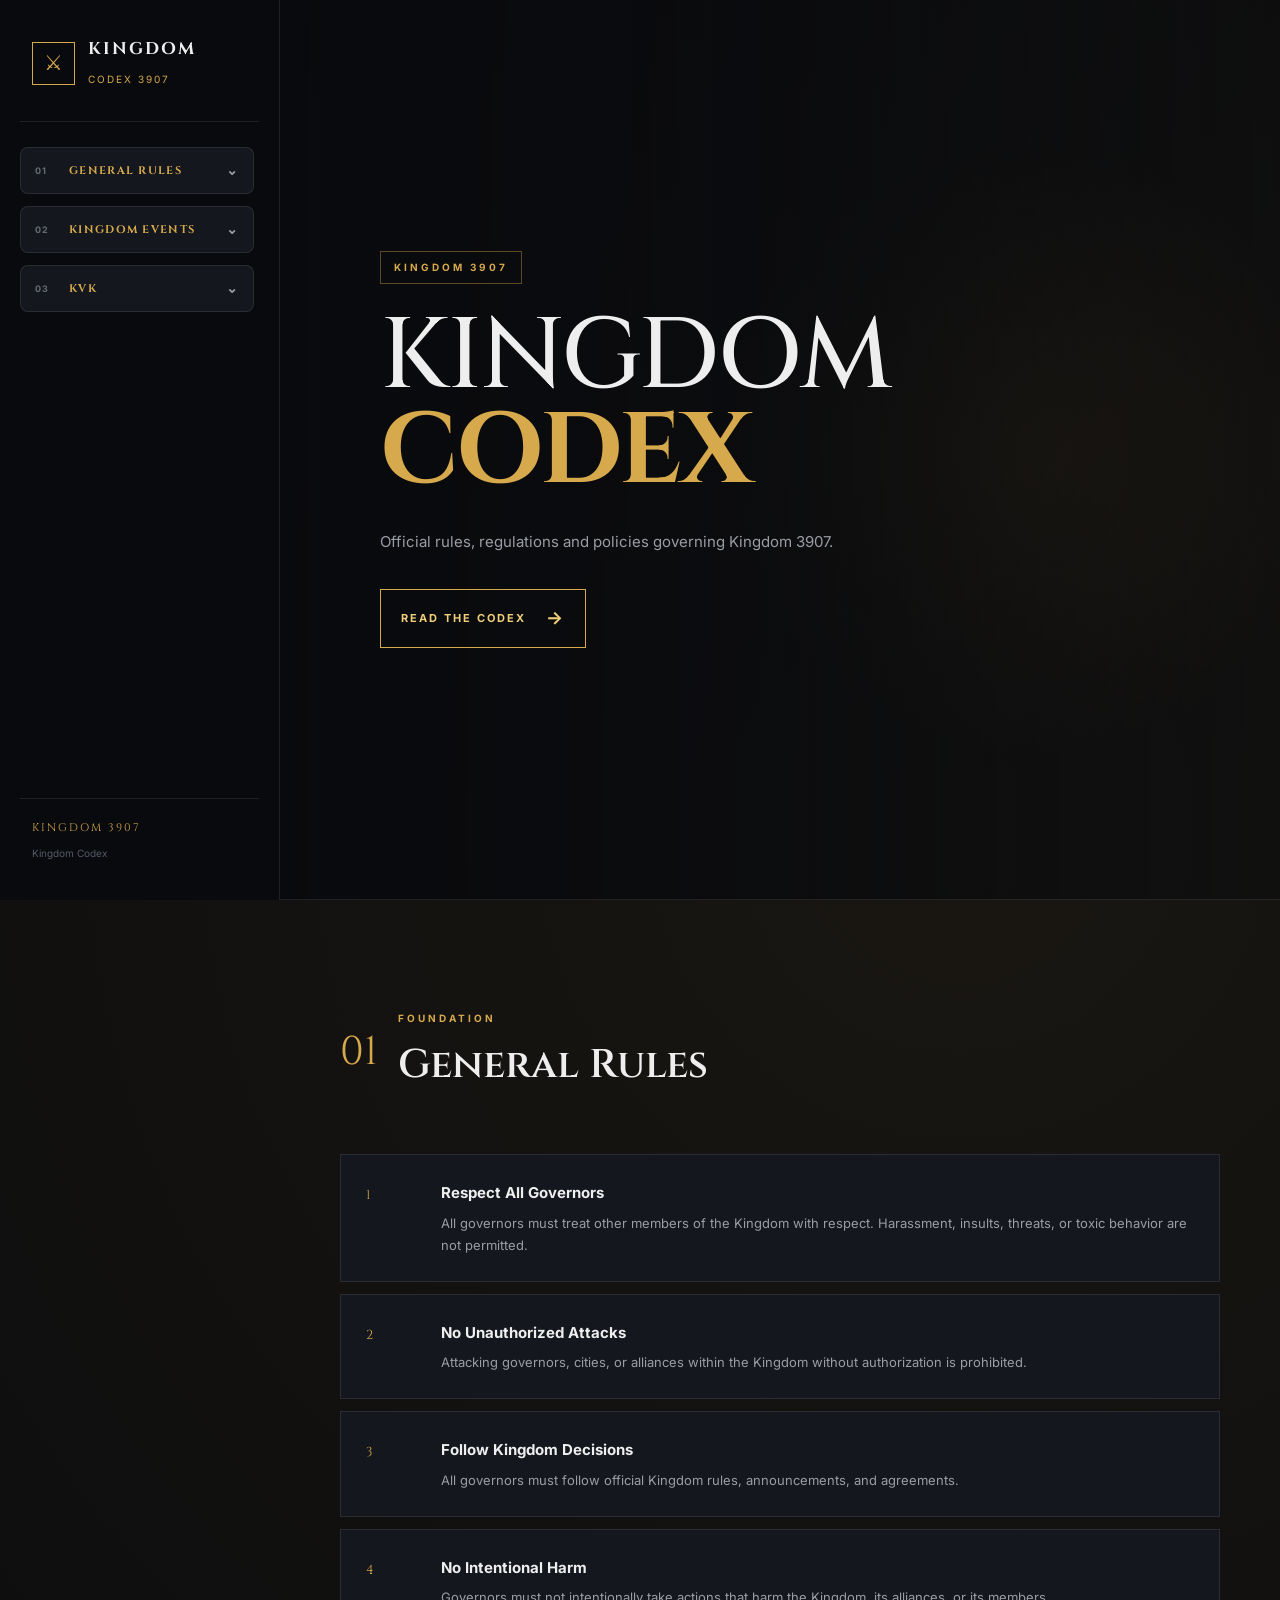
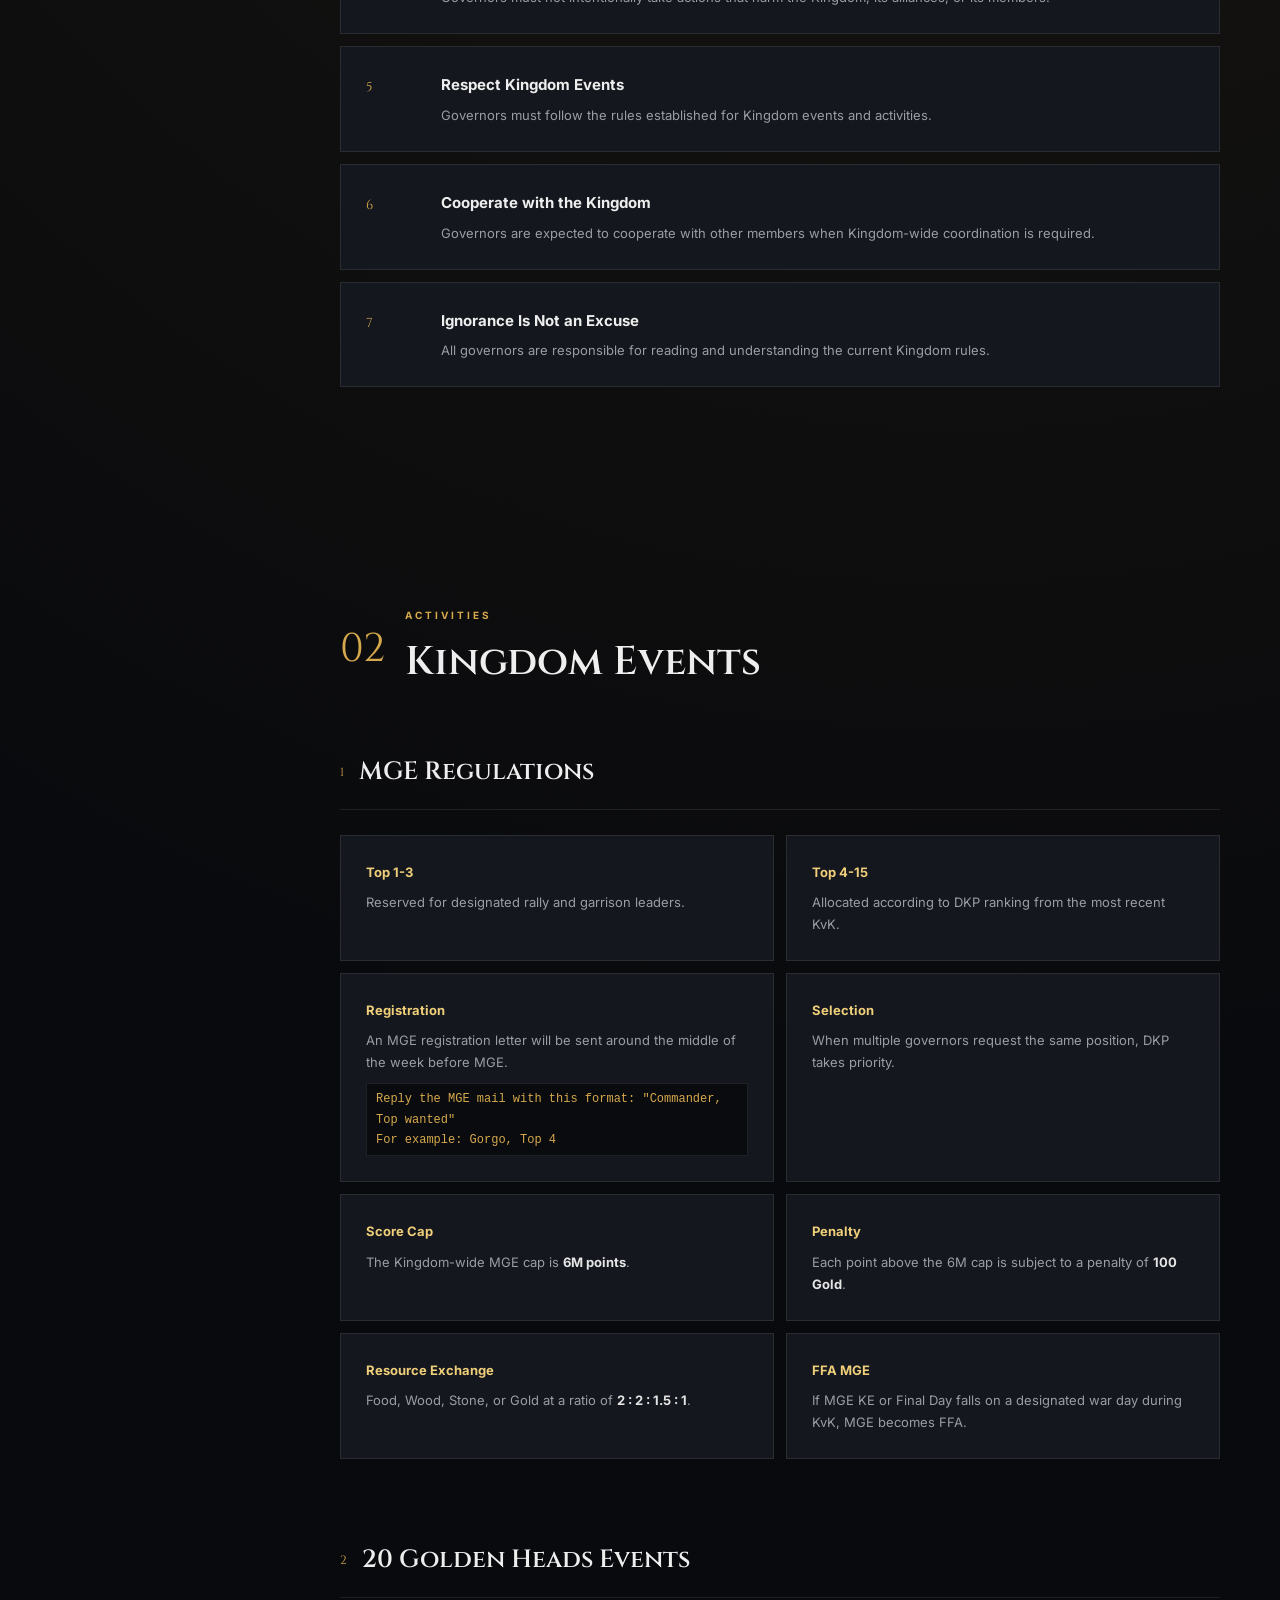
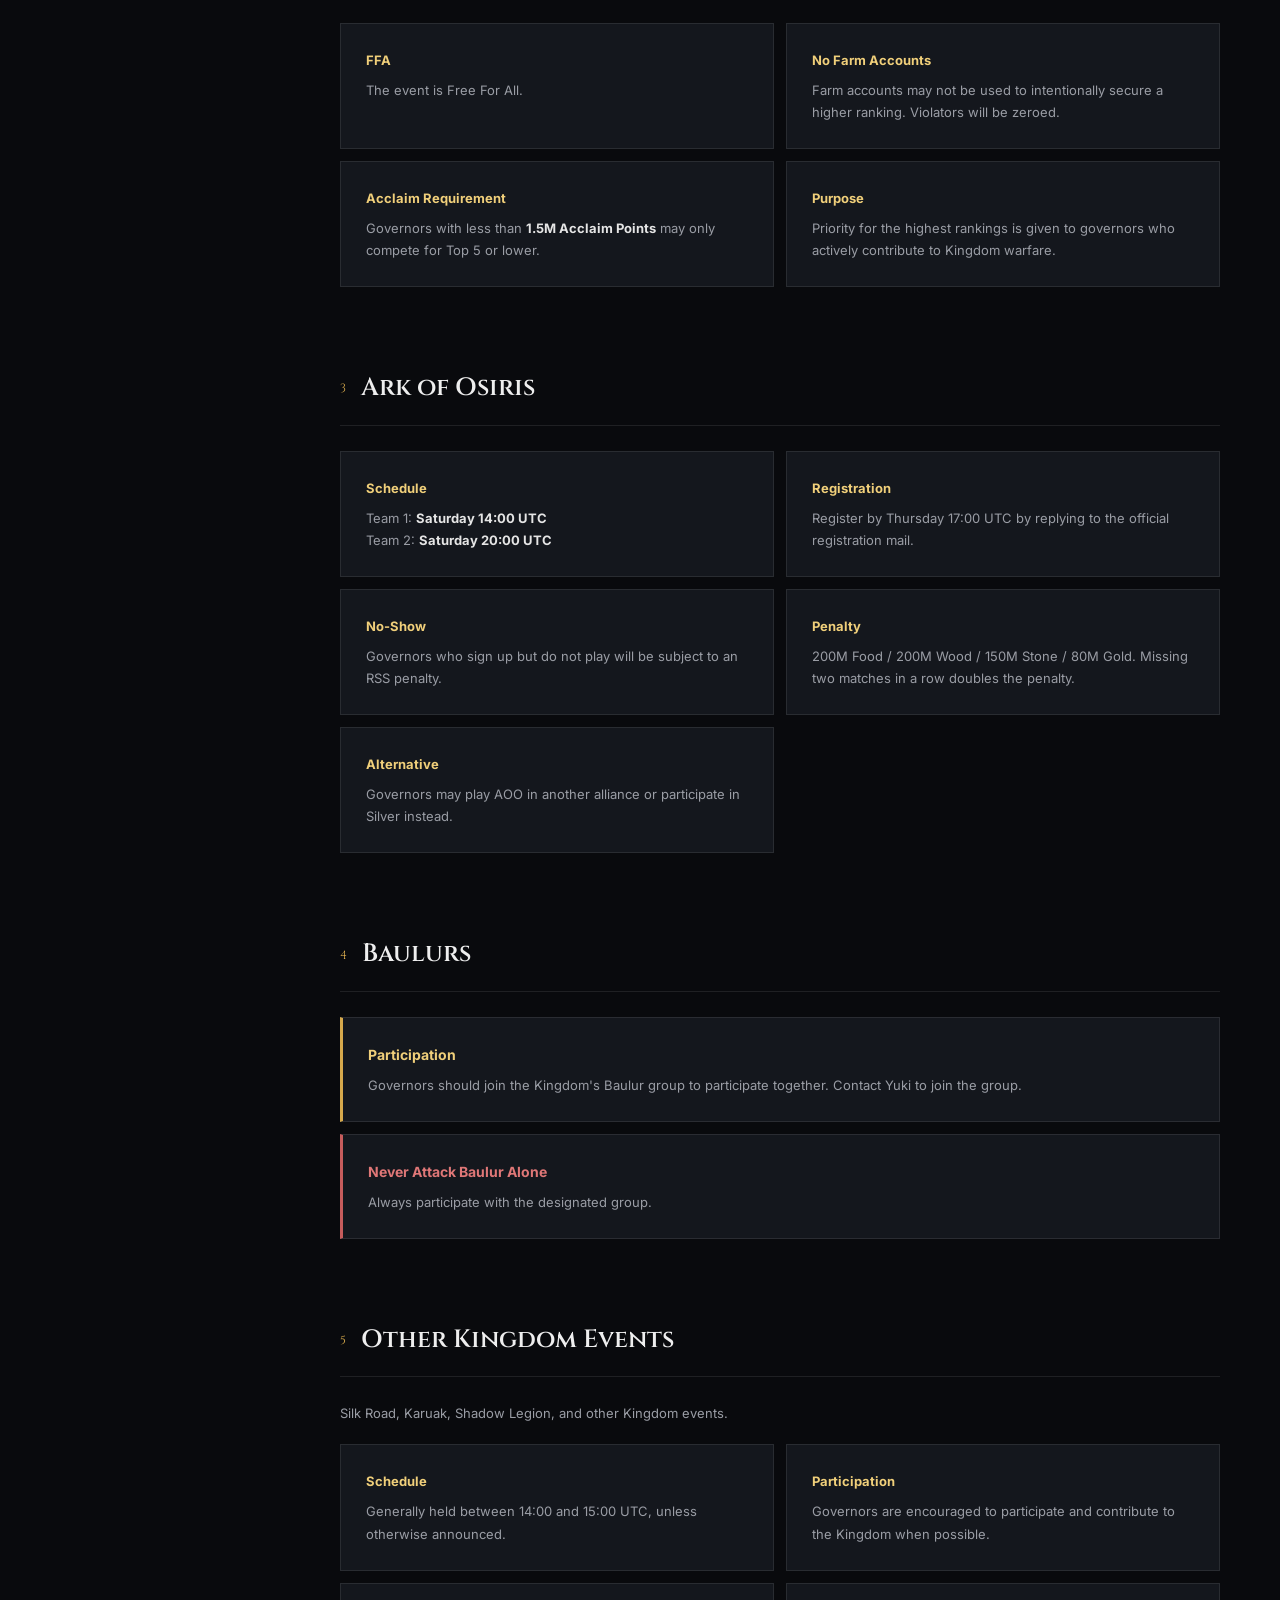
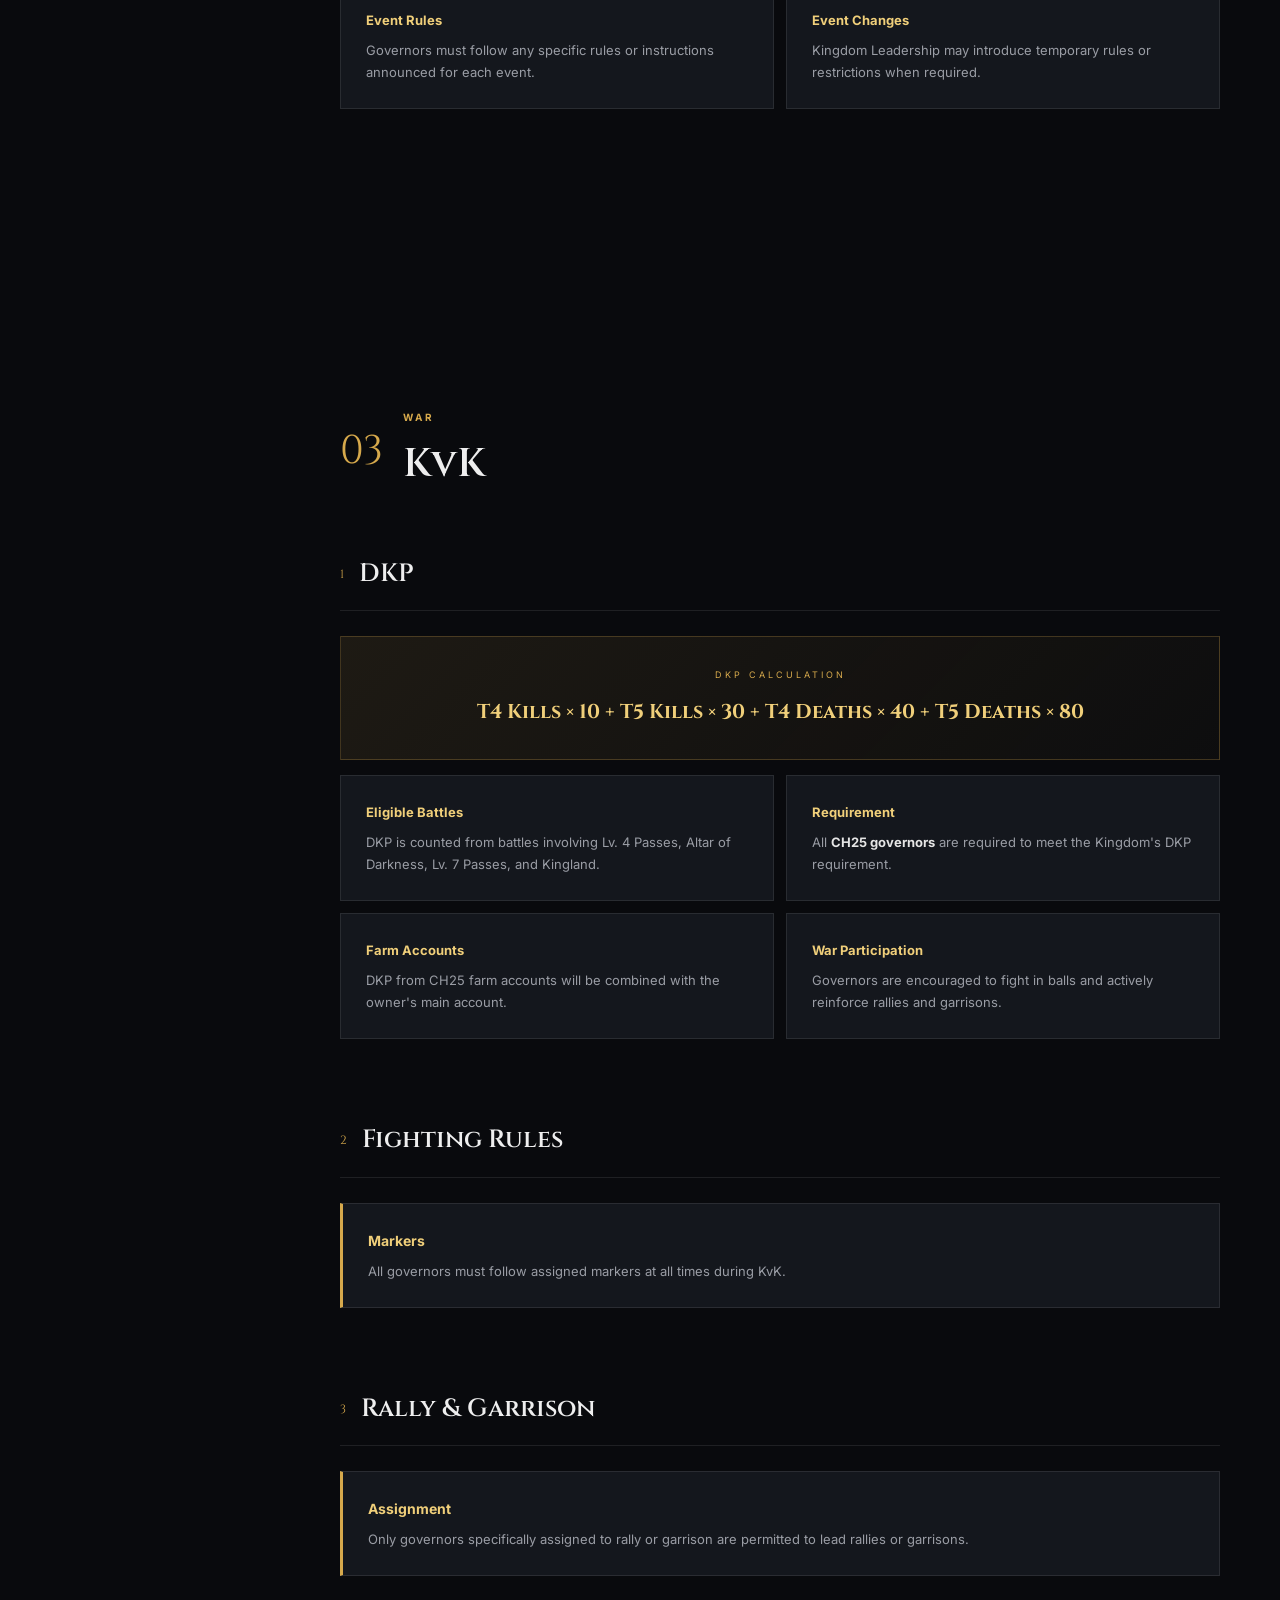
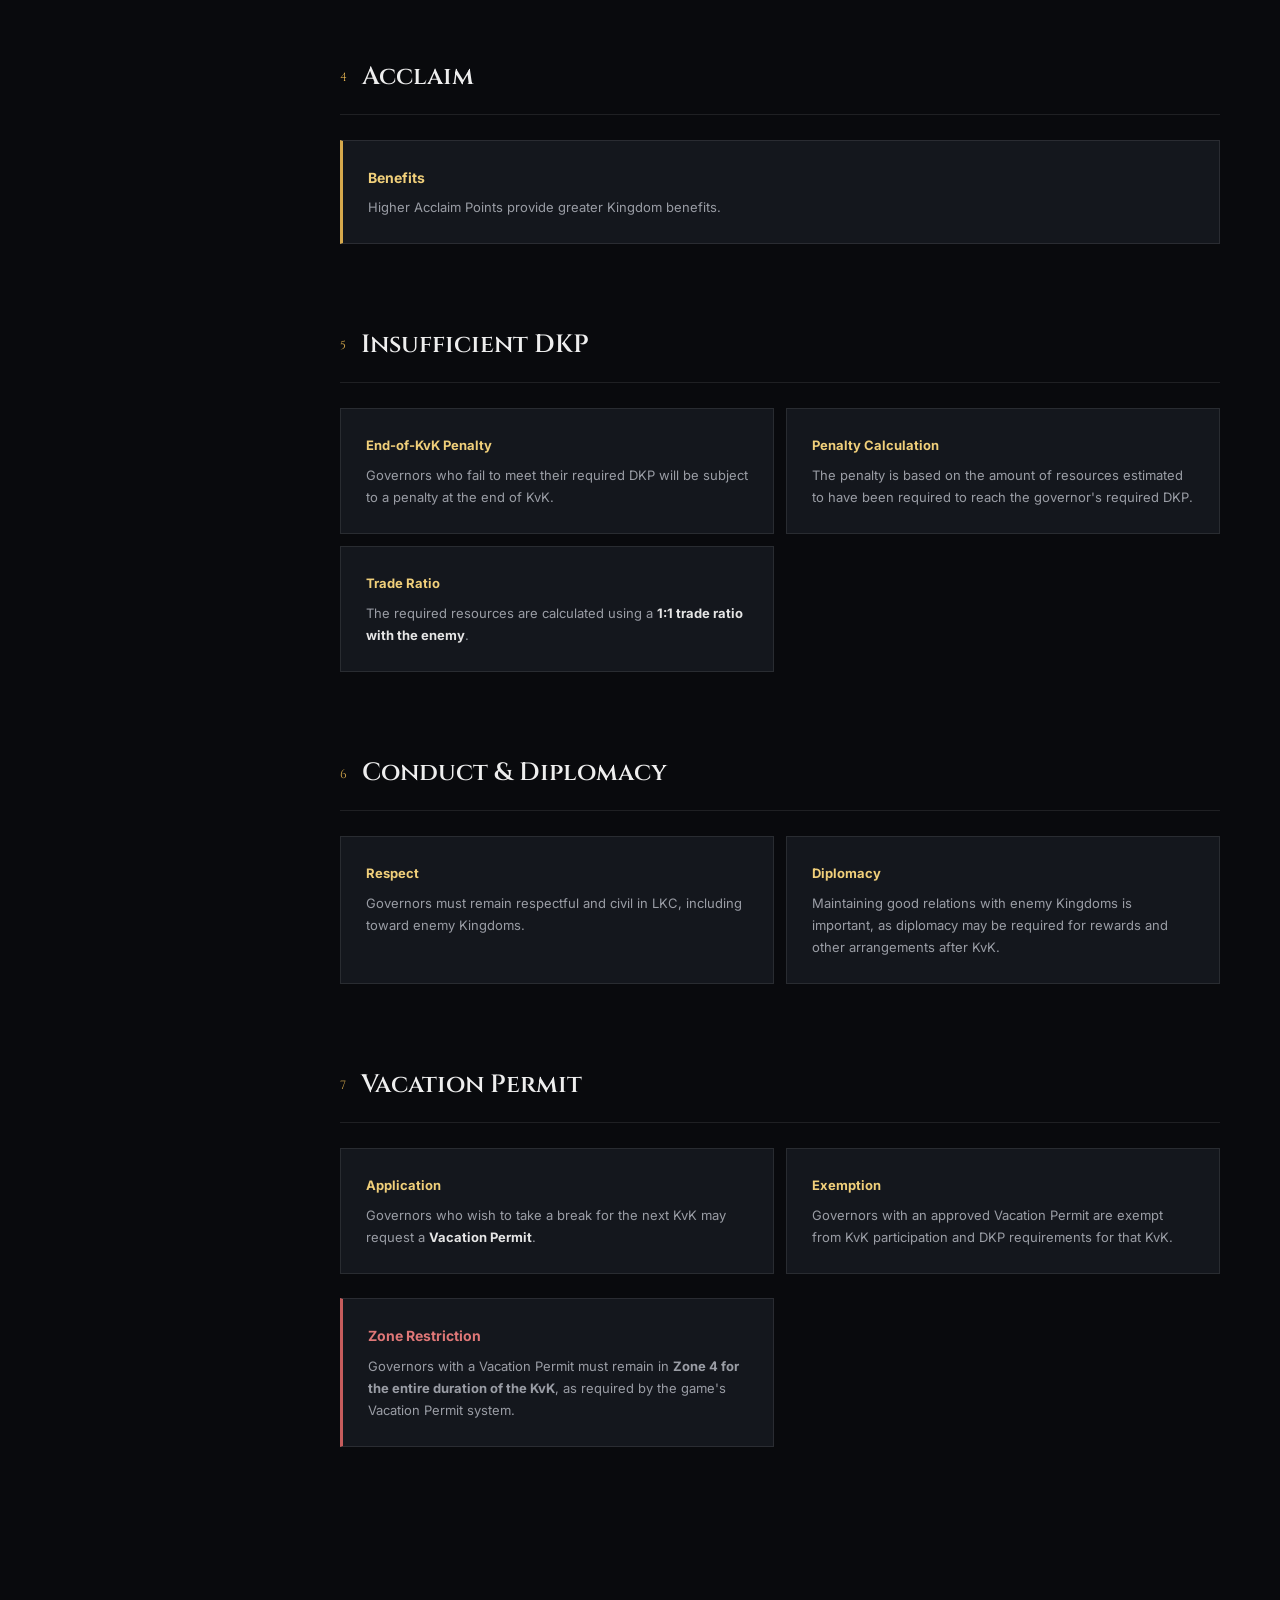
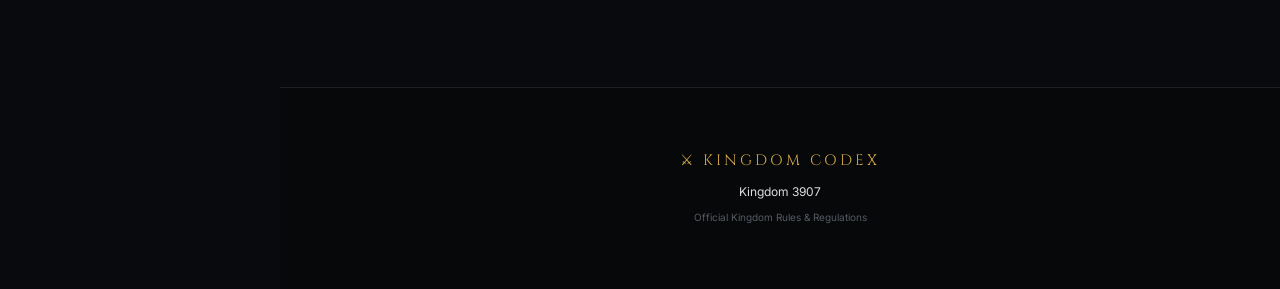
==== 3907/index.html @ 6d575124 "Add sidebar dropdown navigation" ====
<!DOCTYPE html>
<html lang="en">
<head>
    <meta charset="UTF-8">
    <meta name="viewport" content="width=device-width, initial-scale=1.0">

    <title>Kingdom Codex - 3907</title>

    <link rel="stylesheet" href="style.css">
</head>

<body>

    <!-- Mobile menu button -->
    <button class="menu-btn" id="menuBtn">☰</button>

    <!-- Sidebar -->
    <aside class="sidebar" id="sidebar">

        <div class="logo">
            <div class="logo-symbol">⚔</div>
            <div>
                <h1>KINGDOM</h1>
                <span>CODEX 3907</span>
            </div>
        </div>


<nav>

    <!-- GENERAL RULES -->
    <div class="nav-group">
        <button class="nav-title" onclick="toggleNavGroup(this)">
            <span>01</span>
            GENERAL RULES
            <b>⌄</b>
        </button>

        <div class="nav-items">
            <a href="#general" class="nav-link active">
                <span>1</span>
                General Rules
            </a>
        </div>
    </div>


    <!-- KINGDOM EVENTS -->
    <div class="nav-group">
        <button class="nav-title" onclick="toggleNavGroup(this)">
            <span>02</span>
            KINGDOM EVENTS
            <b>⌄</b>
        </button>

        <div class="nav-items">
            <a href="#mge" class="nav-link">
                <span>1</span>
                MGE Regulations
            </a>

            <a href="#golden-heads" class="nav-link">
                <span>2</span>
                20 Golden Heads
            </a>

            <a href="#aao" class="nav-link">
                <span>3</span>
                Ark of Osiris
            </a>

            <a href="#baulurs" class="nav-link">
                <span>4</span>
                Baulurs
            </a>

            <a href="#other-events" class="nav-link">
                <span>5</span>
                Other Kingdom Events
            </a>
        </div>
    </div>


    <!-- KVK -->
    <div class="nav-group">
        <button class="nav-title" onclick="toggleNavGroup(this)">
            <span>03</span>
            KVK
            <b>⌄</b>
        </button>

        <div class="nav-items">
            <a href="#dkp" class="nav-link">
                <span>1</span>
                DKP
            </a>

            <a href="#fighting" class="nav-link">
                <span>2</span>
                Fighting Rules
            </a>

            <a href="#rally" class="nav-link">
                <span>3</span>
                Rally & Garrison
            </a>

            <a href="#acclaim" class="nav-link">
                <span>4</span>
                Acclaim
            </a>

            <a href="#insufficient-dkp" class="nav-link">
                <span>5</span>
                Insufficient DKP
            </a>

            <a href="#conduct" class="nav-link">
                <span>6</span>
                Conduct & Diplomacy
            </a>

            <a href="#vacation" class="nav-link">
                <span>7</span>
                Vacation Permit
            </a>
        </div>
    </div>

</nav>

        <div class="sidebar-footer">
            <span>KINGDOM 3907</span>
            <small>Kingdom Codex</small>
        </div>

    </aside>


    <!-- Main content -->
    <main class="main">

        <!-- Hero -->
        <section class="hero">

            <div class="hero-content">

                <div class="badge">
                    KINGDOM 3907
                </div>

                <h2>
                    KINGDOM<br>
                    <strong>CODEX</strong>
                </h2>

                <p>
                    Official rules, regulations and policies
                    governing Kingdom 3907.
                </p>

                <a href="#general" class="start-btn">
                    READ THE CODEX
                    <span>→</span>
                </a>

            </div>

        </section>


        <!-- General Rules -->
        <section class="content-section" id="general">

            <div class="section-title">
                <span>01</span>
                <div>
                    <p>FOUNDATION</p>
                    <h2>General Rules</h2>
                </div>
            </div>

            <div class="rules">

                <article class="rule">
                    <div class="rule-number">1</div>
                    <div>
                        <h3>Respect All Governors</h3>
                        <p>
                            All governors must treat other members of the Kingdom
                            with respect. Harassment, insults, threats, or toxic
                            behavior are not permitted.
                        </p>
                    </div>
                </article>

                <article class="rule">
                    <div class="rule-number">2</div>
                    <div>
                        <h3>No Unauthorized Attacks</h3>
                        <p>
                            Attacking governors, cities, or alliances within the
                            Kingdom without authorization is prohibited.
                        </p>
                    </div>
                </article>

                <article class="rule">
                    <div class="rule-number">3</div>
                    <div>
                        <h3>Follow Kingdom Decisions</h3>
                        <p>
                            All governors must follow official Kingdom rules,
                            announcements, and agreements.
                        </p>
                    </div>
                </article>

                <article class="rule">
                    <div class="rule-number">4</div>
                    <div>
                        <h3>No Intentional Harm</h3>
                        <p>
                            Governors must not intentionally take actions that
                            harm the Kingdom, its alliances, or its members.
                        </p>
                    </div>
                </article>

                <article class="rule">
                    <div class="rule-number">5</div>
                    <div>
                        <h3>Respect Kingdom Events</h3>
                        <p>
                            Governors must follow the rules established for
                            Kingdom events and activities.
                        </p>
                    </div>
                </article>

                <article class="rule">
                    <div class="rule-number">6</div>
                    <div>
                        <h3>Cooperate with the Kingdom</h3>
                        <p>
                            Governors are expected to cooperate with other members
                            when Kingdom-wide coordination is required.
                        </p>
                    </div>
                </article>

                <article class="rule">
                    <div class="rule-number">7</div>
                    <div>
                        <h3>Ignorance Is Not an Excuse</h3>
                        <p>
                            All governors are responsible for reading and
                            understanding the current Kingdom rules.
                        </p>
                    </div>
                </article>

            </div>

        </section>


        <!-- Kingdom Events -->
        <section class="content-section" id="events">

            <div class="section-title">
                <span>02</span>
                <div>
                    <p>ACTIVITIES</p>
                    <h2>Kingdom Events</h2>
                </div>
            </div>


            <!-- MGE -->
            <div class="event-block" id="mge">

                <div class="event-header">
                    <span>1</span>
                    <h3>MGE Regulations</h3>
                </div>

                <div class="rule-grid">

                    <div class="info-card">
                        <strong>Top 1-3</strong>
                        <p>
                            Reserved for designated rally and garrison leaders.
                        </p>
                    </div>

                    <div class="info-card">
                        <strong>Top 4-15</strong>
                        <p>
                            Allocated according to DKP ranking from the most
                            recent KvK.
                        </p>
                    </div>

                    <div class="info-card">
                        <strong>Registration</strong>
                        <p>
                            An MGE registration letter will be sent around the
                            middle of the week before MGE.
                        </p>
                        <code>Reply the MGE mail with this format: "Commander, Top wanted"<br>For example: Gorgo, Top 4</code>
                    </div>

                    <div class="info-card">
                        <strong>Selection</strong>
                        <p>
                            When multiple governors request the same position,
                            DKP takes priority.
                        </p>
                    </div>

                    <div class="info-card">
                        <strong>Score Cap</strong>
                        <p>
                            The Kingdom-wide MGE cap is
                            <b>6M points</b>.
                        </p>
                    </div>

                    <div class="info-card">
                        <strong>Penalty</strong>
                        <p>
                            Each point above the 6M cap is subject to a penalty
                            of <b>100 Gold</b>.
                        </p>
                    </div>

                    <div class="info-card">
                        <strong>Resource Exchange</strong>
                        <p>
                            Food, Wood, Stone, or Gold at a ratio of
                            <b>2 : 2 : 1.5 : 1</b>.
                        </p>
                    </div>

                    <div class="info-card">
                        <strong>FFA MGE</strong>
                        <p>
                            If MGE KE or Final Day falls on a designated war day
                            during KvK, MGE becomes FFA.
                        </p>
                    </div>

                </div>

            </div>


            <!-- Golden Heads -->
            <div class="event-block" id="golden-heads">

                <div class="event-header">
                    <span>2</span>
                    <h3>20 Golden Heads Events</h3>
                </div>

                <div class="rule-grid">

                    <div class="info-card">
                        <strong>FFA</strong>
                        <p>
                            The event is Free For All.
                        </p>
                    </div>

                    <div class="info-card">
                        <strong>No Farm Accounts</strong>
                        <p>
                            Farm accounts may not be used to intentionally
                            secure a higher ranking. Violators will be zeroed.
                        </p>
                    </div>

                    <div class="info-card">
                        <strong>Acclaim Requirement</strong>
                        <p>
                            Governors with less than <b>1.5M Acclaim Points</b>
                            may only compete for Top 5 or lower.
                        </p>
                    </div>

                    <div class="info-card">
                        <strong>Purpose</strong>
                        <p>
                            Priority for the highest rankings is given to
                            governors who actively contribute to Kingdom warfare.
                        </p>
                    </div>

                </div>

            </div>


            <!-- AOO -->
            <div class="event-block" id="aoo">

                <div class="event-header">
                    <span>3</span>
                    <h3>Ark of Osiris</h3>
                </div>

                <div class="rule-grid">

                    <div class="info-card">
                        <strong>Schedule</strong>
                        <p>
                            Team 1: <b>Saturday 14:00 UTC</b><br>
                            Team 2: <b>Saturday 20:00 UTC</b>
                        </p>
                    </div>

                    <div class="info-card">
                        <strong>Registration</strong>
                        <p>
                            Register by Thursday 17:00 UTC by replying to the
                            official registration mail.
                        </p>
                    </div>

                    <div class="info-card">
                        <strong>No-Show</strong>
                        <p>
                            Governors who sign up but do not play will be
                            subject to an RSS penalty.
                        </p>
                    </div>

                    <div class="info-card">
                        <strong>Penalty</strong>
                        <p>
                            200M Food / 200M Wood / 150M Stone / 80M Gold.
                            Missing two matches in a row doubles the penalty.
                        </p>
                    </div>

                    <div class="info-card">
                        <strong>Alternative</strong>
                        <p>
                            Governors may play AOO in another alliance or
                            participate in Silver instead.
                        </p>
                    </div>

                </div>

            </div>


            <!-- Baulurs -->
            <div class="event-block" id="baulurs">

                <div class="event-header">
                    <span>4</span>
                    <h3>Baulurs</h3>
                </div>

                <div class="highlight-rule">
                    <strong>Participation</strong>
                    <p>
                        Governors should join the Kingdom's Baulur group to
                        participate together. Contact Yuki to join the group.
                    </p>
                </div>

                <div class="warning-rule">
                    <strong>Never Attack Baulur Alone</strong>
                    <p>
                        Always participate with the designated group.
                    </p>
                </div>

            </div>


            <!-- Other Events -->
            <div class="event-block" id="other-events">

                <div class="event-header">
                    <span>5</span>
                    <h3>Other Kingdom Events</h3>
                </div>

                <p class="event-description">
                    Silk Road, Karuak, Shadow Legion, and other Kingdom events.
                </p>

                <div class="rule-grid">

                    <div class="info-card">
                        <strong>Schedule</strong>
                        <p>
                            Generally held between 14:00 and 15:00 UTC,
                            unless otherwise announced.
                        </p>
                    </div>

                    <div class="info-card">
                        <strong>Participation</strong>
                        <p>
                            Governors are encouraged to participate and
                            contribute to the Kingdom when possible.
                        </p>
                    </div>

                    <div class="info-card">
                        <strong>Event Rules</strong>
                        <p>
                            Governors must follow any specific rules or
                            instructions announced for each event.
                        </p>
                    </div>

                    <div class="info-card">
                        <strong>Event Changes</strong>
                        <p>
                            Kingdom Leadership may introduce temporary rules
                            or restrictions when required.
                        </p>
                    </div>

                </div>

            </div>

        </section>


        <!-- KVK -->
        <section class="content-section" id="kvk">

            <div class="section-title">
                <span>03</span>
                <div>
                    <p>WAR</p>
                    <h2>KvK</h2>
                </div>
            </div>


            <!-- DKP -->
            <div class="event-block" id="dkp">

                <div class="event-header">
                    <span>1</span>
                    <h3>DKP</h3>
                </div>

                <div class="formula">
                    <span>DKP CALCULATION</span>

                    <strong>
                        T4 Kills × 10 +
                        T5 Kills × 30 +
                        T4 Deaths × 40 +
                        T5 Deaths × 80
                    </strong>
                </div>

                <div class="rule-grid">

                    <div class="info-card">
                        <strong>Eligible Battles</strong>
                        <p>
                            DKP is counted from battles involving Lv. 4 Passes,
                            Altar of Darkness, Lv. 7 Passes, and Kingland.
                        </p>
                    </div>

                    <div class="info-card">
                        <strong>Requirement</strong>
                        <p>
                            All <b>CH25 governors</b> are required to meet
                            the Kingdom's DKP requirement.
                        </p>
                    </div>

                    <div class="info-card">
                        <strong>Farm Accounts</strong>
                        <p>
                            DKP from CH25 farm accounts will be combined with
                            the owner's main account.
                        </p>
                    </div>

                    <div class="info-card">
                        <strong>War Participation</strong>
                        <p>
                            Governors are encouraged to fight in balls and
                            actively reinforce rallies and garrisons.
                        </p>
                    </div>

                </div>

            </div>


            <!-- Fighting -->
            <div class="event-block" id="fighting">

                <div class="event-header">
                    <span>2</span>
                    <h3>Fighting Rules</h3>
                </div>

                <div class="highlight-rule">
                    <strong>Markers</strong>
                    <p>
                        All governors must follow assigned markers at all
                        times during KvK.
                    </p>
                </div>

            </div>


            <!-- Rally -->
            <div class="event-block" id="rally">

                <div class="event-header">
                    <span>3</span>
                    <h3>Rally & Garrison</h3>
                </div>

                <div class="highlight-rule">
                    <strong>Assignment</strong>
                    <p>
                        Only governors specifically assigned to rally or
                        garrison are permitted to lead rallies or garrisons.
                    </p>
                </div>

            </div>


            <!-- Acclaim -->
            <div class="event-block" id="acclaim">

                <div class="event-header">
                    <span>4</span>
                    <h3>Acclaim</h3>
                </div>

                <div class="highlight-rule">
                    <strong>Benefits</strong>
                    <p>
                        Higher Acclaim Points provide greater Kingdom benefits.
                    </p>
                </div>

            </div>


            <!-- Insufficient DKP -->
            <div class="event-block" id="insufficient-dkp">

                <div class="event-header">
                    <span>5</span>
                    <h3>Insufficient DKP</h3>
                </div>

                <div class="rule-grid">

                    <div class="info-card">
                        <strong>End-of-KvK Penalty</strong>
                        <p>
                            Governors who fail to meet their required DKP will
                            be subject to a penalty at the end of KvK.
                        </p>
                    </div>

                    <div class="info-card">
                        <strong>Penalty Calculation</strong>
                        <p>
                            The penalty is based on the amount of resources
                            estimated to have been required to reach the
                            governor's required DKP.
                        </p>
                    </div>

                    <div class="info-card">
                        <strong>Trade Ratio</strong>
                        <p>
                            The required resources are calculated using a
                            <b>1:1 trade ratio with the enemy</b>.
                        </p>
                    </div>

                </div>

            </div>


            <!-- Conduct -->
            <div class="event-block" id="conduct">

                <div class="event-header">
                    <span>6</span>
                    <h3>Conduct & Diplomacy</h3>
                </div>

                <div class="rule-grid">

                    <div class="info-card">
                        <strong>Respect</strong>
                        <p>
                            Governors must remain respectful and civil in LKC,
                            including toward enemy Kingdoms.
                        </p>
                    </div>

                    <div class="info-card">
                        <strong>Diplomacy</strong>
                        <p>
                            Maintaining good relations with enemy Kingdoms
                            is important, as diplomacy may be required for
                            rewards and other arrangements after KvK.
                        </p>
                    </div>

                </div>

            </div>


            <!-- Vacation -->
            <div class="event-block" id="vacation">

                <div class="event-header">
                    <span>7</span>
                    <h3>Vacation Permit</h3>
                </div>

                <div class="rule-grid">

                    <div class="info-card">
                        <strong>Application</strong>
                        <p>
                            Governors who wish to take a break for the next
                            KvK may request a <b>Vacation Permit</b>.
                        </p>
                    </div>

                    <div class="info-card">
                        <strong>Exemption</strong>
                        <p>
                            Governors with an approved Vacation Permit are
                            exempt from KvK participation and DKP requirements
                            for that KvK.
                        </p>
                    </div>

                    <div class="warning-rule">
                        <strong>Zone Restriction</strong>
                        <p>
                            Governors with a Vacation Permit must remain in
                            <b>Zone 4 for the entire duration of the KvK</b>,
                            as required by the game's Vacation Permit system.
                        </p>
                    </div>

                </div>

            </div>

        </section>


        <!-- Footer -->
        <footer>

            <div class="footer-logo">
                ⚔ KINGDOM CODEX
            </div>

            <p>
                Kingdom 3907
            </p>

            <small>
                Official Kingdom Rules & Regulations
            </small>

        </footer>

    </main>

    <script src="script.js"></script>

</body>
</html>
---- 3907/style.css ----
@import url('https://fonts.googleapis.com/css2?family=Cinzel:wght@500;600;700;800&family=Inter:wght@400;500;600;700&display=swap');

:root {
    --bg: #090a0d;
    --bg-light: #101217;
    --panel: #14171d;
    --panel-light: #1a1e26;
    --border: rgba(255, 255, 255, 0.09);
    --text: #eeeeee;
    --muted: #9a9da5;
    --gold: #d6a94c;
    --gold-light: #f0cf7a;
    --danger: #c65c5c;
    --sidebar-width: 280px;
}

* {
    box-sizing: border-box;
    margin: 0;
    padding: 0;
}

html {
    scroll-behavior: smooth;
    scroll-padding-top: 30px;
}

body {
    background:
        radial-gradient(circle at 75% 10%, rgba(214, 169, 76, 0.08), transparent 25%),
        var(--bg);

    color: var(--text);
    font-family: "Inter", sans-serif;
    line-height: 1.7;
}

a {
    color: inherit;
    text-decoration: none;
}


/* =========================
   SIDEBAR
========================= */

.sidebar {
    position: fixed;
    left: 0;
    top: 0;

    width: var(--sidebar-width);
    height: 100vh;

    background: rgba(10, 11, 15, 0.96);
    border-right: 1px solid var(--border);

    padding: 35px 20px;

    display: flex;
    flex-direction: column;

    z-index: 100;
}

.logo {
    display: flex;
    align-items: center;
    gap: 13px;

    padding: 0 12px 30px;

    border-bottom: 1px solid var(--border);
}

.logo-symbol {
    width: 43px;
    height: 43px;

    display: flex;
    align-items: center;
    justify-content: center;

    border: 1px solid var(--gold);
    color: var(--gold);

    font-size: 21px;
}

.logo h1 {
    font-family: "Cinzel", serif;
    font-size: 17px;
    letter-spacing: 2px;
}

.logo span {
    color: var(--gold);
    font-size: 10px;
    letter-spacing: 2px;
}

nav {
    margin-top: 25px;
    overflow-y: auto;
    padding-right: 5px;
}
.nav-group {
    margin-bottom: 25px;
}

.nav-title {
    display: flex;
    align-items: center;
    gap: 10px;

    padding: 8px 12px;
    margin-bottom: 5px;

    color: var(--gold);

    font-family: "Cinzel", serif;
    font-size: 15px;
    font-weight: 700;

    letter-spacing: 1.5px;
}

.nav-title span {
    width: 30px;
    font-family: "Cinzel", sans-serif;
    font-size: 20px;
}
.nav-link {
    display: flex;
    align-items: center;
    gap: 14px;

    padding: 10px 12px;

    margin-bottom: 3px;

    color: var(--muted);

    font-size: 12px;
    font-weight: 500;

    transition: 0.25s;
}

.nav-link span {
    width: 23px;
    color: #555a64;
    font-size: 10px;
}

.nav-link:hover {
    background: rgba(214, 169, 76, 0.07);
    color: var(--text);
}

.nav-link.active {
    background: rgba(214, 169, 76, 0.12);
    color: var(--gold-light);
}

.nav-link.active span {
    color: var(--gold);
}

.sidebar-footer {
    margin-top: auto;
    padding: 20px 12px 0;

    border-top: 1px solid var(--border);
}

.sidebar-footer span {
    display: block;

    font-family: "Cinzel", serif;
    font-size: 11px;

    letter-spacing: 2px;
    color: var(--gold);
}

.sidebar-footer small {
    color: #555a64;
    font-size: 10px;
}


/* =========================
   MAIN
========================= */

.main {
    margin-left: var(--sidebar-width);
}


/* =========================
   HERO
========================= */

.hero {
    min-height: 100vh;

    display: flex;
    align-items: center;

    padding: 80px 10%;

    background:
        linear-gradient(
            90deg,
            rgba(9, 10, 13, 0.98) 0%,
            rgba(9, 10, 13, 0.82) 50%,
            rgba(9, 10, 13, 0.45) 100%
        ),
        radial-gradient(
            circle at 75% 50%,
            rgba(214, 169, 76, 0.12),
            transparent 35%
        );

    border-bottom: 1px solid var(--border);
}

.hero-content {
    max-width: 720px;
}

.badge {
    display: inline-block;

    border: 1px solid rgba(214, 169, 76, 0.4);

    padding: 7px 13px;

    color: var(--gold);

    font-size: 10px;
    font-weight: 700;
    letter-spacing: 3px;

    margin-bottom: 25px;
}

.hero h2 {
    font-family: "Cinzel", serif;

    font-size: clamp(50px, 8vw, 100px);

    line-height: 0.95;

    letter-spacing: -2px;

    font-weight: 500;
}

.hero h2 strong {
    color: var(--gold);
    font-weight: 700;
}

.hero p {
    margin-top: 30px;

    max-width: 500px;

    color: var(--muted);

    font-size: 15px;
}

.start-btn {
    display: inline-flex;
    align-items: center;
    gap: 20px;

    margin-top: 35px;

    padding: 13px 20px;

    border: 1px solid var(--gold);

    color: var(--gold-light);

    font-size: 11px;
    font-weight: 700;
    letter-spacing: 2px;

    transition: 0.25s;
}

.start-btn:hover {
    background: var(--gold);
    color: #111;
}

.start-btn span {
    font-size: 18px;
}


/* =========================
   CONTENT
========================= */

.content-section {
    max-width: 1100px;

    margin: auto;

    padding: 110px 60px;
}

.section-title {
    display: flex;
    align-items: flex-start;
    gap: 20px;

    margin-bottom: 55px;
}

.section-title > span {
    color: var(--gold);

    font-family: "Cinzel", serif;

    font-size: 40px;

    padding-top: 8px;
}

.section-title p {
    color: var(--gold);

    font-size: 10px;
    font-weight: 700;

    letter-spacing: 3px;
}

.section-title h2 {
    margin-top: 4px;

    font-family: "Cinzel", serif;

    font-size: 40px;
    font-weight: 600;
}


/* =========================
   RULES
========================= */

.rules {
    display: flex;
    flex-direction: column;

    gap: 12px;
}

.rule {
    display: grid;
    grid-template-columns: 55px 1fr;

    gap: 20px;

    padding: 25px;

    background: var(--panel);

    border: 1px solid var(--border);

    transition: 0.25s;
}

.rule:hover {
    border-color: rgba(214, 169, 76, 0.35);

    transform: translateX(5px);
}

.rule-number {
    color: var(--gold);

    font-family: "Cinzel", serif;

    font-size: 13px;

    padding-top: 4px;
}

.rule h3 {
    font-size: 15px;

    margin-bottom: 6px;
}

.rule p {
    color: var(--muted);

    font-size: 13px;
}


/* =========================
   EVENTS
========================= */

.event-block {
    margin-bottom: 80px;
    scroll-margin-top: 30px;
}

.event-header {
    display: flex;
    align-items: center;
    gap: 15px;

    margin-bottom: 25px;

    padding-bottom: 15px;

    border-bottom: 1px solid var(--border);
}

.event-header span {
    color: var(--gold);

    font-family: "Cinzel", serif;

    font-size: 12px;
}

.event-header h3 {
    font-family: "Cinzel", serif;

    font-size: 25px;

    font-weight: 600;
}

.rule-grid {
    display: grid;

    grid-template-columns: repeat(2, 1fr);

    gap: 12px;
}

.info-card {
    background: var(--panel);

    border: 1px solid var(--border);

    padding: 25px;

    transition: 0.25s;
}

.info-card:hover {
    border-color: rgba(214, 169, 76, 0.3);
}

.info-card strong {
    display: block;

    color: var(--gold-light);

    font-size: 13px;

    margin-bottom: 8px;
}

.info-card p {
    color: var(--muted);

    font-size: 13px;
}

.info-card b {
    color: #e5e5e5;
}

code {
    display: inline-block;

    margin-top: 10px;

    padding: 5px 9px;

    background: #0a0b0e;

    border: 1px solid var(--border);

    color: var(--gold);

    font-size: 12px;
}


/* =========================
   SPECIAL RULES
========================= */

.highlight-rule,
.warning-rule {
    padding: 25px;

    background: var(--panel);

    border: 1px solid var(--border);
}

.highlight-rule {
    border-left: 3px solid var(--gold);
}

.warning-rule {
    border-left: 3px solid var(--danger);
    margin-top: 12px;
}

.highlight-rule strong,
.warning-rule strong {
    display: block;

    margin-bottom: 7px;

    font-size: 14px;
}

.highlight-rule strong {
    color: var(--gold-light);
}

.warning-rule strong {
    color: #df7777;
}

.highlight-rule p,
.warning-rule p {
    color: var(--muted);

    font-size: 13px;
}

.event-description {
    color: var(--muted);

    font-size: 13px;

    margin-bottom: 20px;
}


/* =========================
   FORMULA
========================= */

.formula {
    padding: 30px;

    margin-bottom: 15px;

    background:
        linear-gradient(
            135deg,
            rgba(214, 169, 76, 0.10),
            rgba(214, 169, 76, 0.02)
        );

    border: 1px solid rgba(214, 169, 76, 0.25);

    text-align: center;
}

.formula span {
    display: block;

    color: var(--gold);

    font-size: 9px;

    letter-spacing: 3px;

    margin-bottom: 12px;
}

.formula strong {
    color: var(--gold-light);

    font-family: "Cinzel", serif;

    font-size: clamp(14px, 2vw, 20px);

    line-height: 1.7;
}


/* =========================
   FOOTER
========================= */

footer {
    margin-top: 50px;

    padding: 60px;

    text-align: center;

    border-top: 1px solid var(--border);

    background: #07080a;
}

.footer-logo {
    font-family: "Cinzel", serif;

    color: var(--gold);

    font-size: 15px;

    letter-spacing: 3px;
}

footer p {
    margin-top: 8px;

    color: #ddd;

    font-size: 12px;
}

footer small {
    color: #555a64;

    font-size: 10px;
}


/* =========================
   MOBILE MENU
========================= */

.menu-btn {
    display: none;

    position: fixed;

    top: 15px;
    left: 15px;

    z-index: 200;

    width: 43px;
    height: 43px;

    background: #111318;

    border: 1px solid var(--gold);

    color: var(--gold);

    font-size: 20px;
}


/* =========================
   MOBILE
========================= */

@media (max-width: 900px) {

    .sidebar {
        transform: translateX(-100%);

        transition: 0.3s;

        width: 280px;
    }

    .sidebar.open {
        transform: translateX(0);
    }

    .menu-btn {
        display: block;
    }

    .main {
        margin-left: 0;
    }

    .hero {
        padding: 100px 30px 70px;

        min-height: 90vh;
    }

    .hero h2 {
        font-size: 55px;
    }

    .content-section {
        padding: 80px 25px;
    }

    .section-title h2 {
        font-size: 31px;
    }

    .rule-grid {
        grid-template-columns: 1fr;
    }

    .rule {
        grid-template-columns: 40px 1fr;

        padding: 20px;
    }

    footer {
        padding: 50px 25px;
    }
}
/* ================================
   SIDEBAR DROPDOWN
================================ */

.nav-group {
    margin-bottom: 12px;
}

.nav-title {
    width: 100%;
    display: flex;
    align-items: center;
    gap: 12px;

    padding: 13px 14px;

    background: var(--panel);
    border: 1px solid var(--border);
    border-radius: 8px;

    color: var(--gold);
    font-family: "Cinzel", serif;
    font-size: 11px;
    font-weight: 700;
    letter-spacing: 1.3px;

    cursor: pointer;
    text-align: left;

    transition: 0.2s ease;
}

.nav-title:hover {
    background: var(--panel-light);
    border-color: rgba(214, 169, 76, 0.35);
}

.nav-title > span {
    width: 22px;

    color: #666b75;
    font-family: "Inter", sans-serif;
    font-size: 9px;
}

.nav-title b {
    margin-left: auto;

    color: var(--muted);
    font-size: 14px;

    transition: transform 0.2s ease;
}

/* Nội dung bên trong hộp */
.nav-items {
    display: none;

    margin-top: 5px;
    padding: 5px 0 5px 8px;

    border-left: 1px solid rgba(214, 169, 76, 0.2);
}

/* Khi mở */
.nav-group.open .nav-items {
    display: block;
}

.nav-group.open .nav-title b {
    transform: rotate(180deg);
}

/* Các mục con */
.nav-items .nav-link {
    margin: 2px 0;
    border-radius: 6px;
}

/* Hộp đang mở */
.nav-group.open .nav-title {
    border-color: rgba(214, 169, 76, 0.35);
}
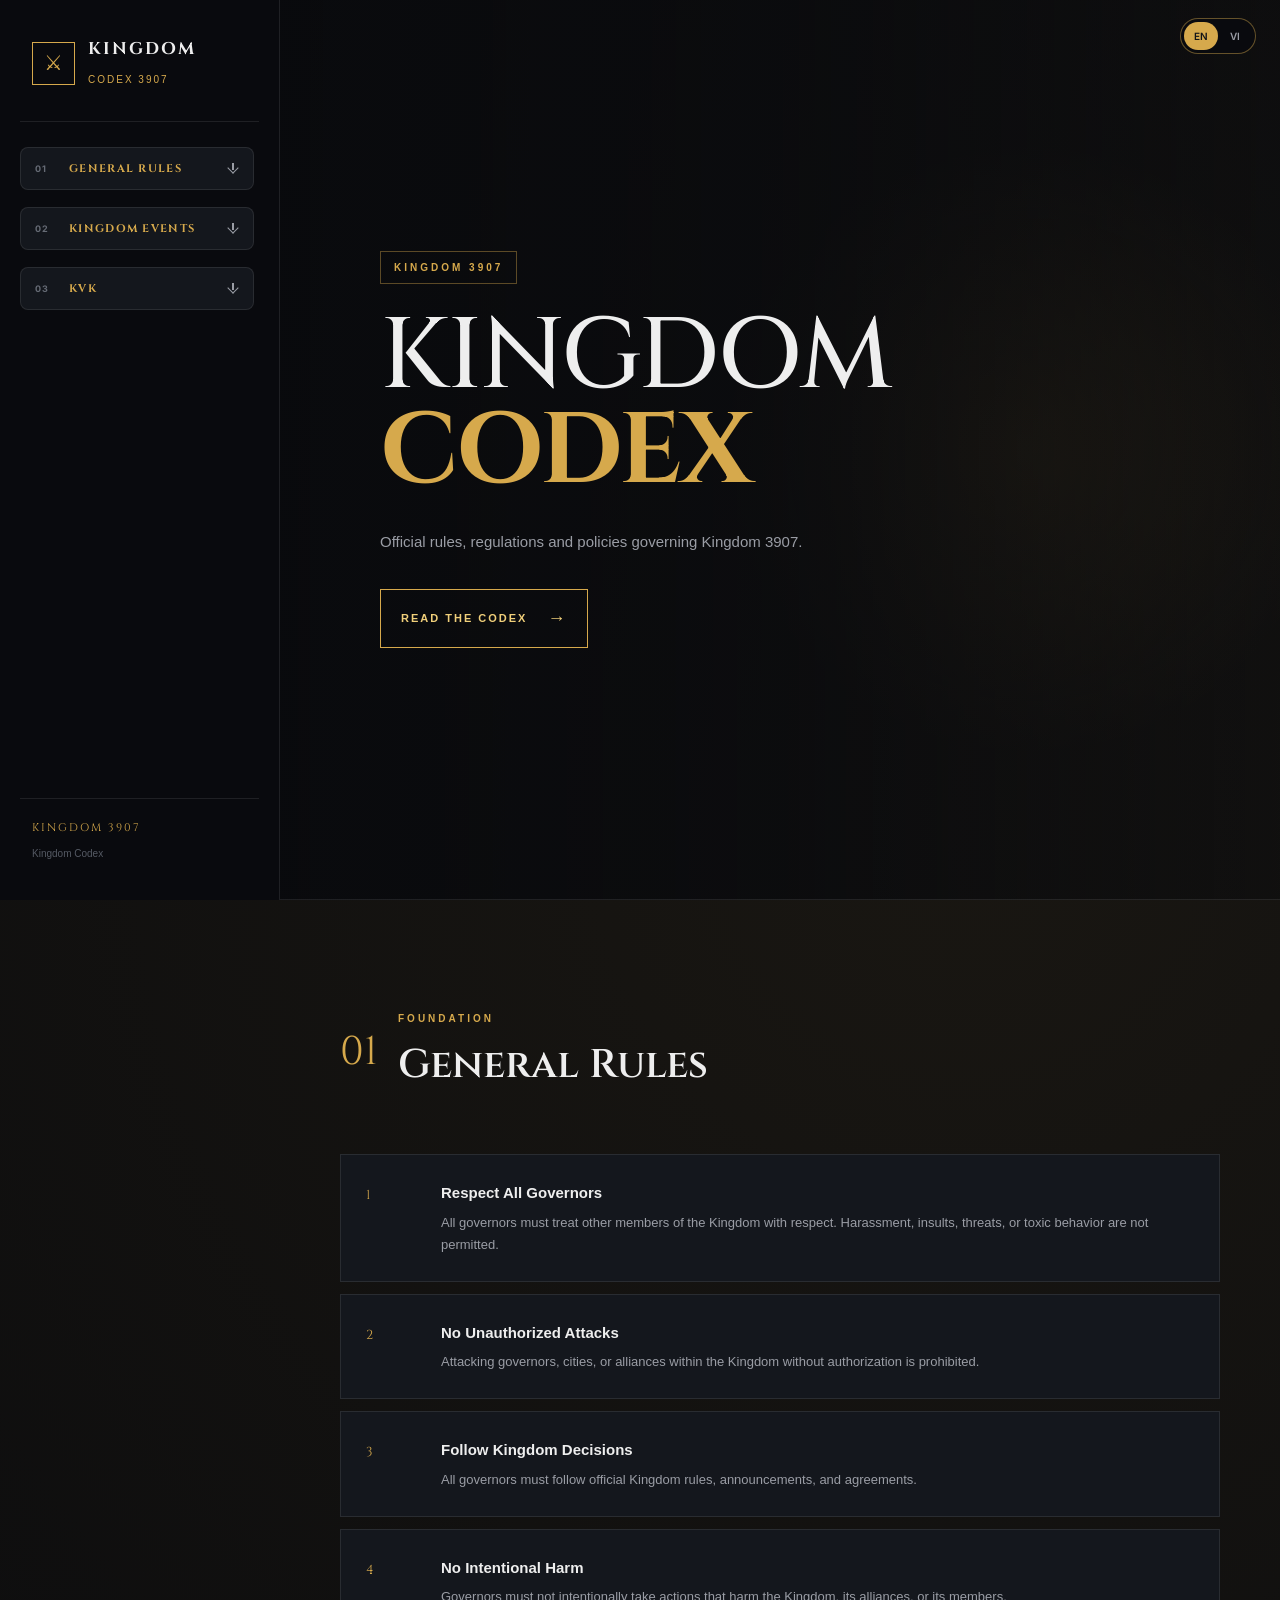
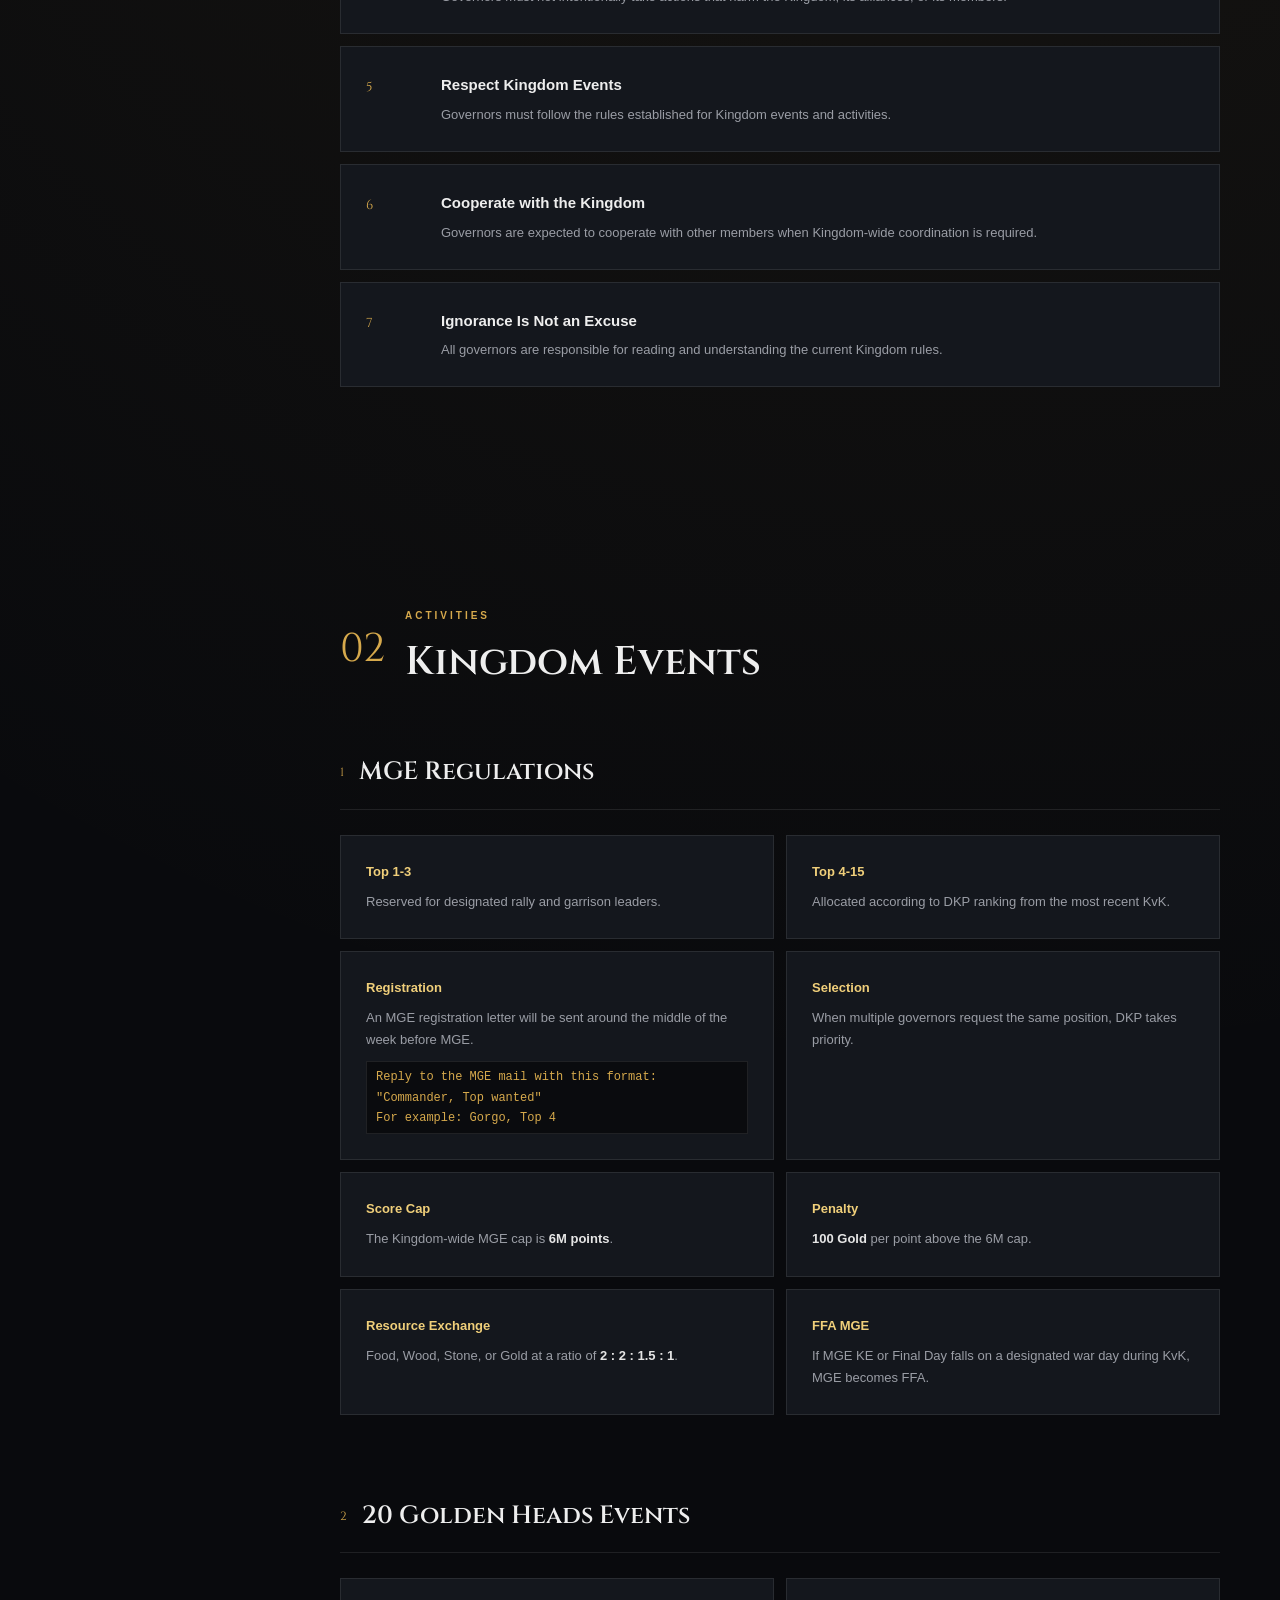
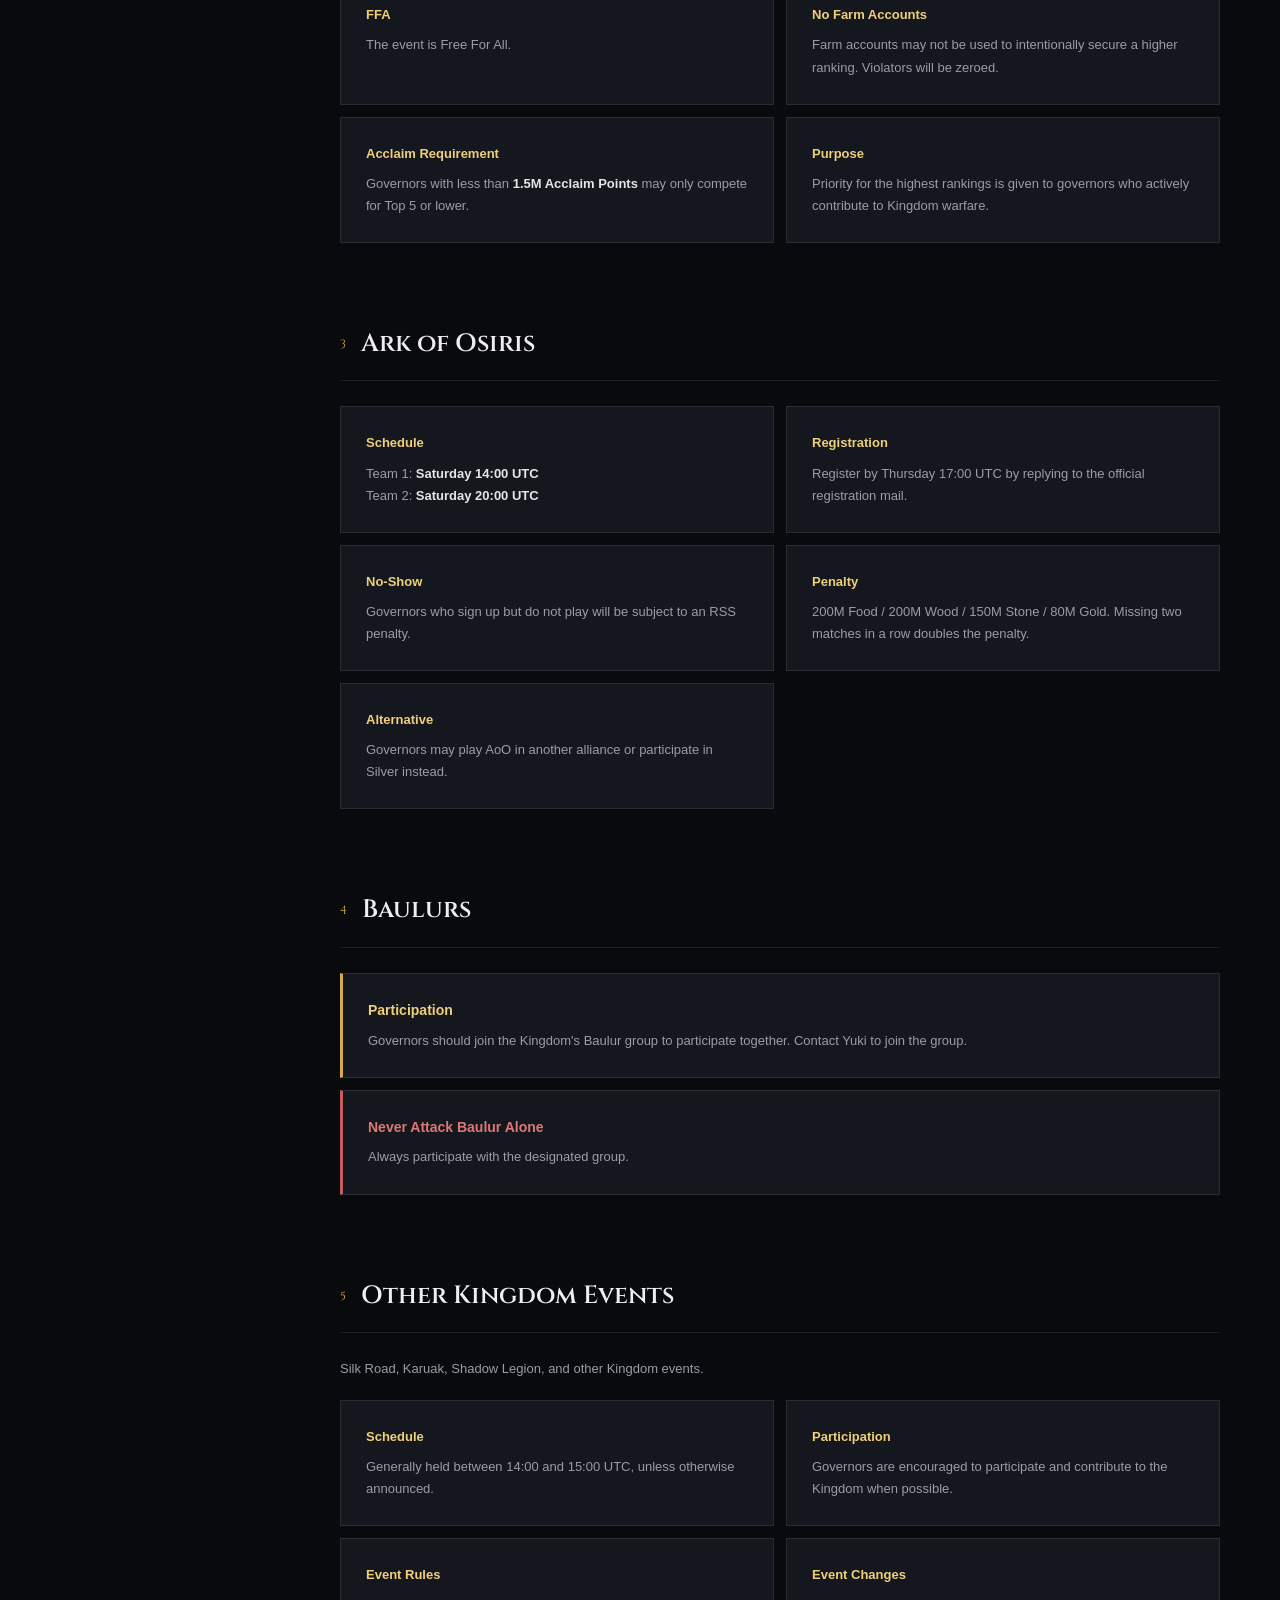
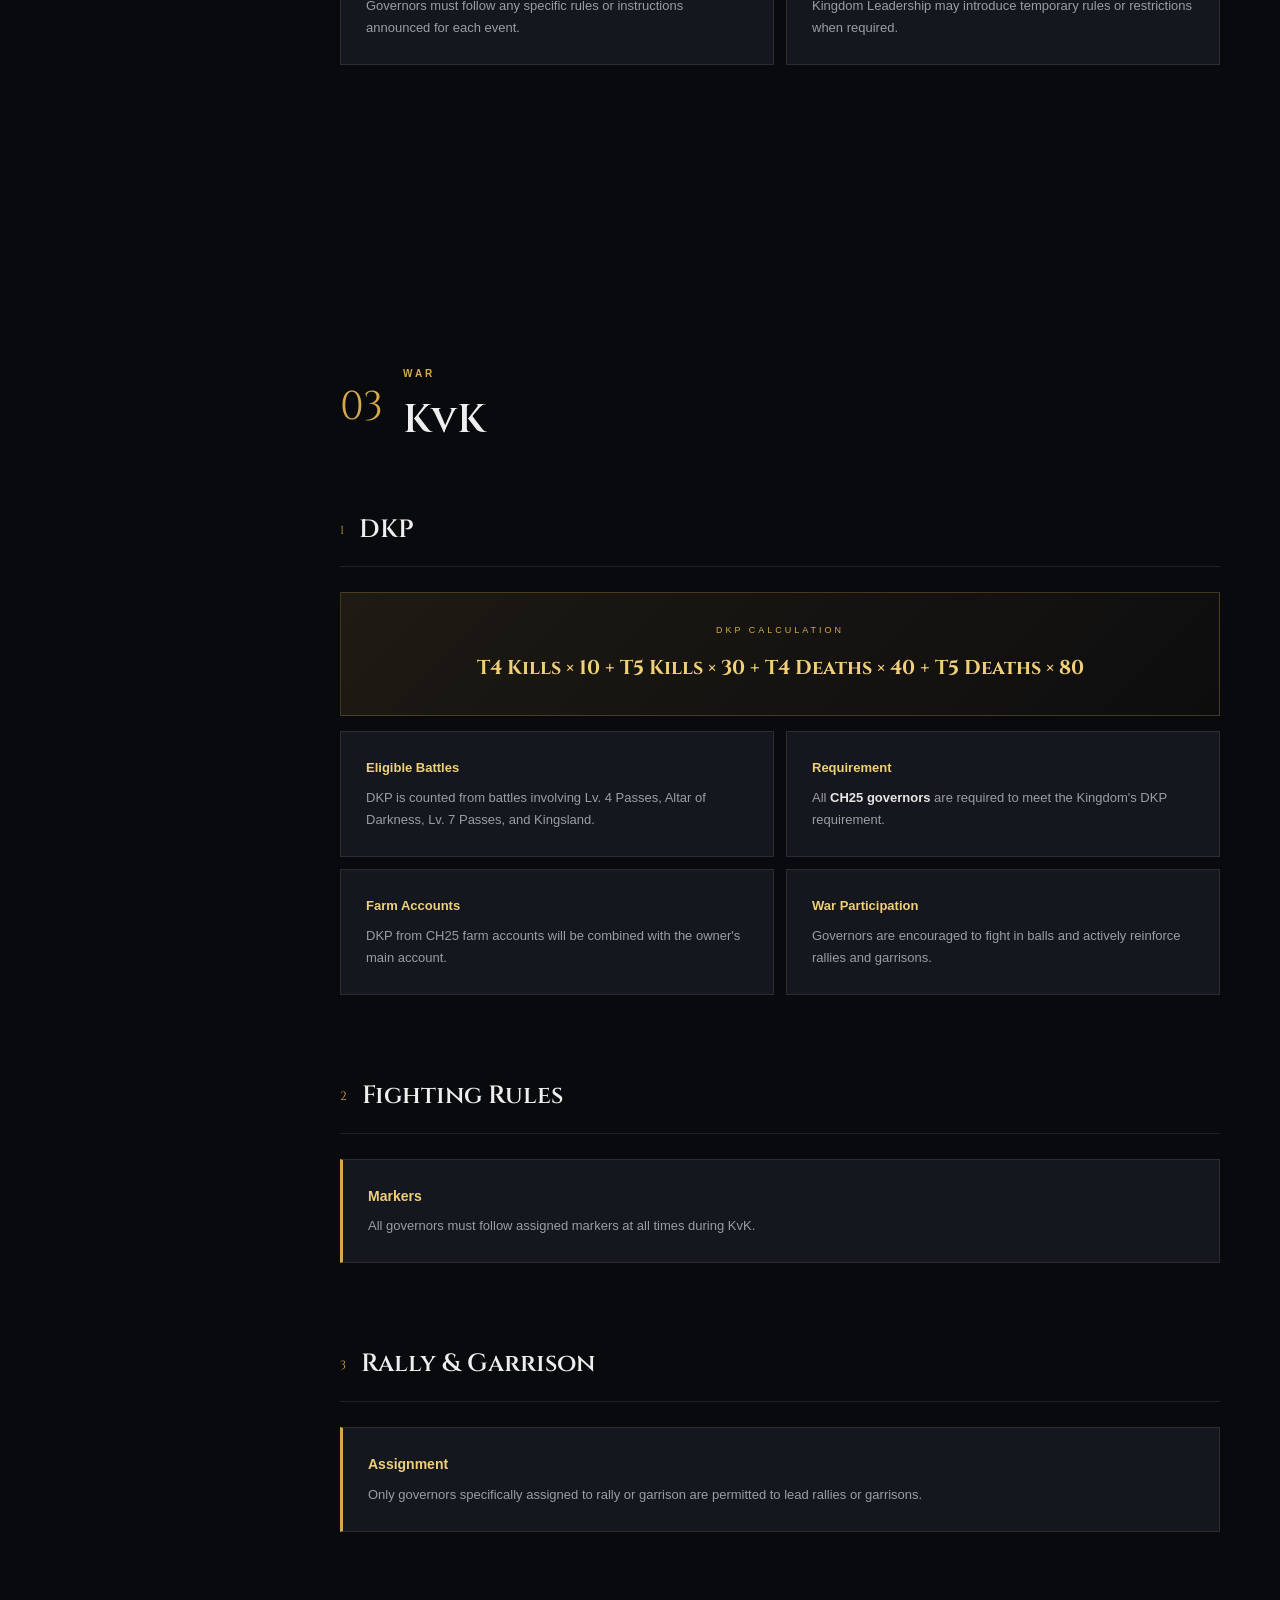
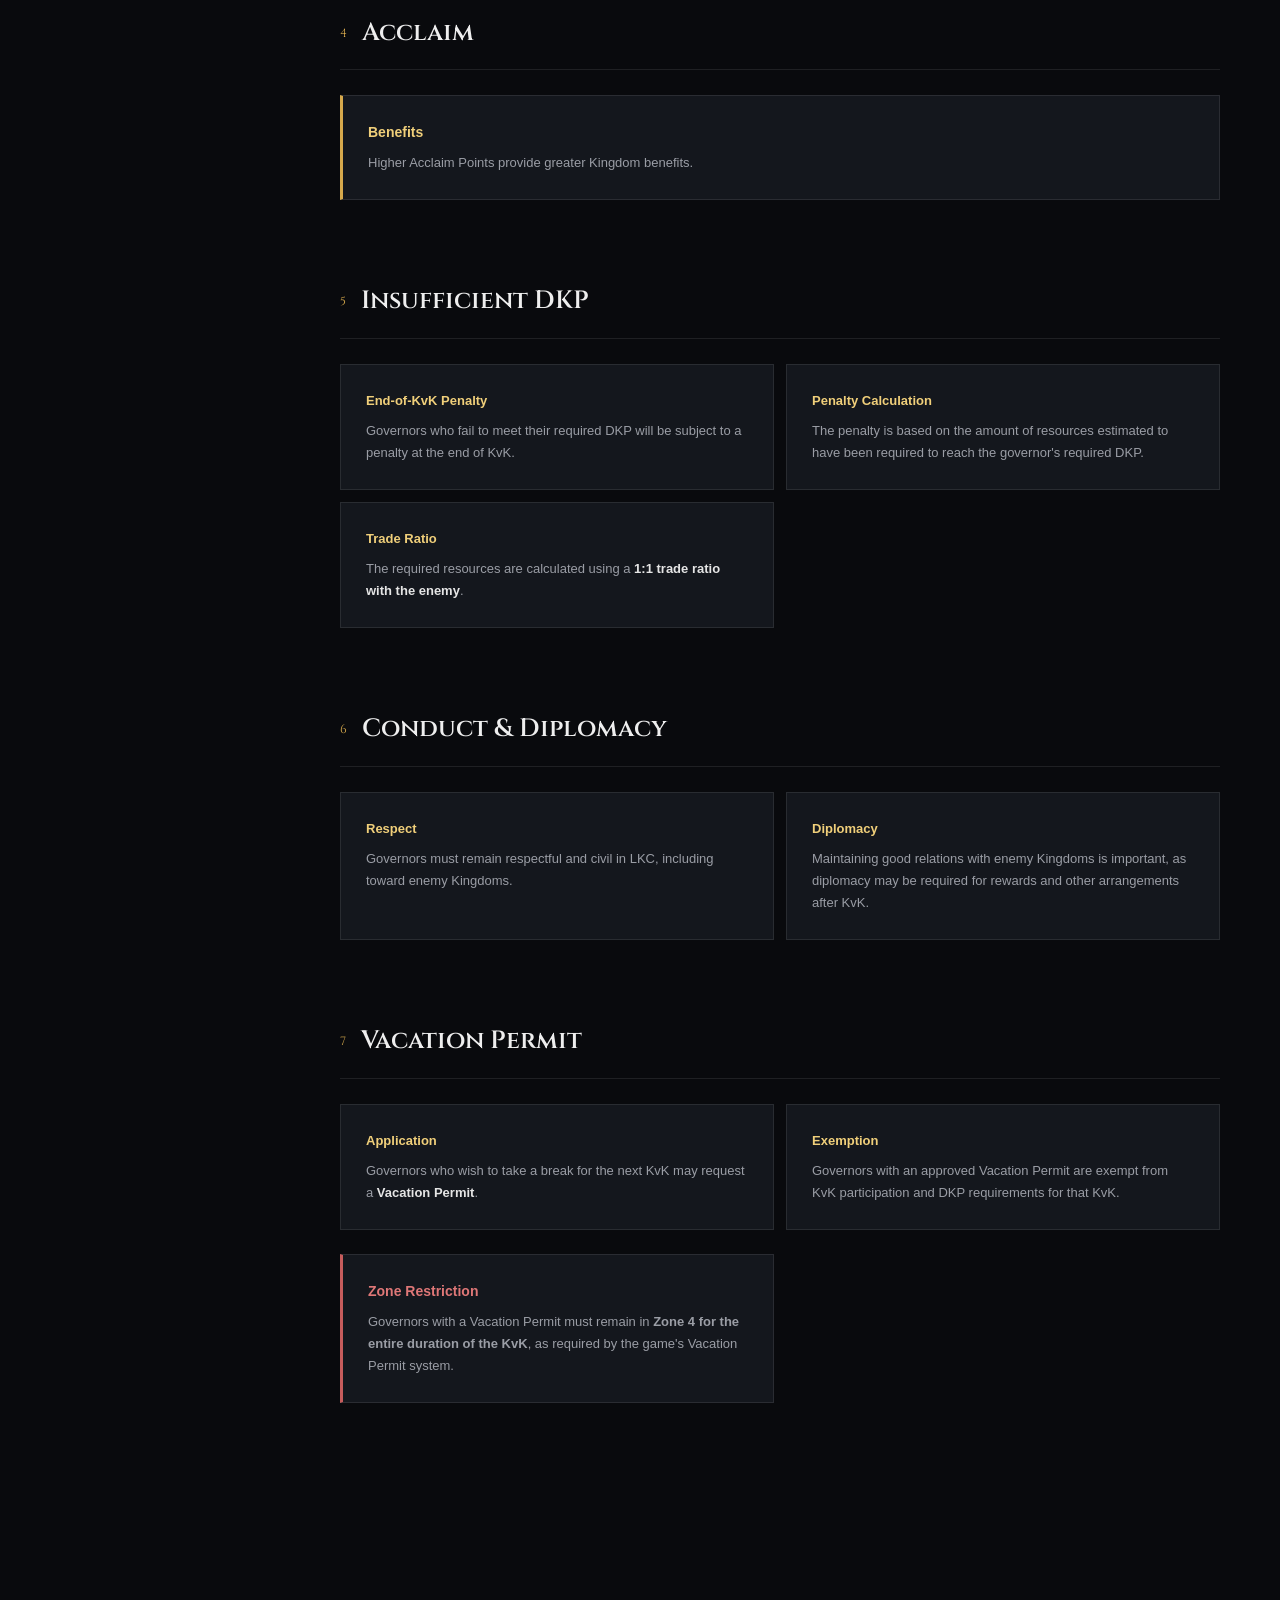
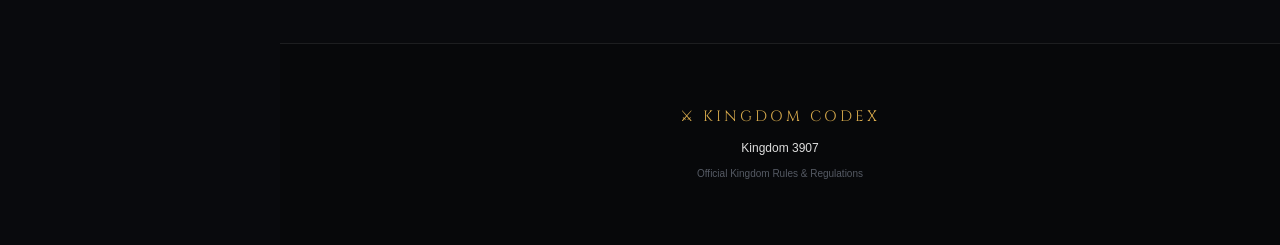
==== commit 985624fb: "fix UI" ====
--- a/3907/index.html
+++ b/3907/index.html
@@ -12,7 +12,18 @@
 <body>
 
     <!-- Mobile menu button -->
-    <button class="menu-btn" id="menuBtn">☰</button>
+    <button class="menu-btn" id="menuBtn" type="button" aria-label="Open navigation menu" aria-expanded="false" aria-controls="sidebar">
+        <span class="menu-icon" aria-hidden="true">
+            <span></span>
+            <span></span>
+            <span></span>
+        </span>
+    </button>
+    <button class="language-toggle" id="languageToggle" type="button" role="switch" aria-label="Switch language: English" aria-checked="false">
+        <span class="language-option language-option-en">EN</span>
+        <span class="language-option language-option-vi">VI</span>
+        <span class="language-toggle-thumb" aria-hidden="true"></span>
+    </button>
 
     <!-- Sidebar -->
     <aside class="sidebar" id="sidebar">
@@ -33,7 +44,7 @@
         <button class="nav-title" onclick="toggleNavGroup(this)">
             <span>01</span>
             GENERAL RULES
-            <b>⌄</b>
+            <b aria-hidden="true"></b>
         </button>
 
         <div class="nav-items">
@@ -50,7 +61,7 @@
         <button class="nav-title" onclick="toggleNavGroup(this)">
             <span>02</span>
             KINGDOM EVENTS
-            <b>⌄</b>
+            <b aria-hidden="true"></b>
         </button>
 
         <div class="nav-items">
@@ -87,7 +98,7 @@
         <button class="nav-title" onclick="toggleNavGroup(this)">
             <span>03</span>
             KVK
-            <b>⌄</b>
+            <b aria-hidden="true"></b>
         </button>
 
         <div class="nav-items">
@@ -309,7 +320,7 @@
                             An MGE registration letter will be sent around the
                             middle of the week before MGE.
                         </p>
-                        <code>Reply the MGE mail with this format: "Commander, Top wanted"<br>For example: Gorgo, Top 4</code>
+                        <code>Reply to the MGE mail with this format: "Commander, Top wanted"<br>For example: Gorgo, Top 4</code>
                     </div>
 
                     <div class="info-card">
@@ -331,8 +342,7 @@
                     <div class="info-card">
                         <strong>Penalty</strong>
                         <p>
-                            Each point above the 6M cap is subject to a penalty
-                            of <b>100 Gold</b>.
+                            <b>100 Gold</b> per point above the 6M cap.
                         </p>
                     </div>
 
@@ -448,7 +458,7 @@
                     <div class="info-card">
                         <strong>Alternative</strong>
                         <p>
-                            Governors may play AOO in another alliance or
+                            Governors may play AoO in another alliance or
                             participate in Silver instead.
                         </p>
                     </div>
@@ -574,7 +584,7 @@
                         <strong>Eligible Battles</strong>
                         <p>
                             DKP is counted from battles involving Lv. 4 Passes,
-                            Altar of Darkness, Lv. 7 Passes, and Kingland.
+                            Altar of Darkness, Lv. 7 Passes, and Kingsland.
                         </p>
                     </div>
 
--- a/3907/style.css
+++ b/3907/style.css
@@ -1,4 +1,4 @@
-@import url('https://fonts.googleapis.com/css2?family=Cinzel:wght@500;600;700;800&family=Inter:wght@400;500;600;700&display=swap');
+@import url('https://fonts.googleapis.com/css2?family=Cinzel:wght@500;600;700;800&family=Inter:wght@400;500;600;700&family=Noto+Sans:wght@400;500;600;700;800&display=swap');
 
 :root {
     --bg: #090a0d;
@@ -31,7 +31,7 @@
         var(--bg);
 
     color: var(--text);
-    font-family: "Inter", sans-serif;
+    font-family: "Be Vietnam Pro", sans-serif;
     line-height: 1.7;
 }
 
@@ -119,7 +119,7 @@
 
     color: var(--gold);
 
-    font-family: "Cinzel", serif;
+    font-family: "Times New Roman", serif;
     font-size: 15px;
     font-weight: 700;
 
@@ -173,6 +173,63 @@
     padding: 20px 12px 0;
 
     border-top: 1px solid var(--border);
+}
+
+.language-toggle {
+    position: fixed;
+    top: 18px;
+    right: 24px;
+    z-index: 210;
+    display: flex;
+    align-items: center;
+    width: 76px;
+    height: 36px;
+    padding: 3px;
+    overflow: hidden;
+    border: 1px solid rgba(214, 169, 76, 0.45);
+    border-radius: 20px;
+    background: rgba(10, 11, 15, 0.94);
+    color: var(--muted);
+    cursor: pointer;
+    transition: border-color 0.2s ease, background 0.2s ease;
+}
+
+.language-toggle:hover {
+    border-color: var(--gold-light);
+    background: var(--panel-light);
+}
+
+.language-toggle:focus-visible {
+    outline: 2px solid var(--gold-light);
+    outline-offset: 3px;
+}
+
+.language-option {
+    z-index: 1;
+    flex: 1;
+    text-align: center;
+    font: 600 10px "Inter", sans-serif;
+    transition: color 0.2s ease;
+}
+
+.language-toggle-thumb {
+    position: absolute;
+    top: 3px;
+    left: 3px;
+    width: 34px;
+    height: 28px;
+    border-radius: 16px;
+    background: var(--gold);
+    transition: transform 0.28s cubic-bezier(0.2, 0.75, 0.25, 1);
+}
+
+.language-toggle[aria-checked="false"] .language-option-en,
+.language-toggle[aria-checked="true"] .language-option-vi {
+    color: #111318;
+}
+
+.language-toggle[aria-checked="true"] .language-toggle-thumb {
+    transform: translateX(34px);
 }
 
 .sidebar-footer span {
@@ -665,10 +722,65 @@
     background: #111318;
 
     border: 1px solid var(--gold);
-
-    color: var(--gold);
-
-    font-size: 20px;
+    border-radius: 4px;
+
+    color: var(--gold);
+    cursor: pointer;
+    transition: background 0.2s ease, border-color 0.2s ease;
+}
+
+.menu-btn:hover {
+    background: var(--panel-light);
+    border-color: var(--gold-light);
+}
+
+.menu-btn:focus-visible {
+    outline: 2px solid var(--gold-light);
+    outline-offset: 3px;
+}
+
+.menu-icon {
+    position: relative;
+    display: block;
+    width: 20px;
+    height: 16px;
+}
+
+.menu-icon span {
+    position: absolute;
+    left: 0;
+    width: 100%;
+    height: 2px;
+    border-radius: 2px;
+    background: currentColor;
+    transition: top 0.25s ease, transform 0.25s ease, opacity 0.18s ease;
+}
+
+.menu-icon span:nth-child(1) {
+    top: 1px;
+}
+
+.menu-icon span:nth-child(2) {
+    top: 7px;
+}
+
+.menu-icon span:nth-child(3) {
+    top: 13px;
+}
+
+.menu-btn.open .menu-icon span:nth-child(1) {
+    top: 7px;
+    transform: rotate(45deg);
+}
+
+.menu-btn.open .menu-icon span:nth-child(2) {
+    opacity: 0;
+    transform: scaleX(0.4);
+}
+
+.menu-btn.open .menu-icon span:nth-child(3) {
+    top: 7px;
+    transform: rotate(-45deg);
 }
 
 
@@ -691,7 +803,13 @@
     }
 
     .menu-btn {
-        display: block;
+        display: grid;
+        place-items: center;
+    }
+
+    .language-toggle {
+        top: 16px;
+        right: 16px;
     }
 
     .main {
@@ -777,29 +895,67 @@
 
 .nav-title b {
     margin-left: auto;
-
+    position: relative;
+    flex: 0 0 12px;
+    width: 12px;
+    height: 14px;
     color: var(--muted);
-    font-size: 14px;
-
-    transition: transform 0.2s ease;
+    transition: transform 0.3s cubic-bezier(0.2, 0.75, 0.25, 1);
+}
+
+.nav-title b::before {
+    position: absolute;
+    top: 1px;
+    left: 5px;
+    width: 1.5px;
+    height: 7px;
+    background: currentColor;
+    content: "";
+}
+
+.nav-title b::after {
+    position: absolute;
+    top: 2px;
+    left: 2px;
+    width: 7px;
+    height: 7px;
+    border-right: 1.5px solid currentColor;
+    border-bottom: 1.5px solid currentColor;
+    content: "";
+    transform: rotate(45deg);
 }
 
 /* Nội dung bên trong hộp */
 .nav-items {
-    display: none;
-
+    max-height: 0;
+    margin-top: 0;
+    padding: 0 0 0 8px;
+    overflow: hidden;
+    opacity: 0;
+    transform: translateY(-4px);
+    visibility: hidden;
+    border-left: 1px solid rgba(214, 169, 76, 0.2);
+    transition: max-height 0.38s cubic-bezier(0.2, 0.75, 0.25, 1),
+        margin-top 0.38s ease,
+        padding 0.38s ease,
+        opacity 0.22s ease,
+        transform 0.38s cubic-bezier(0.2, 0.75, 0.25, 1),
+        visibility 0s linear 0.38s;
+}
+
+/* Khi mở */
+.nav-group.open .nav-items {
+    max-height: 500px;
     margin-top: 5px;
     padding: 5px 0 5px 8px;
-
-    border-left: 1px solid rgba(214, 169, 76, 0.2);
-}
-
-/* Khi mở */
-.nav-group.open .nav-items {
-    display: block;
+    opacity: 1;
+    transform: translateY(0);
+    visibility: visible;
+    transition-delay: 0s;
 }
 
 .nav-group.open .nav-title b {
+    color: var(--gold);
     transform: rotate(180deg);
 }
 
@@ -812,4 +968,31 @@
 /* Hộp đang mở */
 .nav-group.open .nav-title {
     border-color: rgba(214, 169, 76, 0.35);
+}
+
+html[lang="vi"] body,
+html[lang="vi"] .logo h1,
+html[lang="vi"] .nav-title,
+html[lang="vi"] .nav-title > span,
+html[lang="vi"] .sidebar-footer span,
+html[lang="vi"] .language-option,
+html[lang="vi"] .hero h2,
+html[lang="vi"] .section-title > span,
+html[lang="vi"] .section-title h2,
+html[lang="vi"] .rule-number,
+html[lang="vi"] .event-header span,
+html[lang="vi"] .event-header h3,
+html[lang="vi"] .formula strong,
+html[lang="vi"] .footer-logo {
+    font-family: "Noto Sans", sans-serif;
+}
+
+@media (prefers-reduced-motion: reduce) {
+    .nav-items,
+    .nav-title b,
+    .menu-icon span,
+    .language-toggle-thumb,
+    .language-option {
+        transition-duration: 0.01ms;
+    }
 }
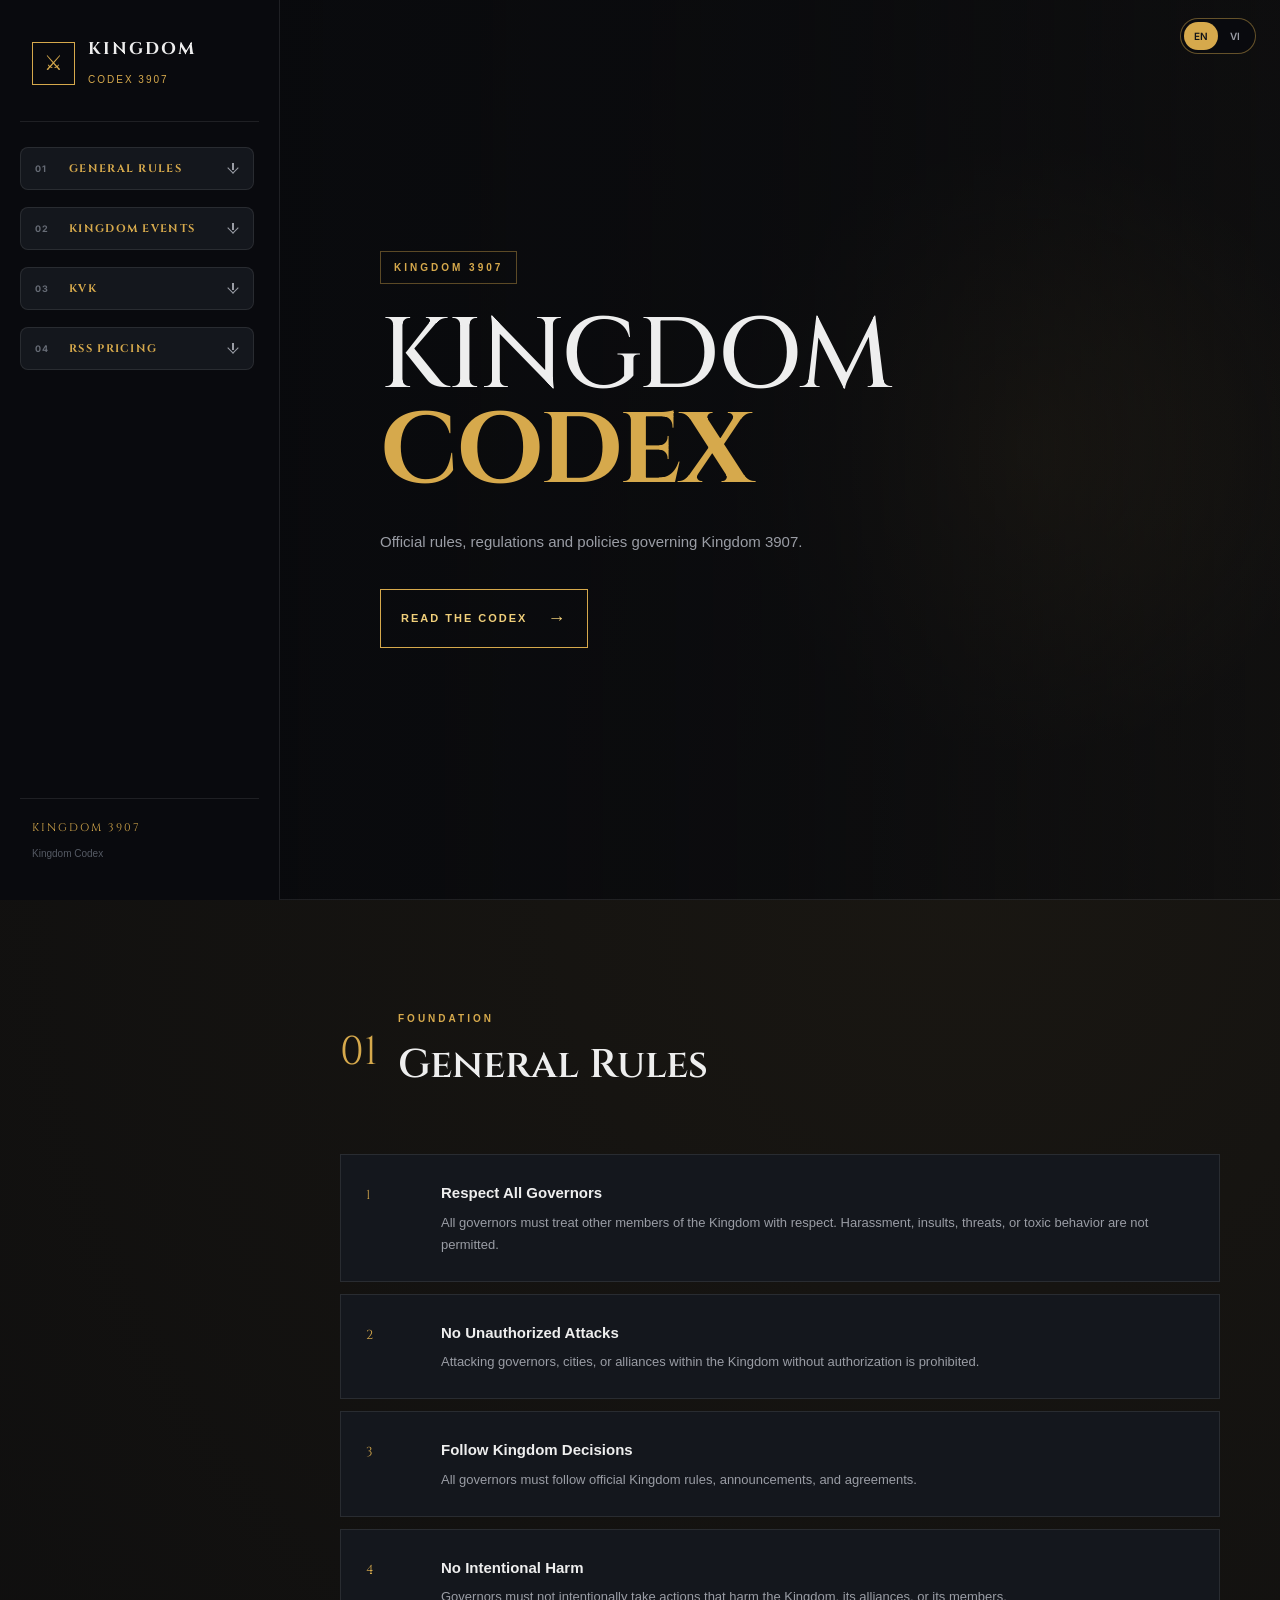
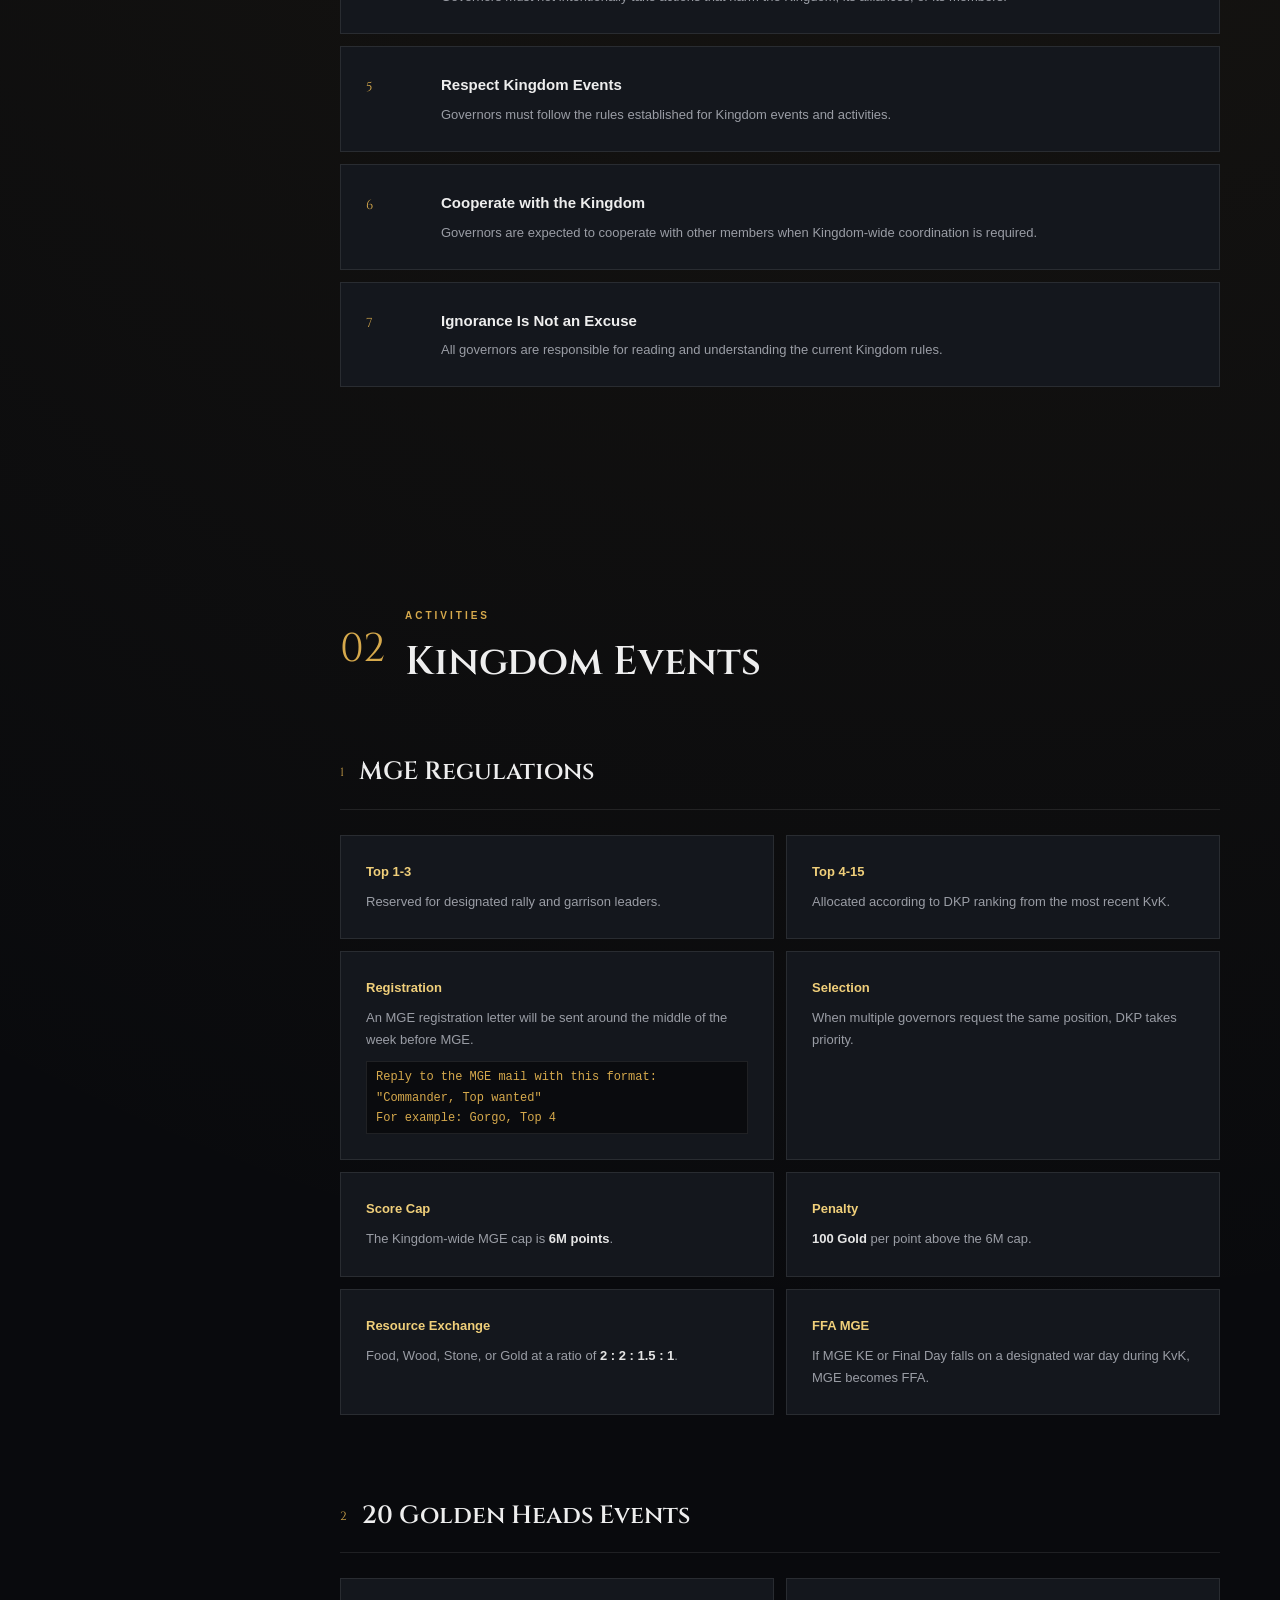
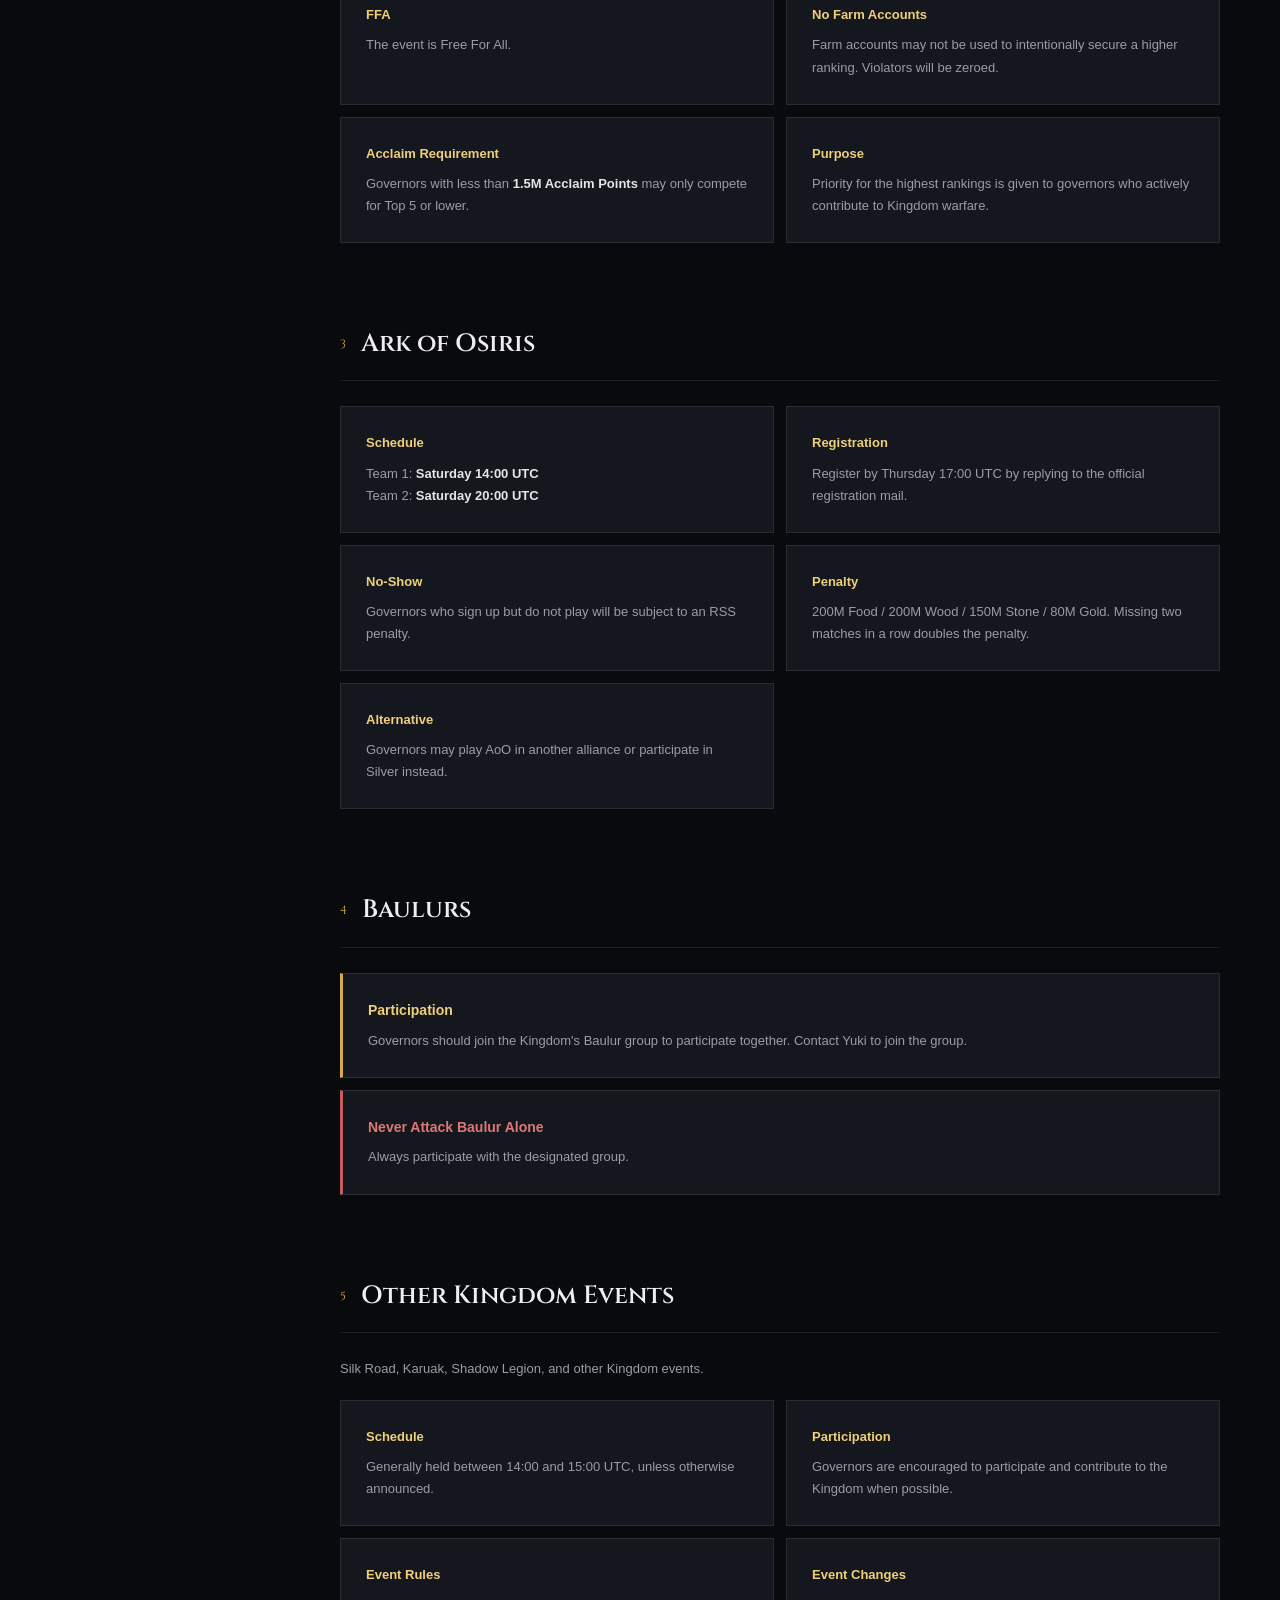
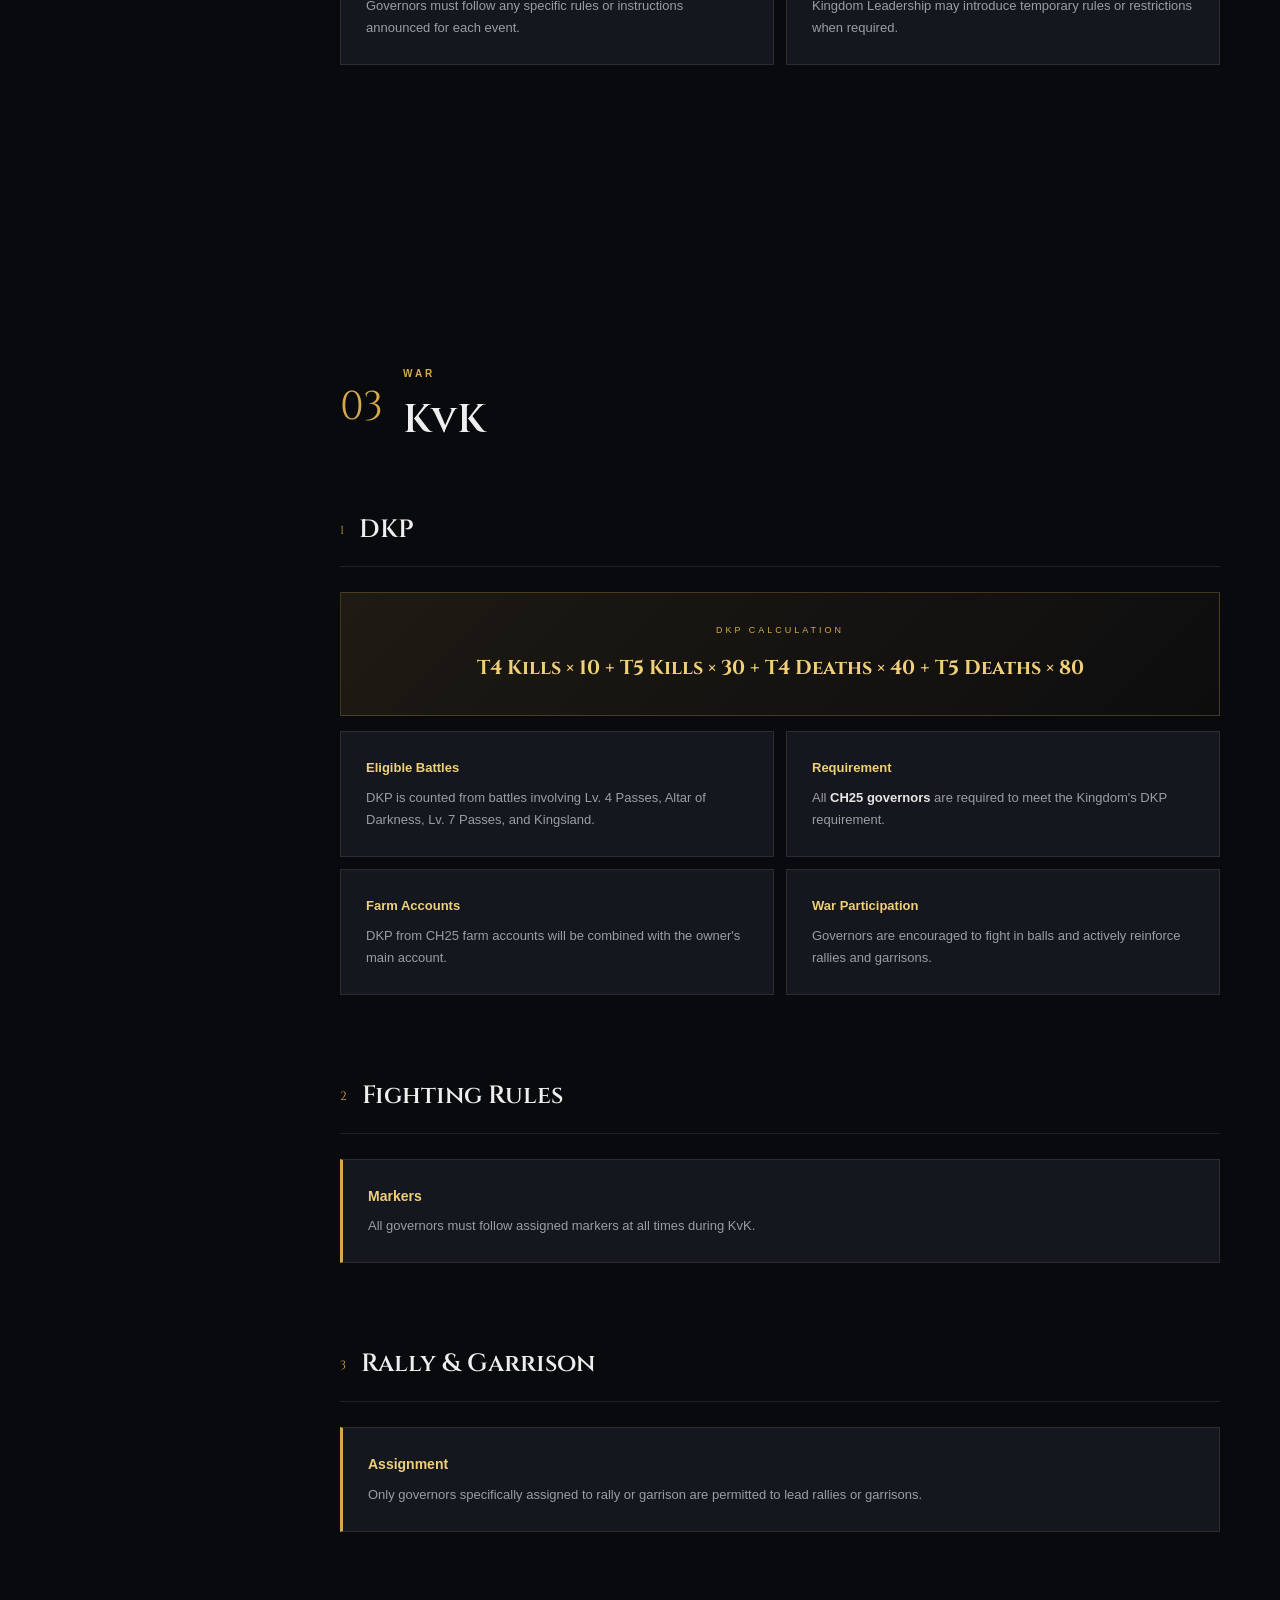
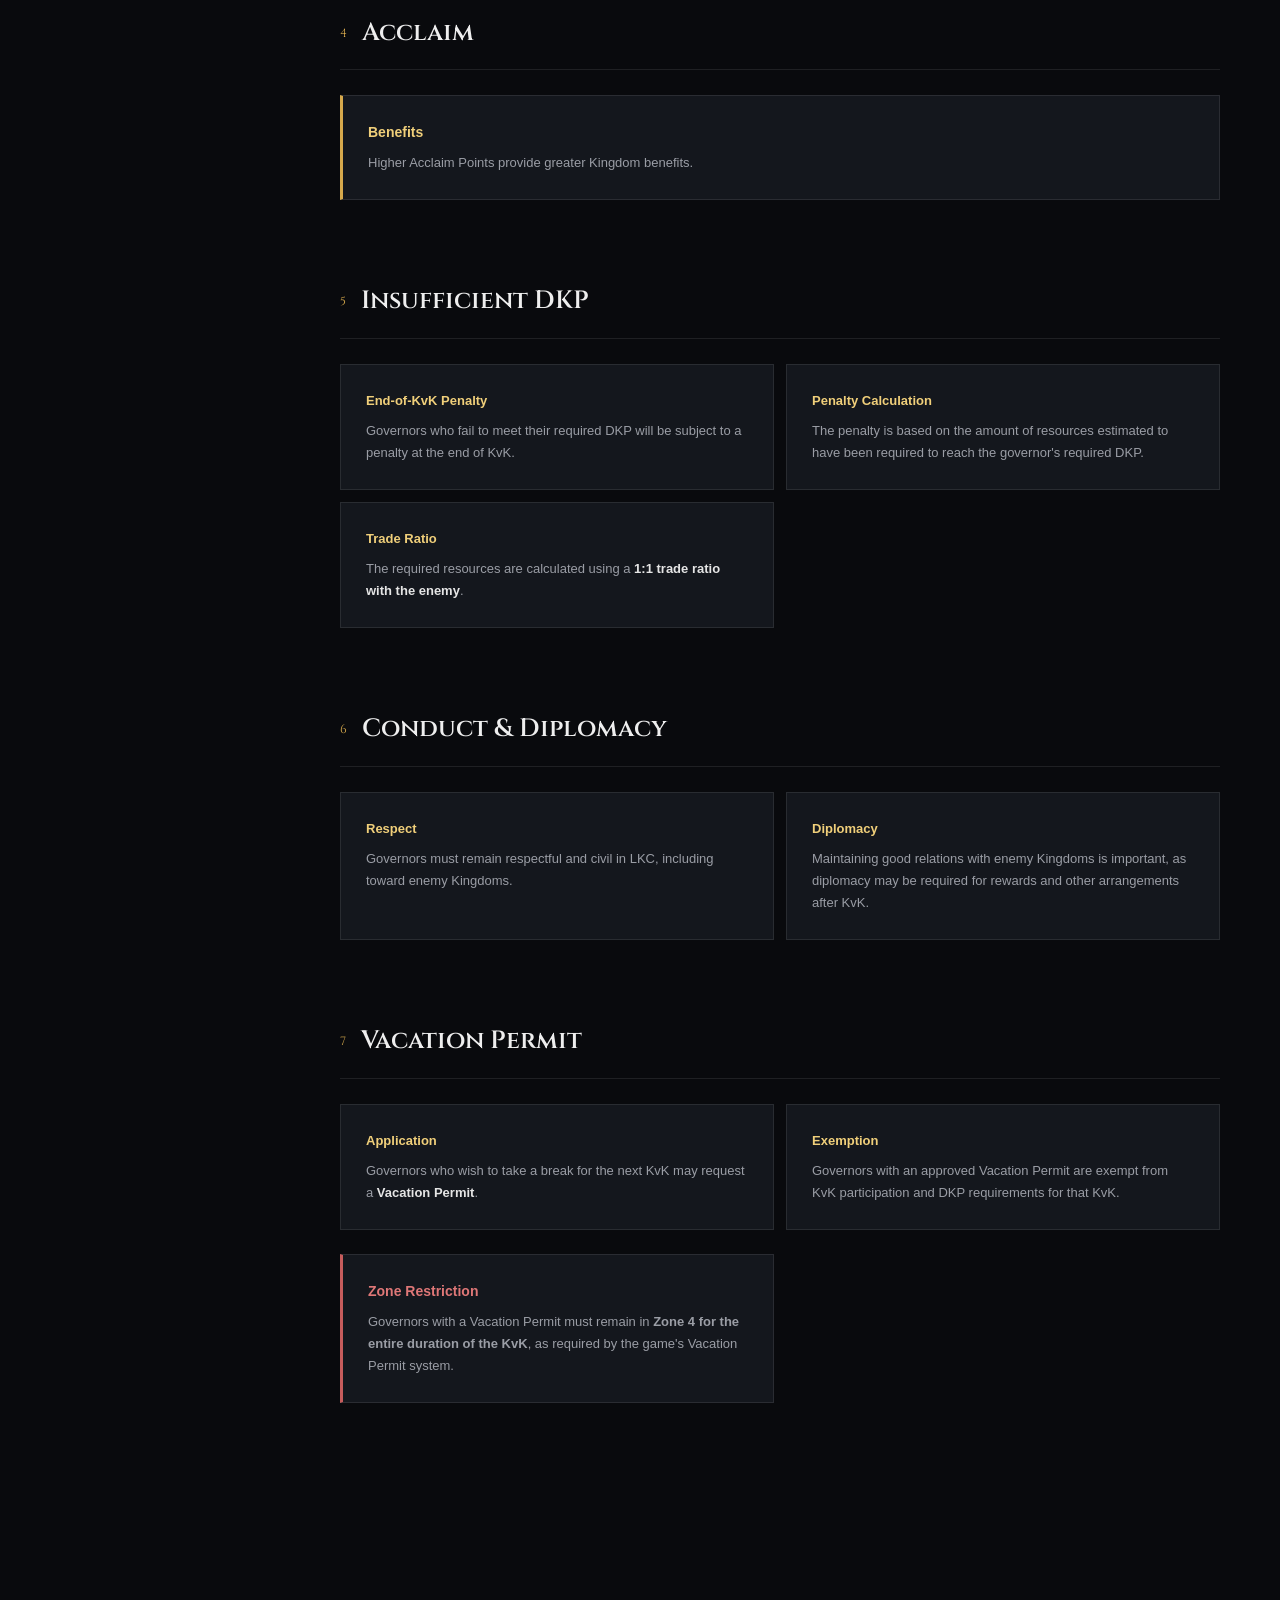
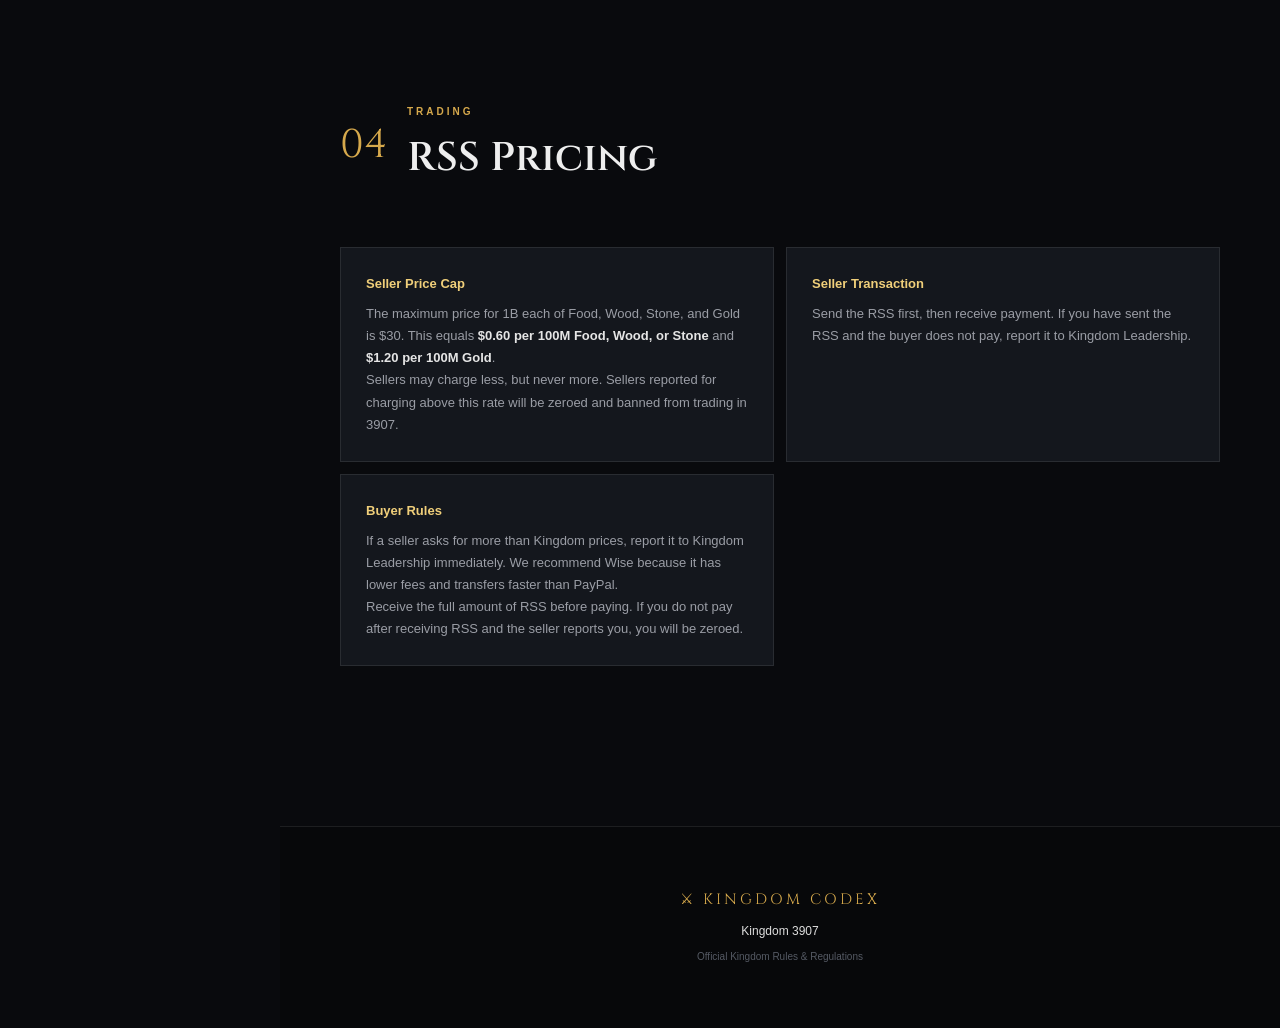
==== commit be266db8: "add rss price" ====
--- a/3907/index.html
+++ b/3907/index.html
@@ -139,6 +139,21 @@
         </div>
     </div>
 
+    <div class="nav-group">
+        <button class="nav-title" onclick="toggleNavGroup(this)">
+            <span>04</span>
+            RSS PRICING
+            <b aria-hidden="true"></b>
+        </button>
+
+        <div class="nav-items">
+            <a href="#resources-price" class="nav-link">
+                <span>1</span>
+                Resources Price
+            </a>
+        </div>
+    </div>
+
 </nav>
 
         <div class="sidebar-footer">
@@ -788,6 +803,62 @@
         </section>
 
 
+        <!-- RSS Pricing -->
+        <section class="content-section" id="resources-price">
+
+            <div class="section-title">
+                <span>04</span>
+                <div>
+                    <p>TRADING</p>
+                    <h2>RSS Pricing</h2>
+                </div>
+            </div>
+
+            <div class="rule-grid">
+
+                <div class="info-card">
+                    <strong>Seller Price Cap</strong>
+                    <p>
+                        The maximum price for 1B each of Food, Wood, Stone,
+                        and Gold is $30. This equals
+                        <b>$0.60 per 100M Food, Wood, or Stone</b> and
+                        <b>$1.20 per 100M Gold</b>.
+                    </p>
+                    <p>
+                        Sellers may charge less, but never more. Sellers
+                        reported for charging above this rate will be zeroed
+                        and banned from trading in 3907.
+                    </p>
+                </div>
+
+                <div class="info-card">
+                    <strong>Seller Transaction</strong>
+                    <p>
+                        Send the RSS first, then receive payment. If you
+                        have sent the RSS and the buyer does not pay, report
+                        it to Kingdom Leadership.
+                    </p>
+                </div>
+
+                <div class="info-card">
+                    <strong>Buyer Rules</strong>
+                    <p>
+                        If a seller asks for more than Kingdom prices,
+                        report it to Kingdom Leadership immediately.
+                        We recommend Wise because it has lower fees and
+                        transfers faster than PayPal.
+                    </p>
+                    <p>
+                        Receive the full amount of RSS before paying. If you
+                        do not pay after receiving RSS and the seller reports
+                        you, you will be zeroed.
+                    </p>
+                </div>
+
+            </div>
+
+        </section>
+
         <!-- Footer -->
         <footer>
 
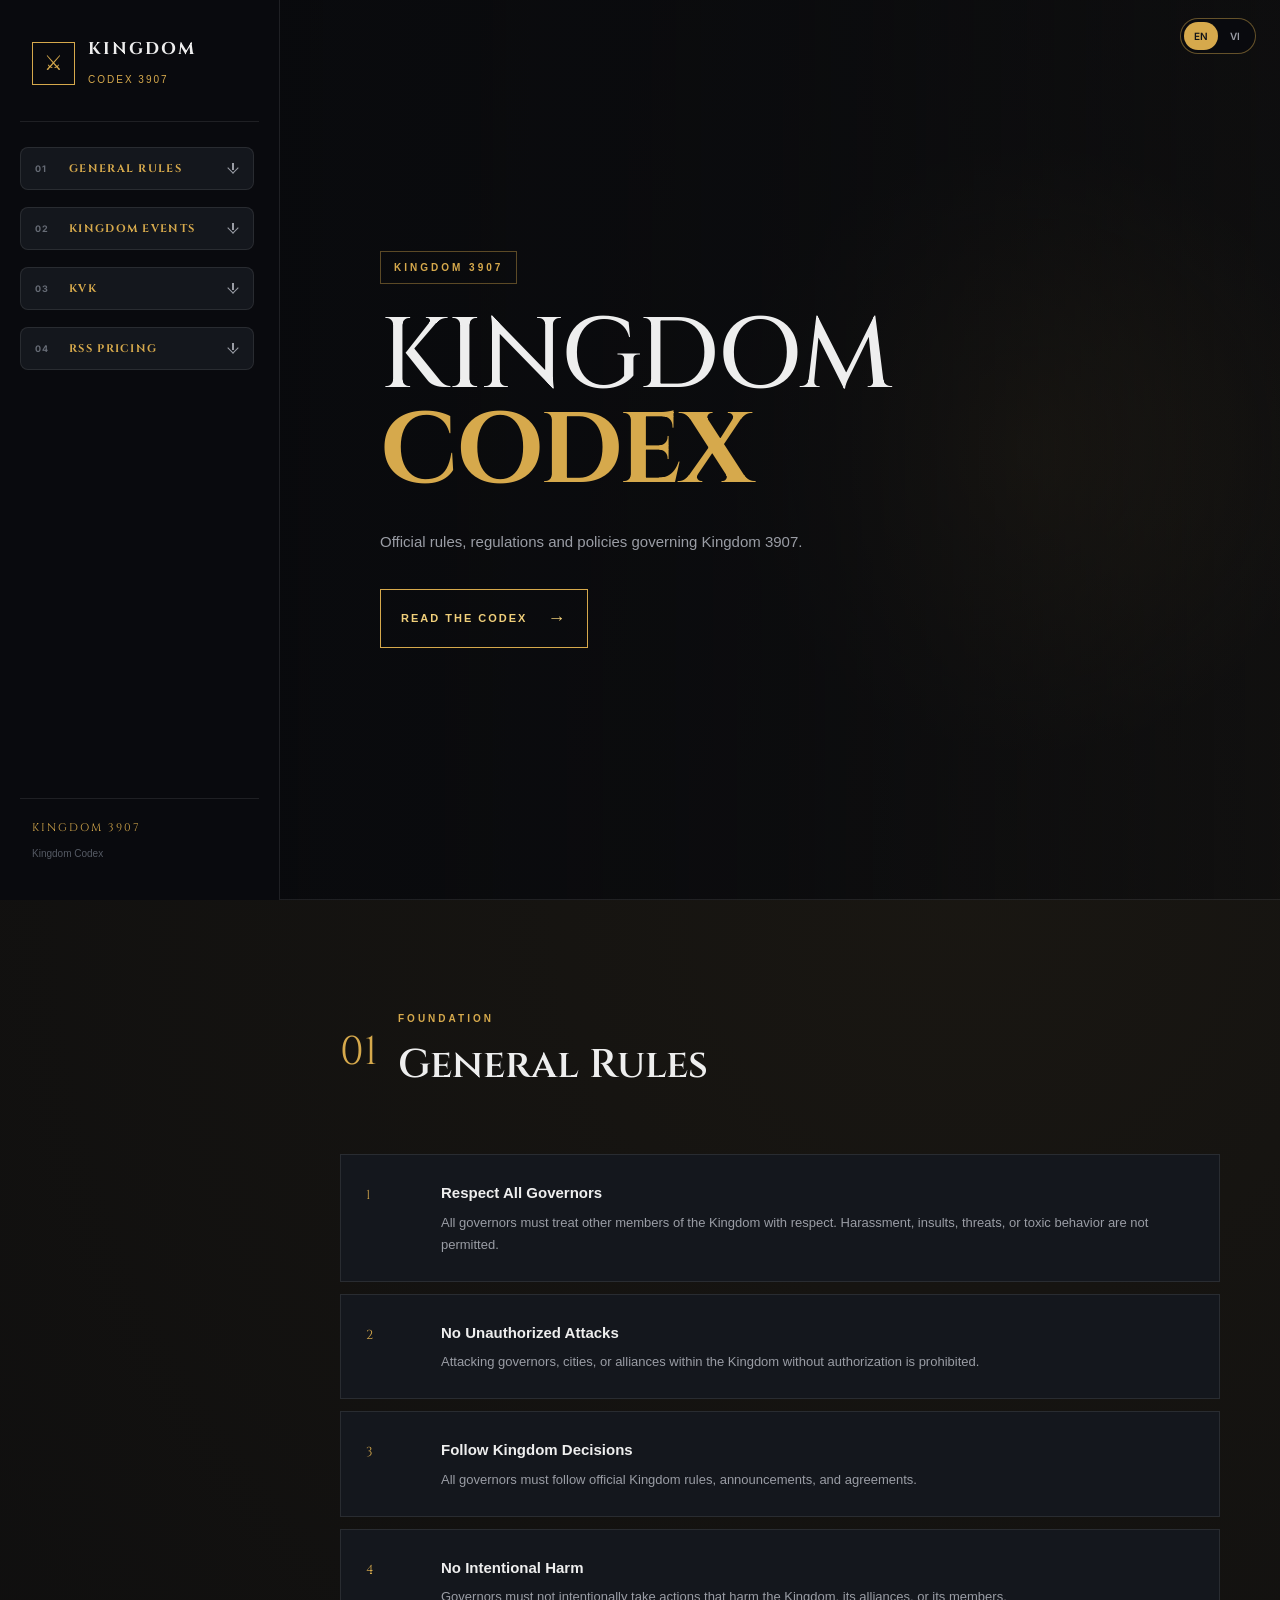
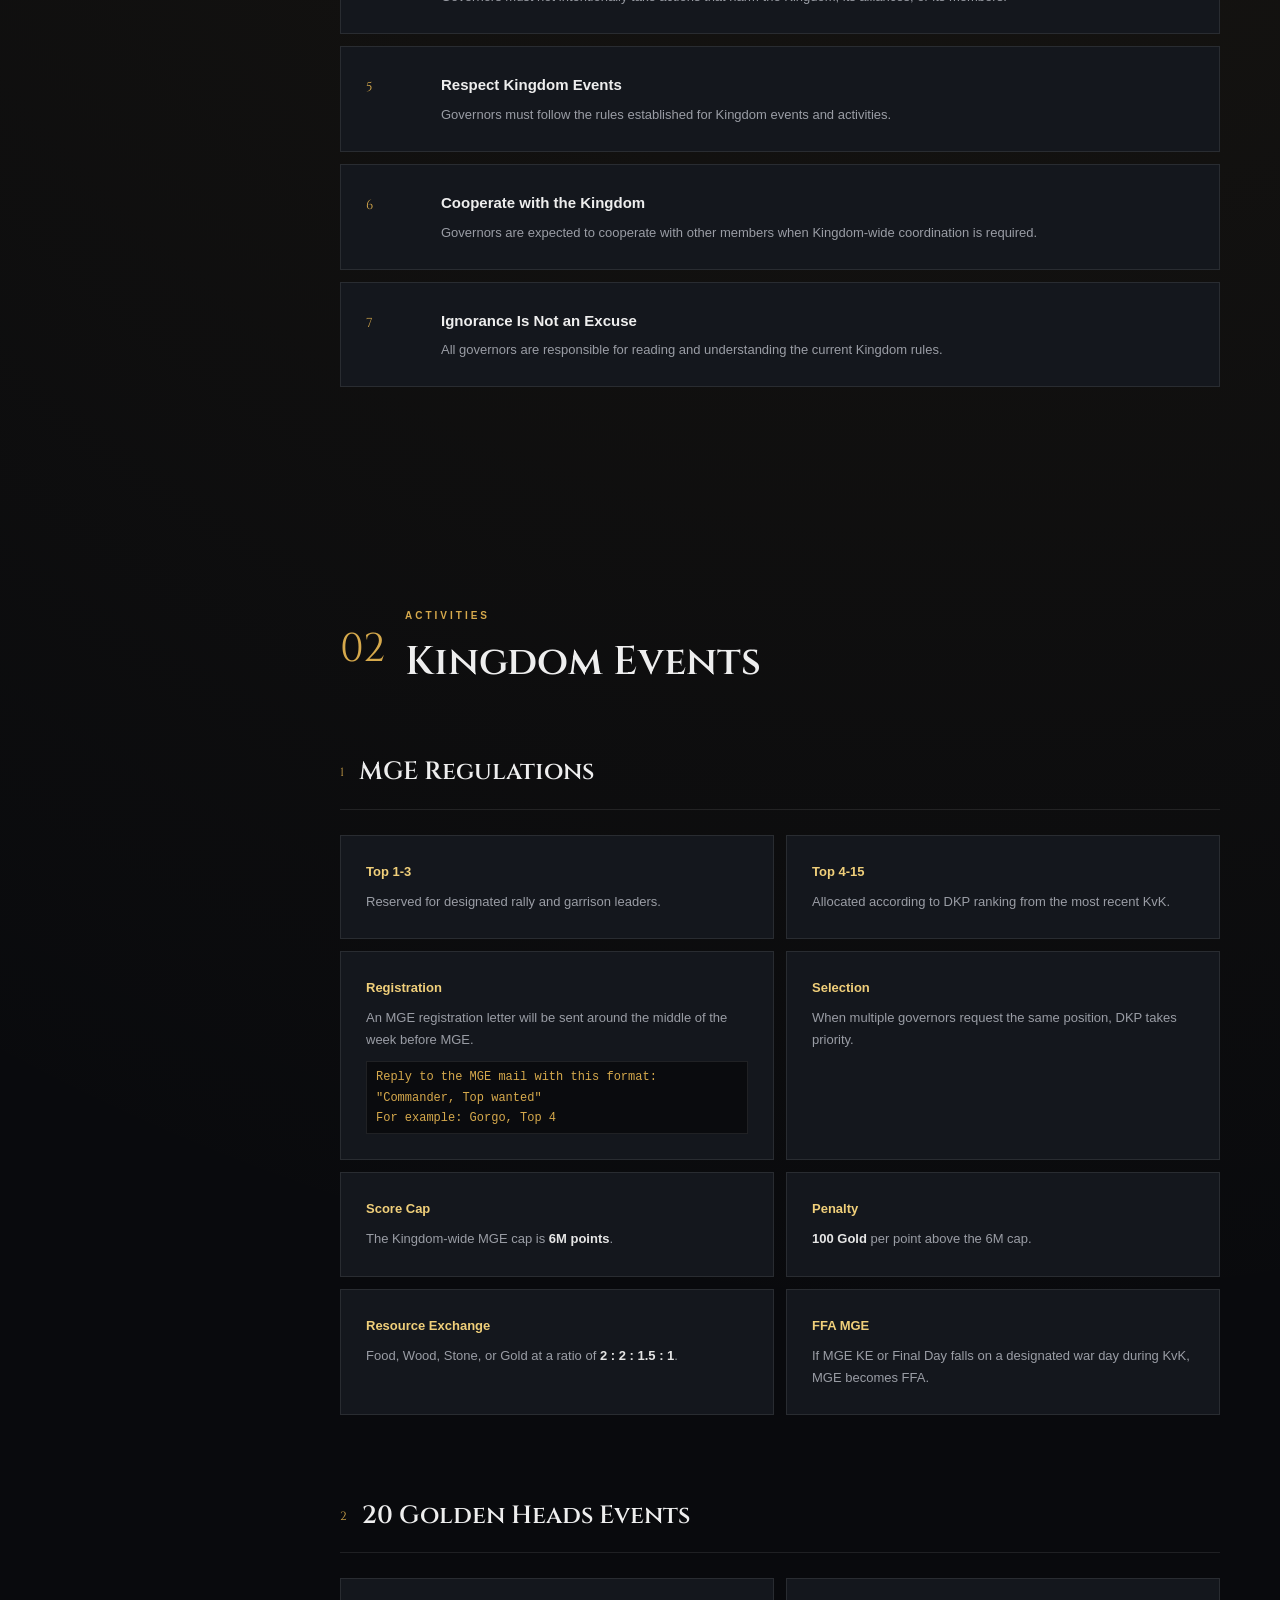
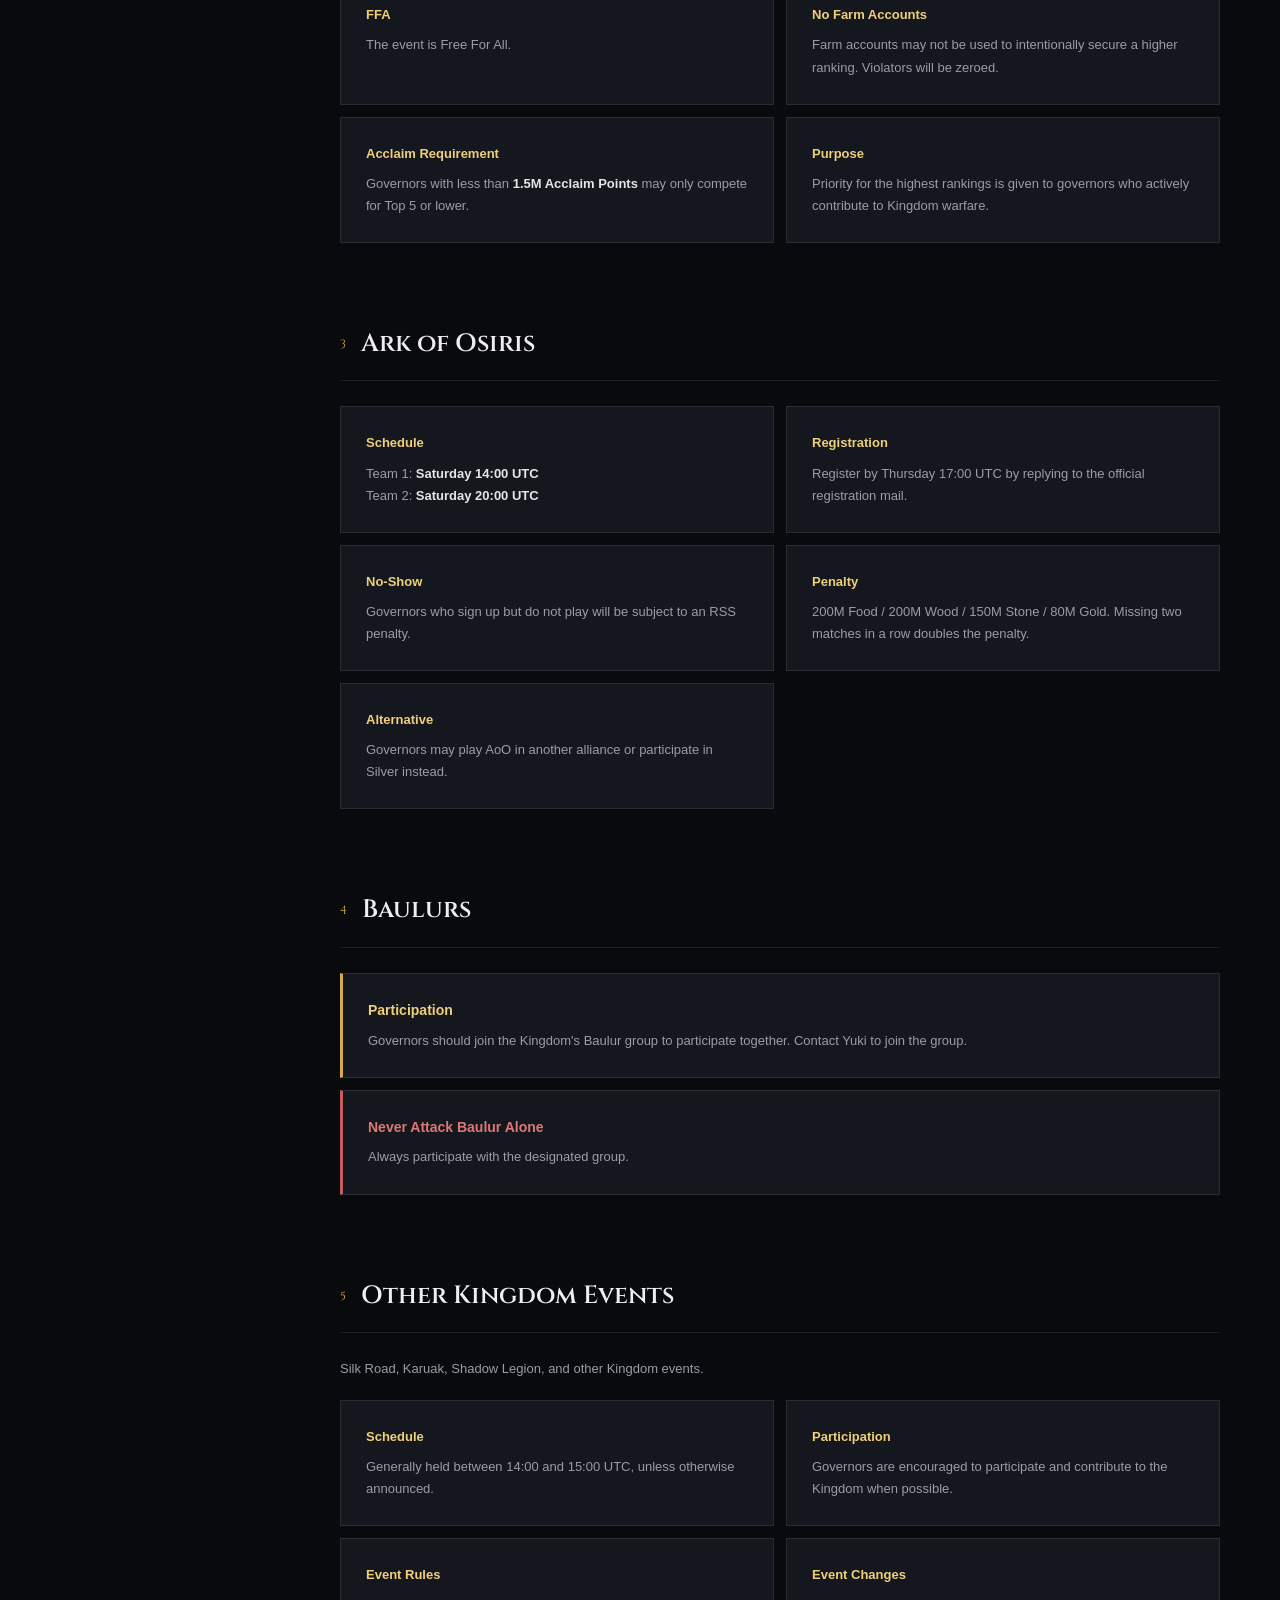
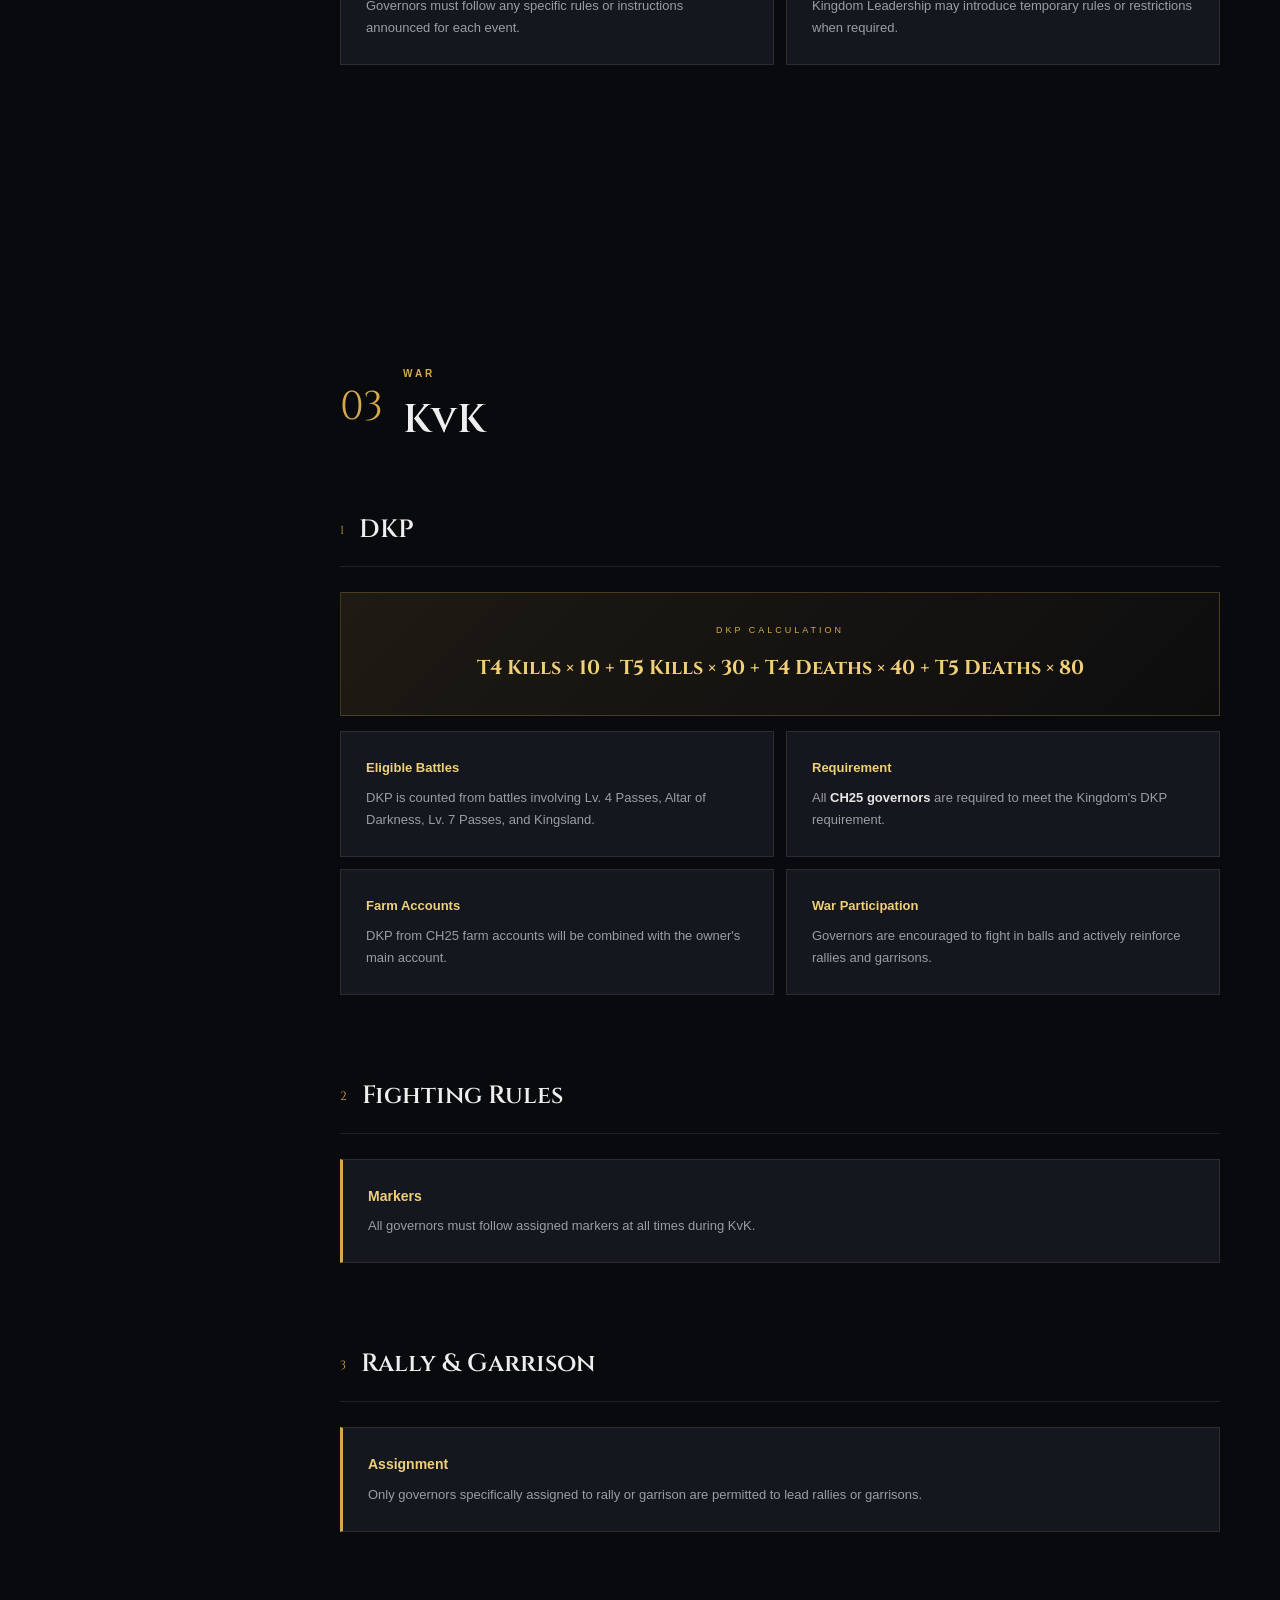
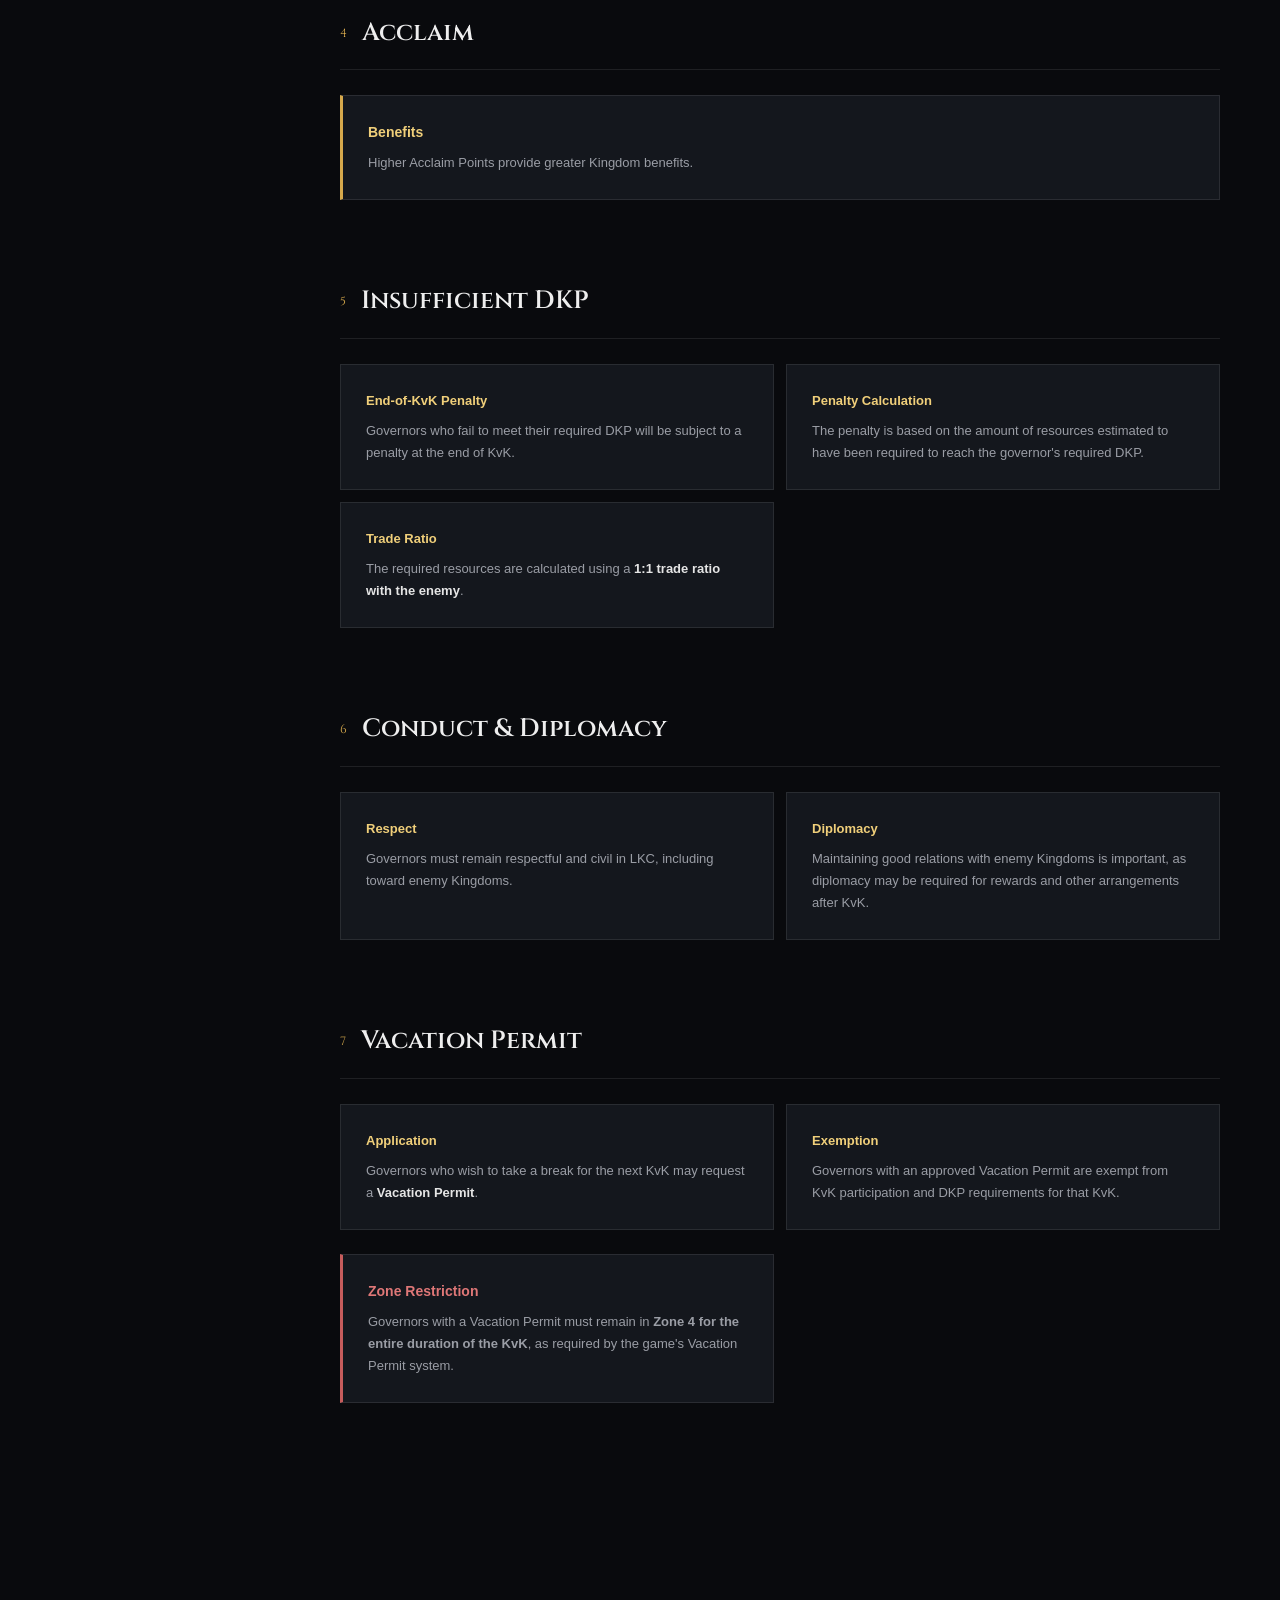
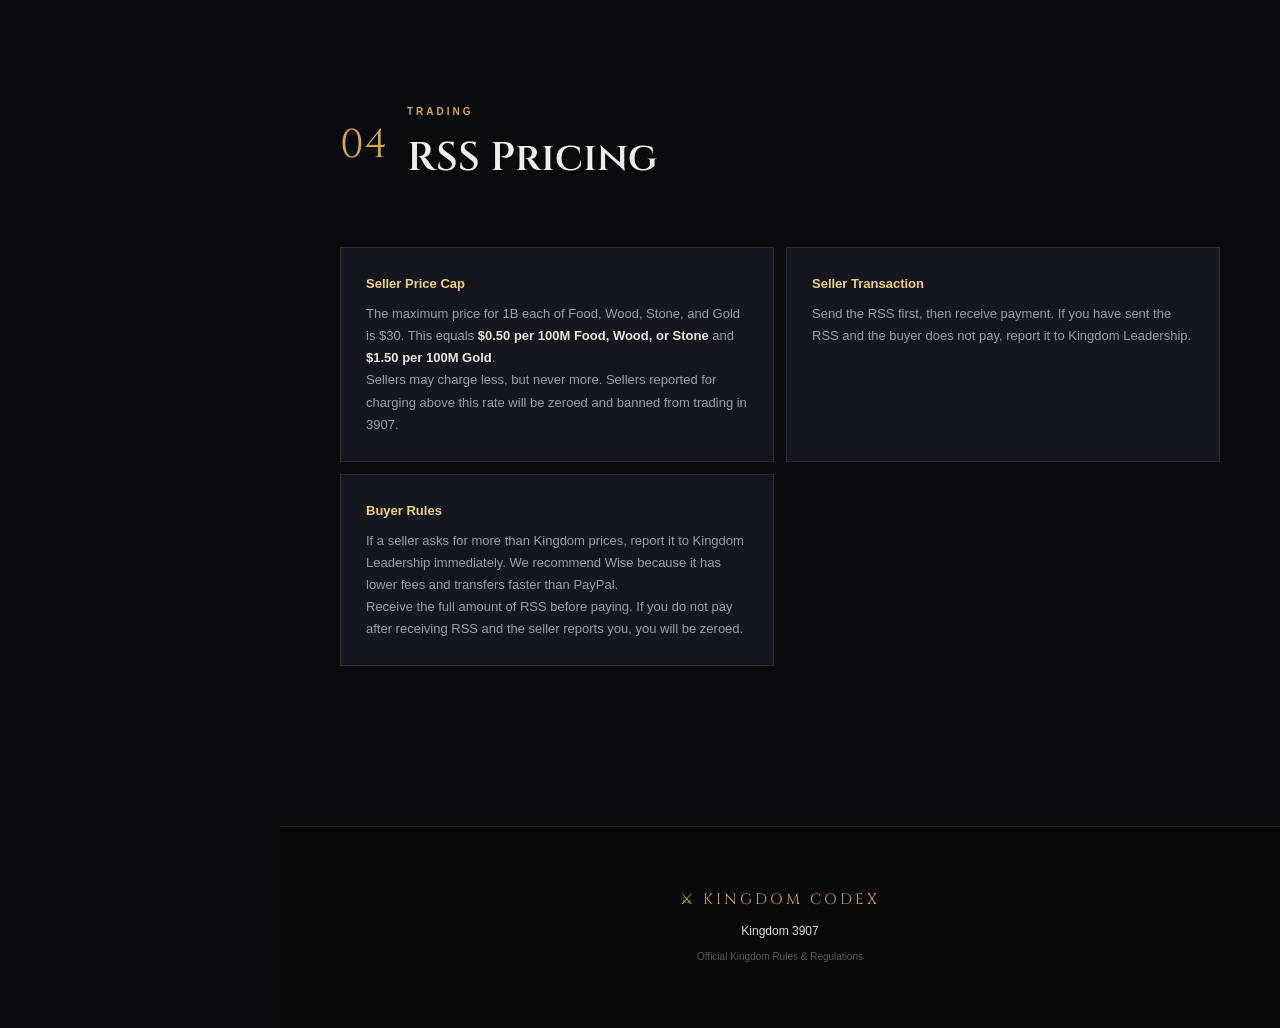
==== commit 2306195c: "fix rss price" ====
--- a/3907/index.html
+++ b/3907/index.html
@@ -821,8 +821,8 @@
                     <p>
                         The maximum price for 1B each of Food, Wood, Stone,
                         and Gold is $30. This equals
-                        <b>$0.60 per 100M Food, Wood, or Stone</b> and
-                        <b>$1.20 per 100M Gold</b>.
+                        <b>$0.50 per 100M Food, Wood, or Stone</b> and
+                        <b>$1.50 per 100M Gold</b>.
                     </p>
                     <p>
                         Sellers may charge less, but never more. Sellers
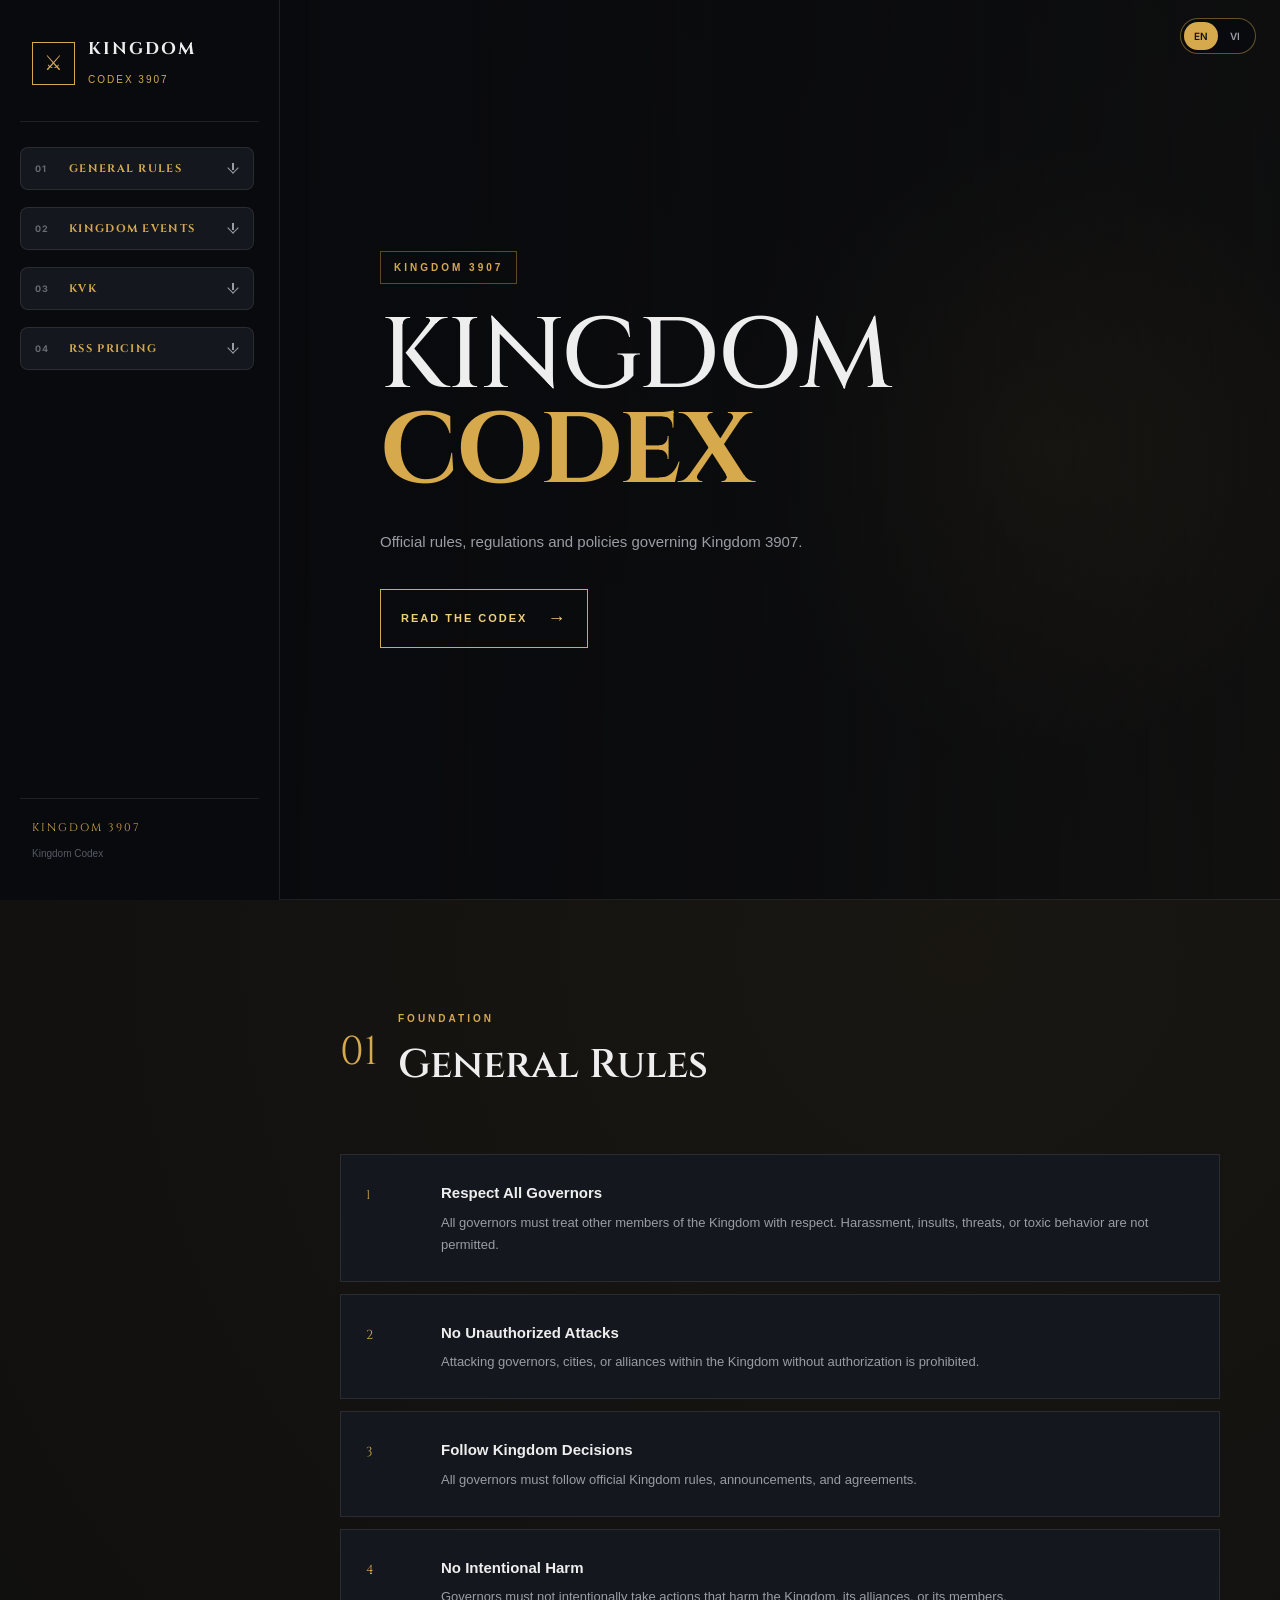
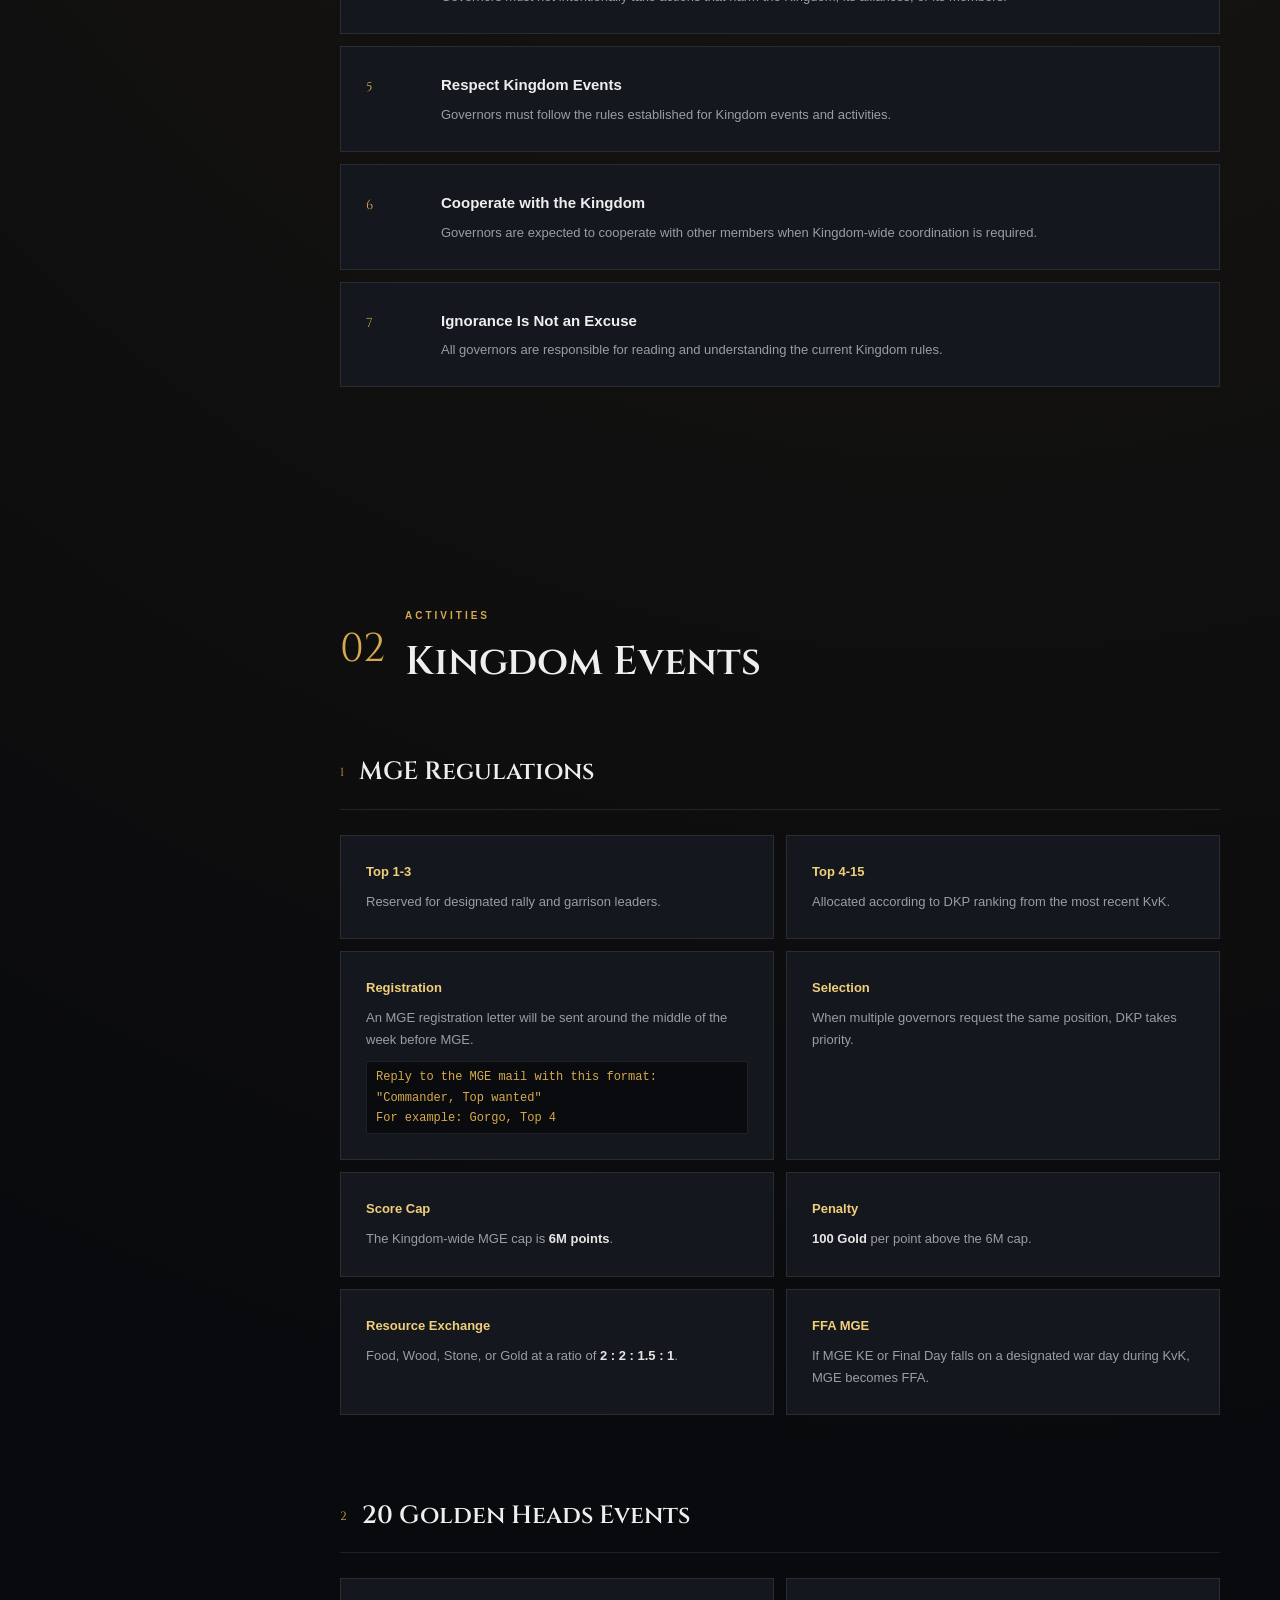
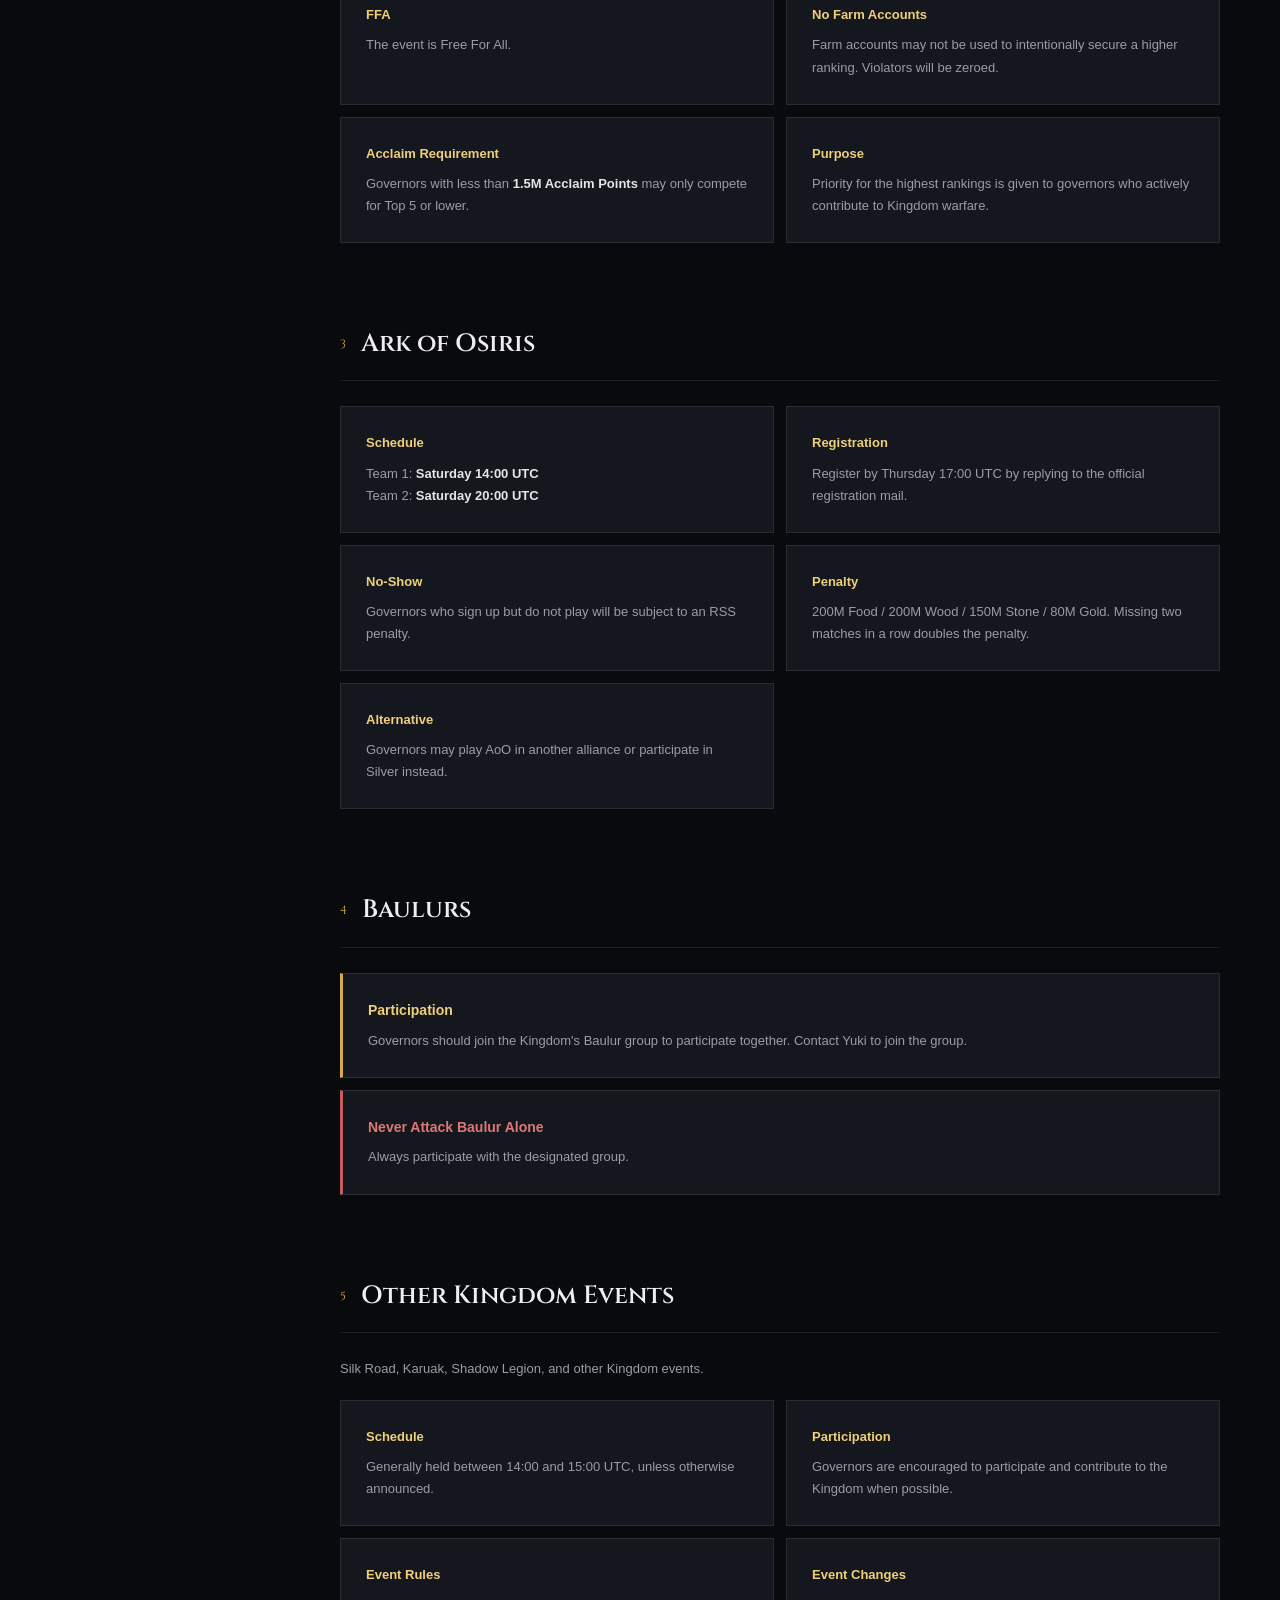
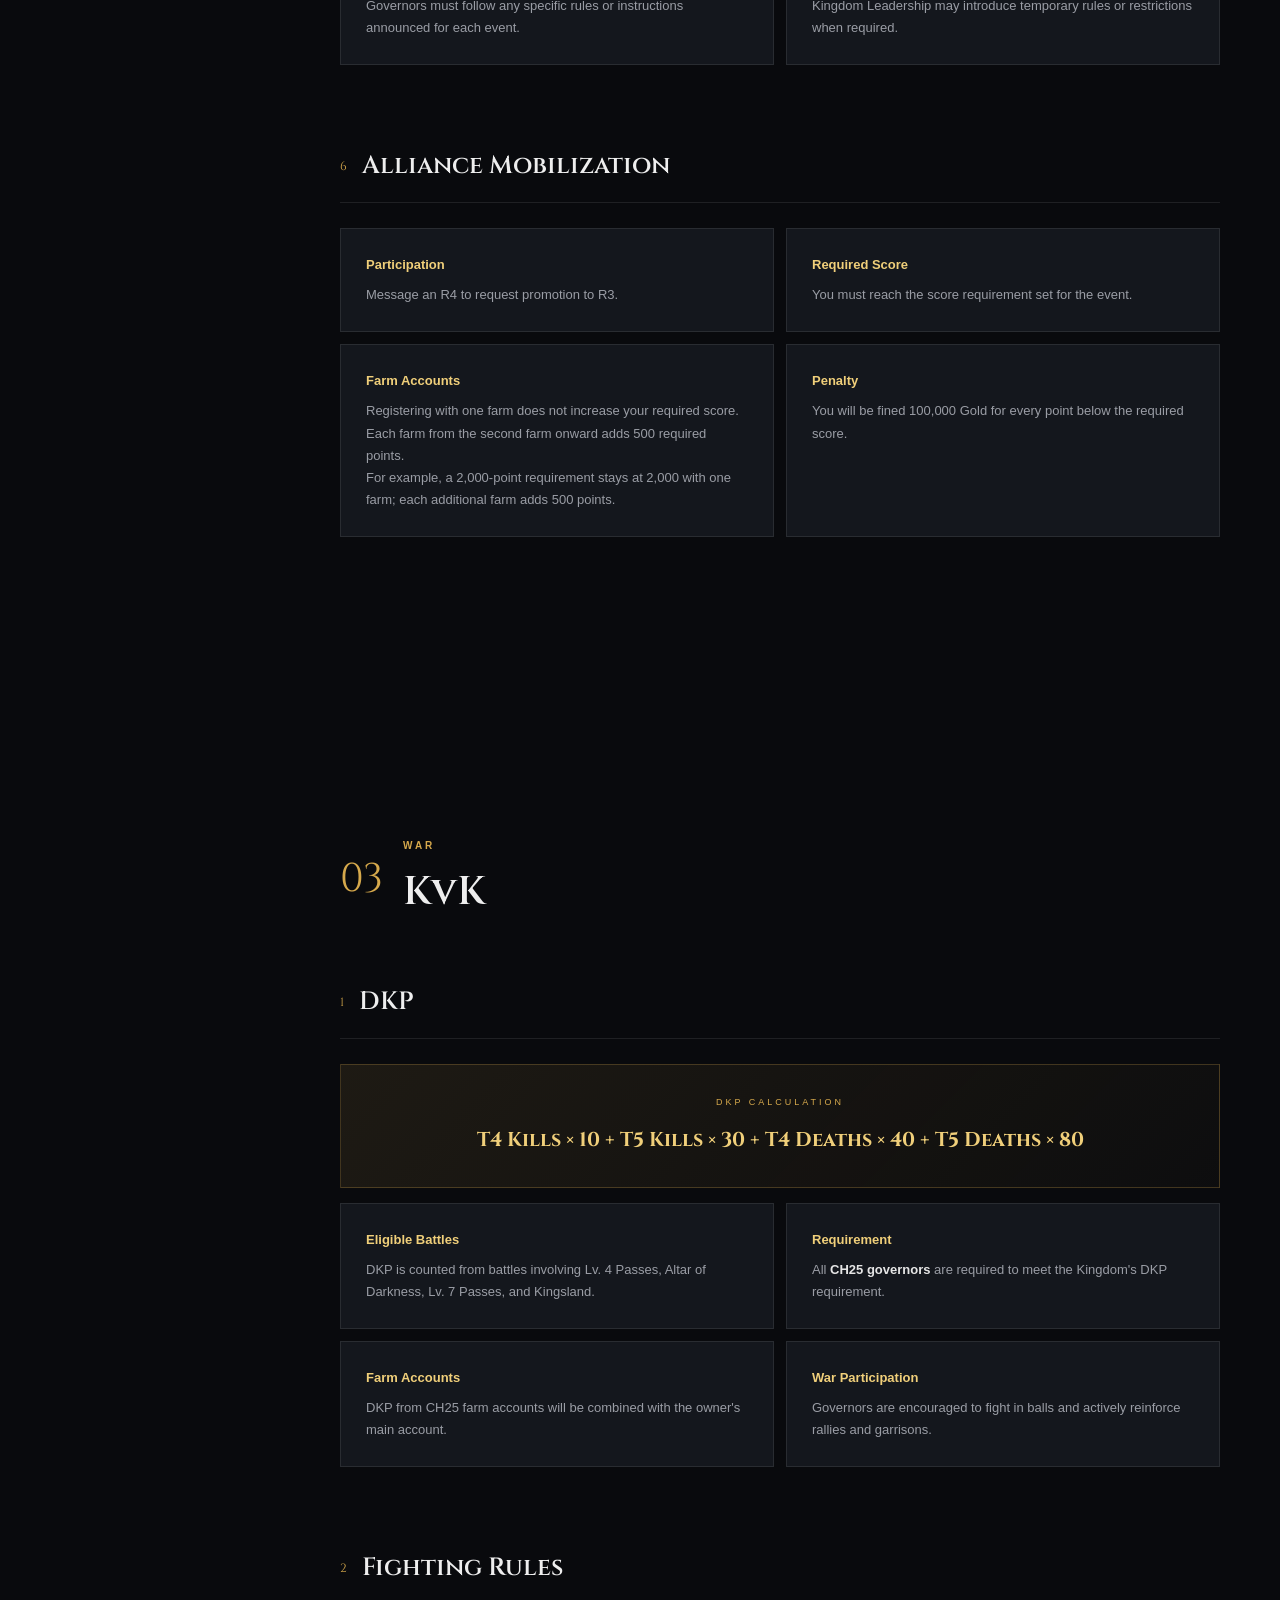
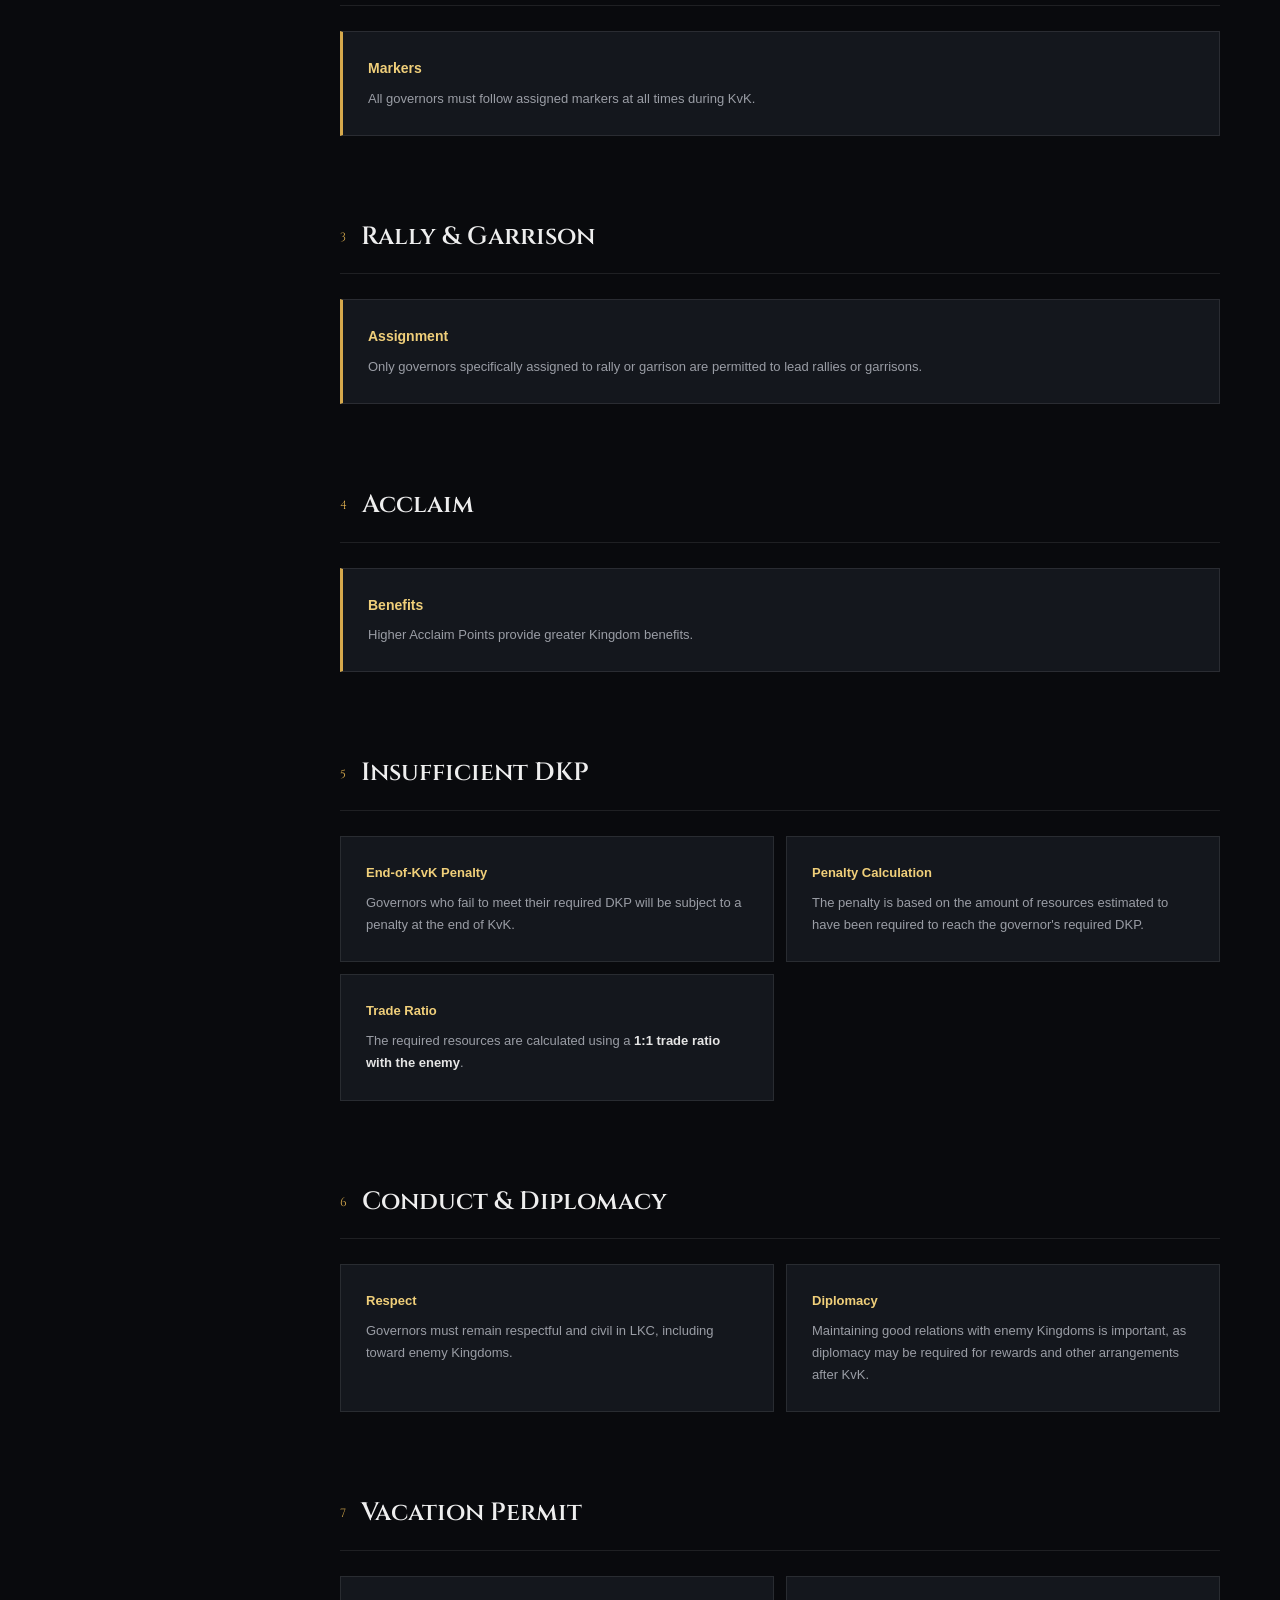
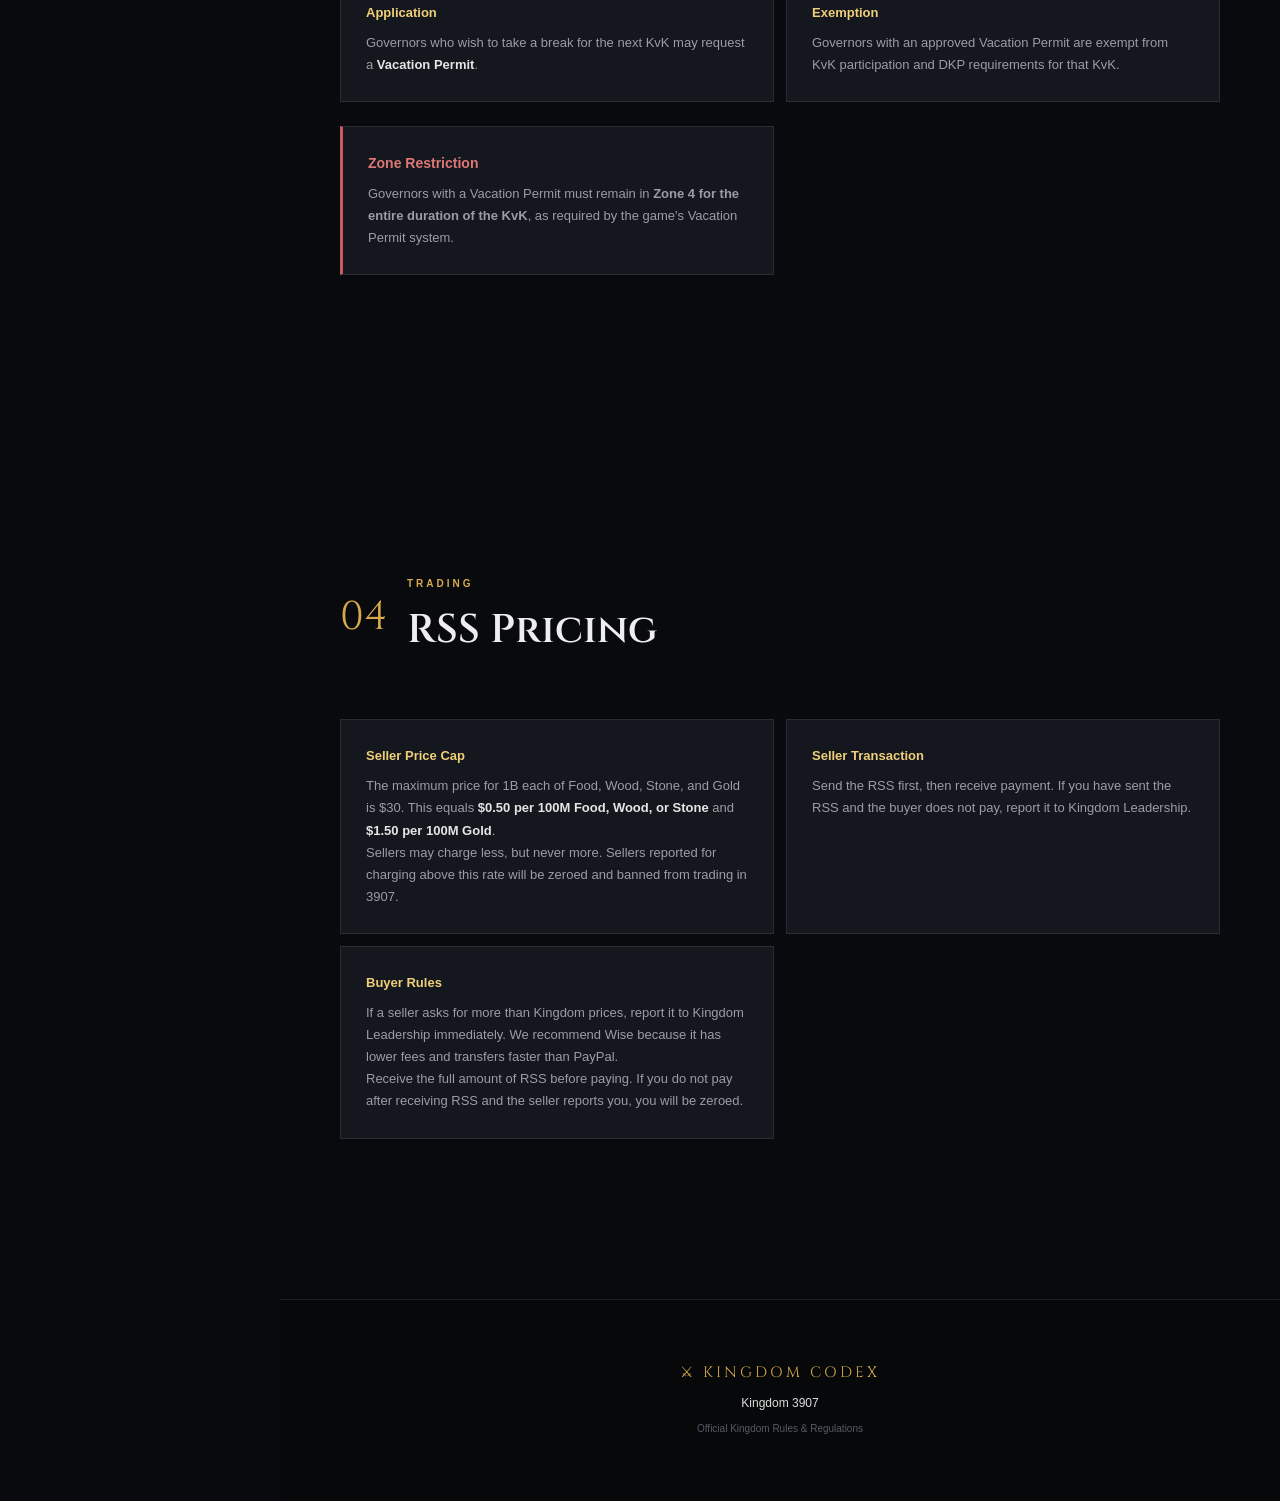
==== commit 0e237677: "add AM" ====
--- a/3907/index.html
+++ b/3907/index.html
@@ -89,6 +89,11 @@
                 <span>5</span>
                 Other Kingdom Events
             </a>
+
+            <a href="#alliance-mobilization" class="nav-link">
+                <span>6</span>
+                Alliance Mobilization
+            </a>
         </div>
     </div>
 
@@ -553,6 +558,42 @@
                             Kingdom Leadership may introduce temporary rules
                             or restrictions when required.
                         </p>
+                    </div>
+
+                </div>
+
+            </div>
+
+
+            <!-- Alliance Mobilization -->
+            <div class="event-block" id="alliance-mobilization">
+
+                <div class="event-header">
+                    <span>6</span>
+                    <h3>Alliance Mobilization</h3>
+                </div>
+
+                <div class="rule-grid">
+
+                    <div class="info-card">
+                        <strong>Participation</strong>
+                        <p>Message an R4 to request promotion to R3.</p>
+                    </div>
+
+                    <div class="info-card">
+                        <strong>Required Score</strong>
+                        <p>You must reach the score requirement set for the event.</p>
+                    </div>
+
+                    <div class="info-card">
+                        <strong>Farm Accounts</strong>
+                        <p>Registering with one farm does not increase your required score. Each farm from the second farm onward adds 500 required points.</p>
+                        <p>For example, a 2,000-point requirement stays at 2,000 with one farm; each additional farm adds 500 points.</p>
+                    </div>
+
+                    <div class="info-card">
+                        <strong>Penalty</strong>
+                        <p>You will be fined 100,000 Gold for every point below the required score.</p>
                     </div>
 
                 </div>
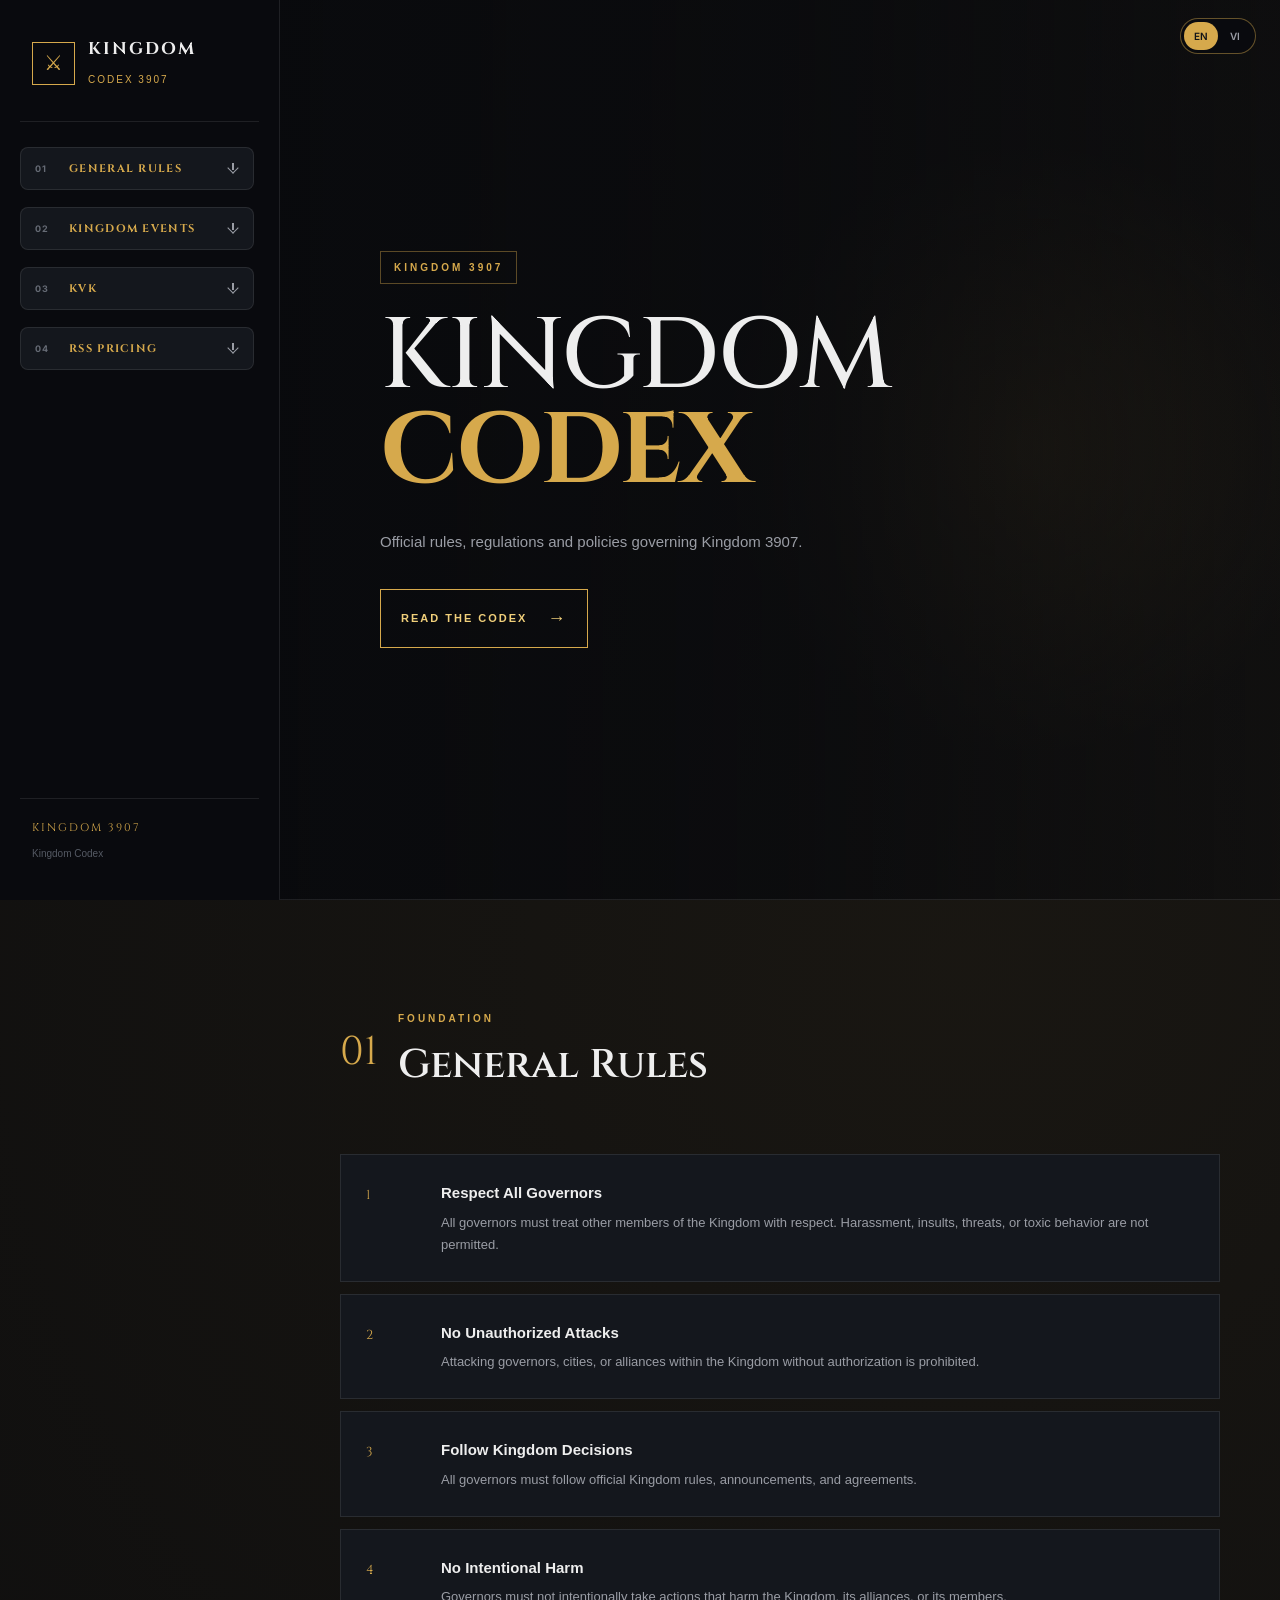
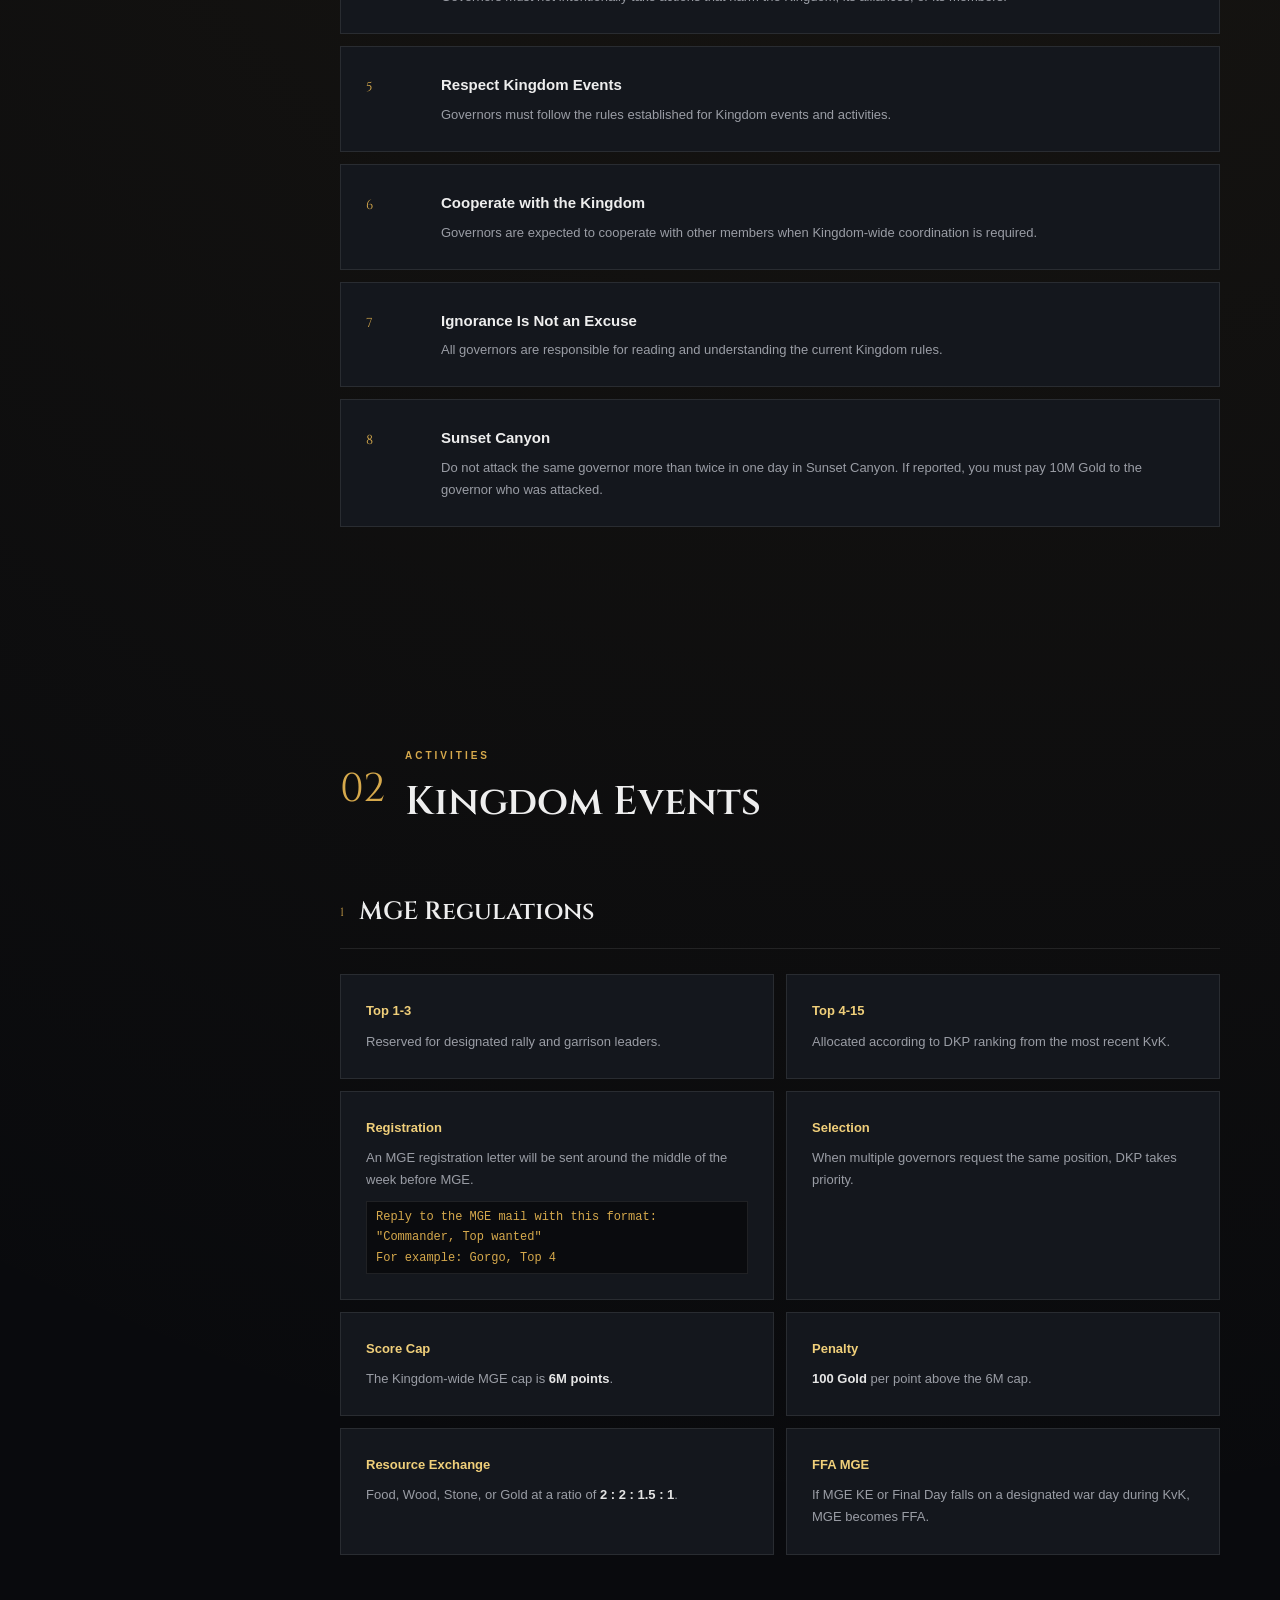
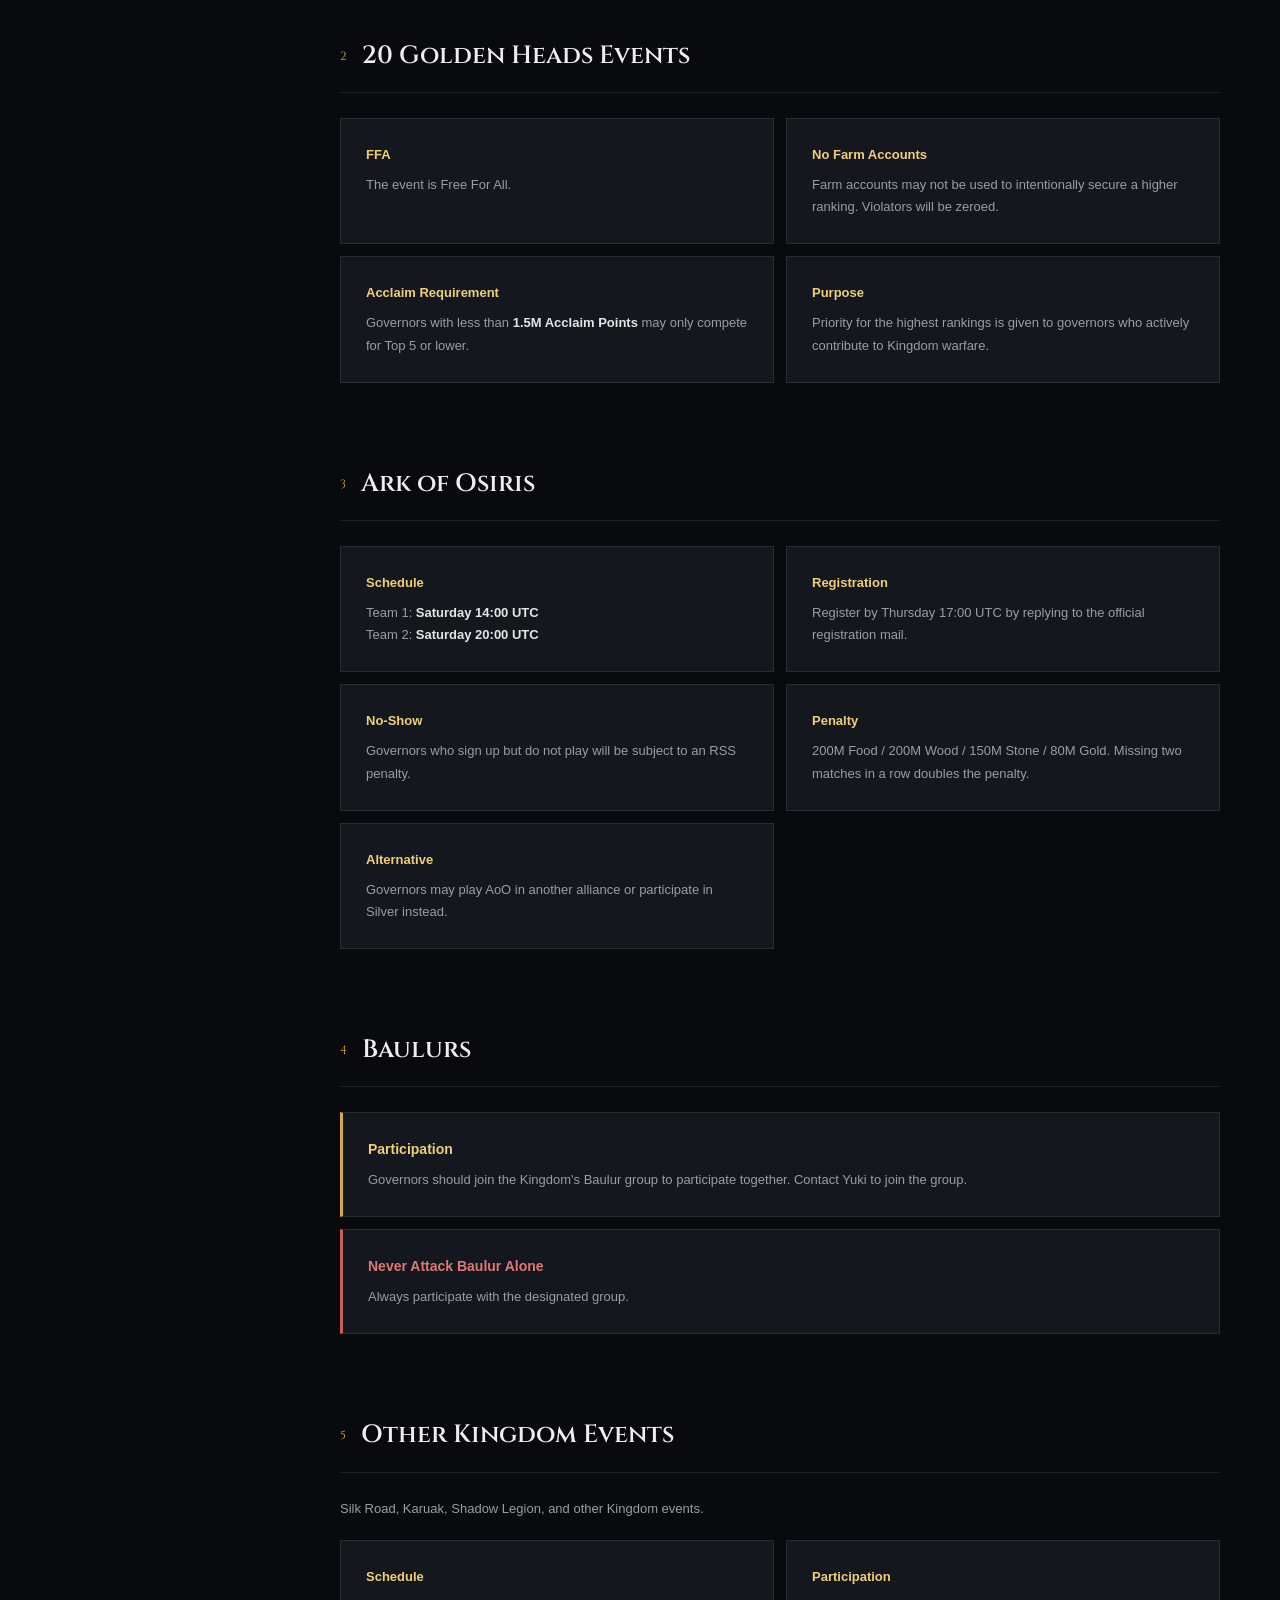
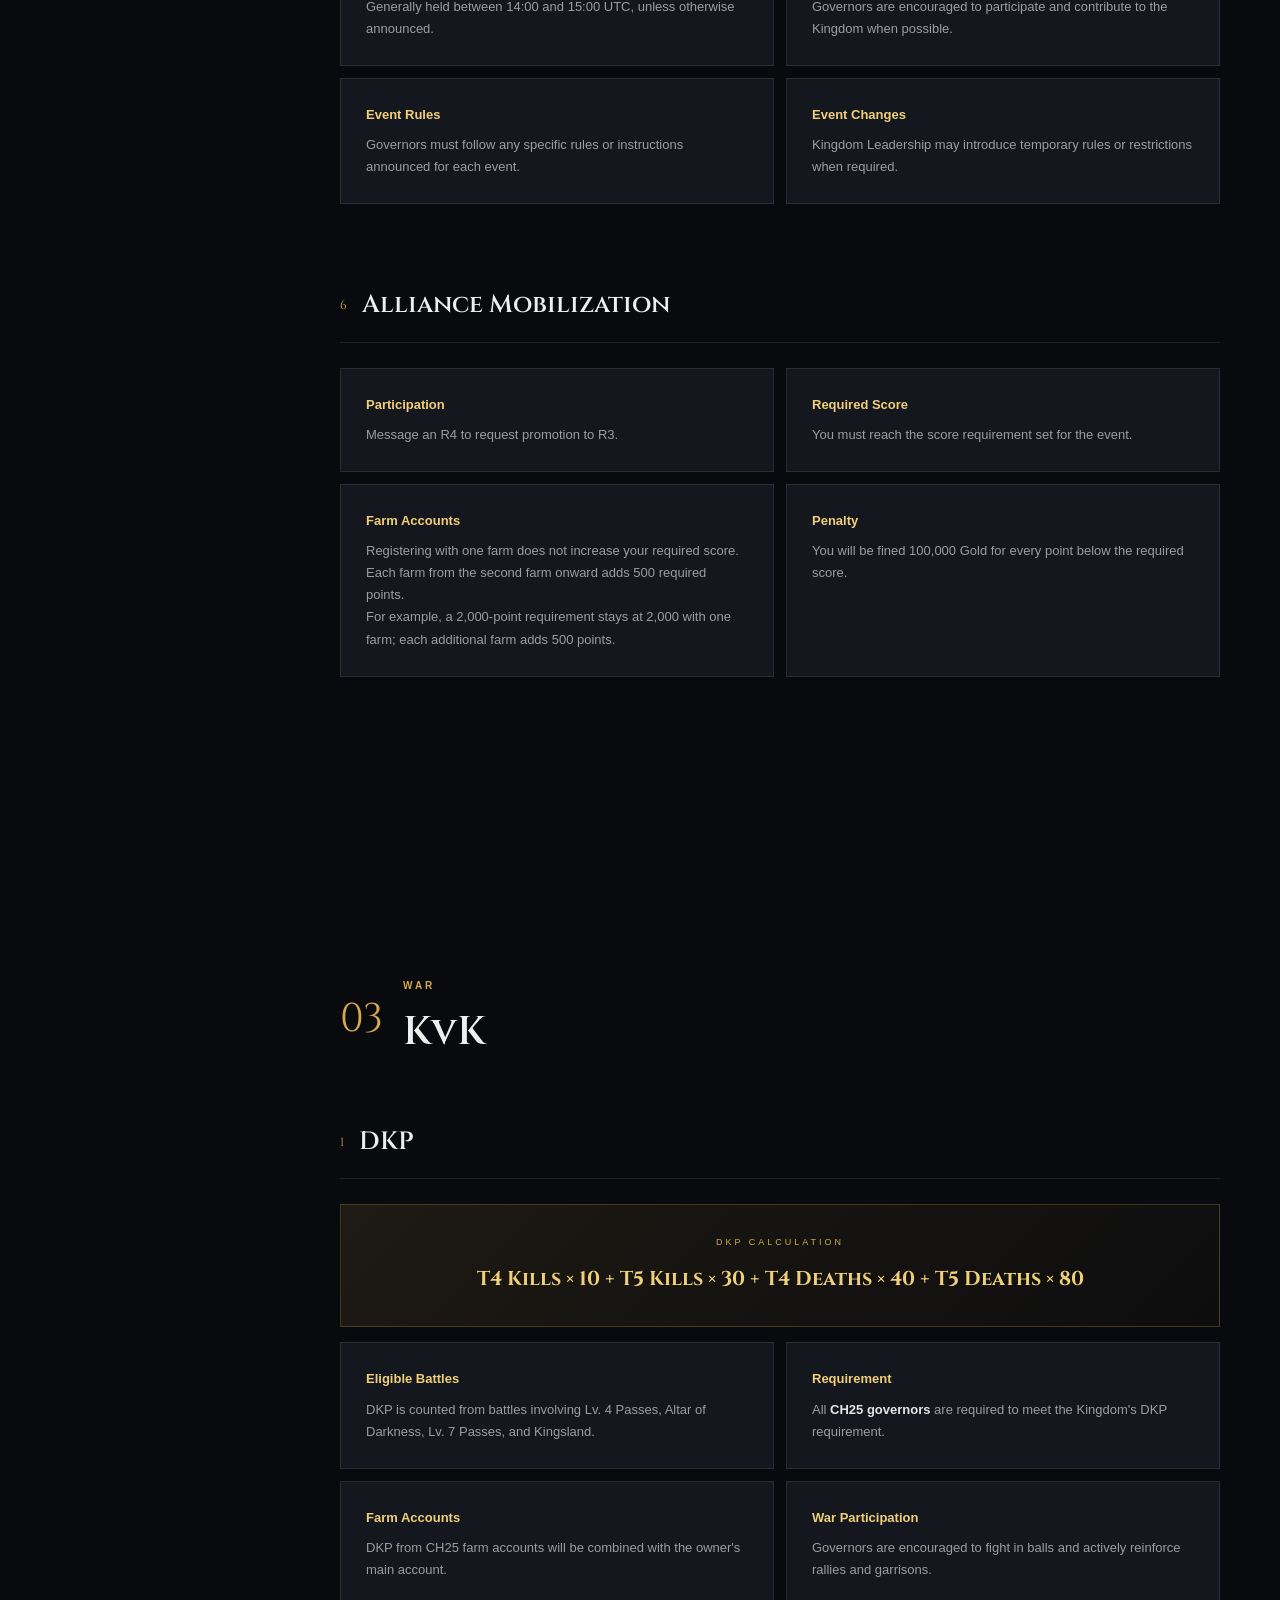
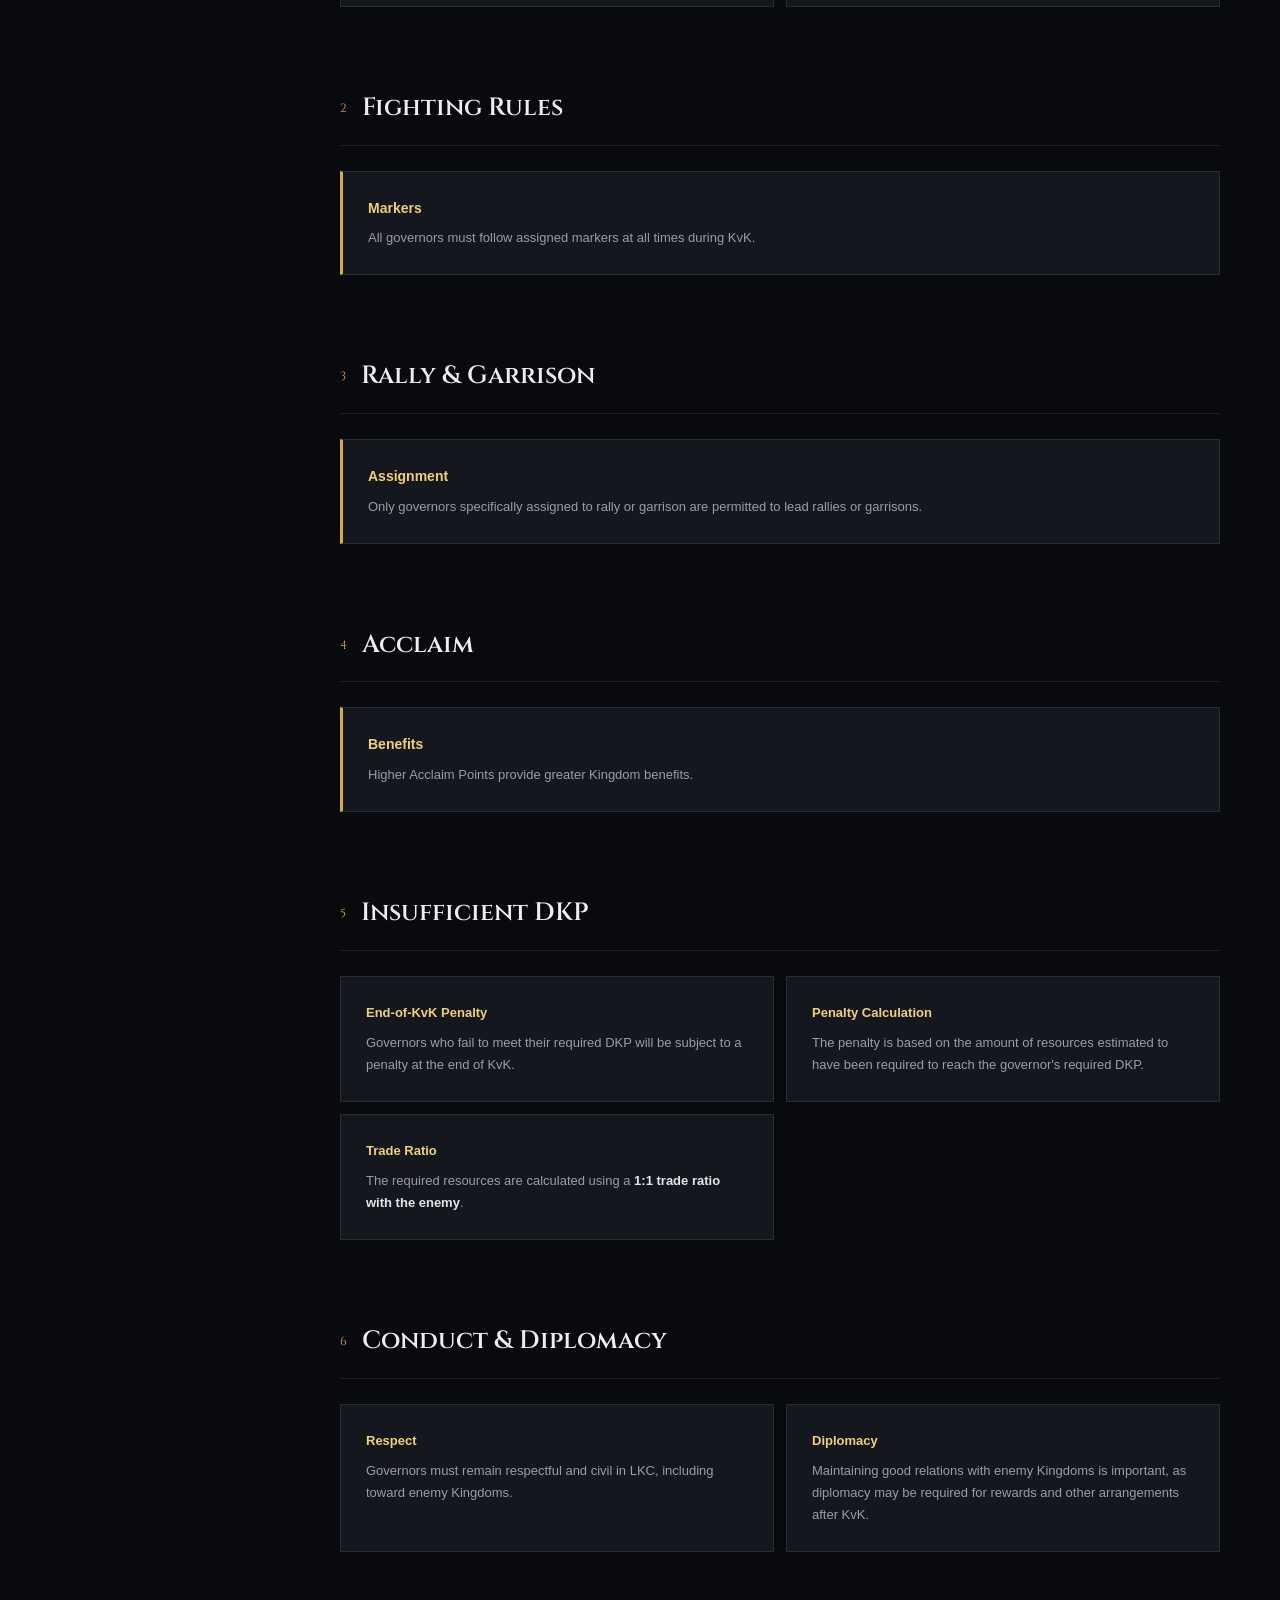
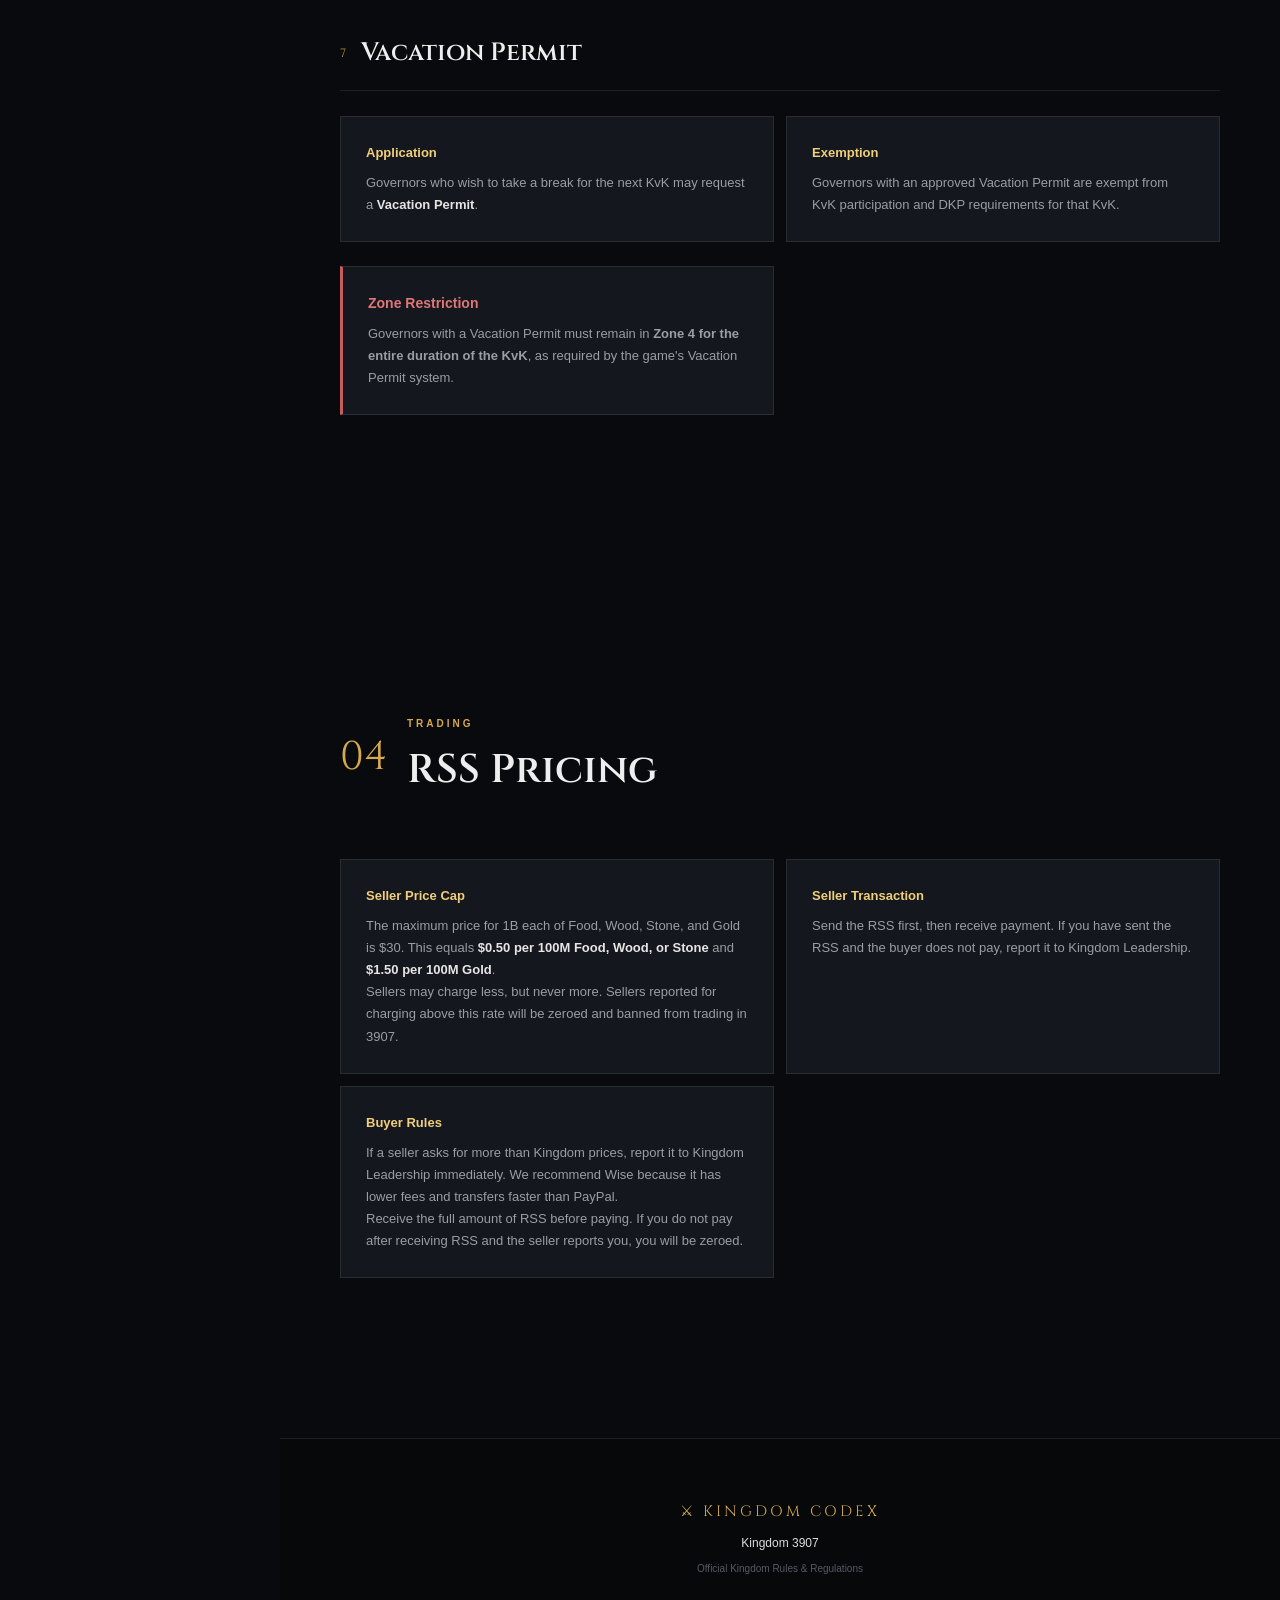
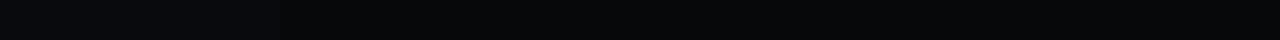
==== commit 968c2f15: "add sunset canyon rule" ====
--- a/3907/index.html
+++ b/3907/index.html
@@ -292,6 +292,18 @@
                     </div>
                 </article>
 
+                <article class="rule">
+                    <div class="rule-number">8</div>
+                    <div>
+                        <h3>Sunset Canyon</h3>
+                        <p>
+                            Do not attack the same governor more than twice in
+                            one day in Sunset Canyon. If reported, you must pay
+                            10M Gold to the governor who was attacked.
+                        </p>
+                    </div>
+                </article>
+
             </div>
 
         </section>
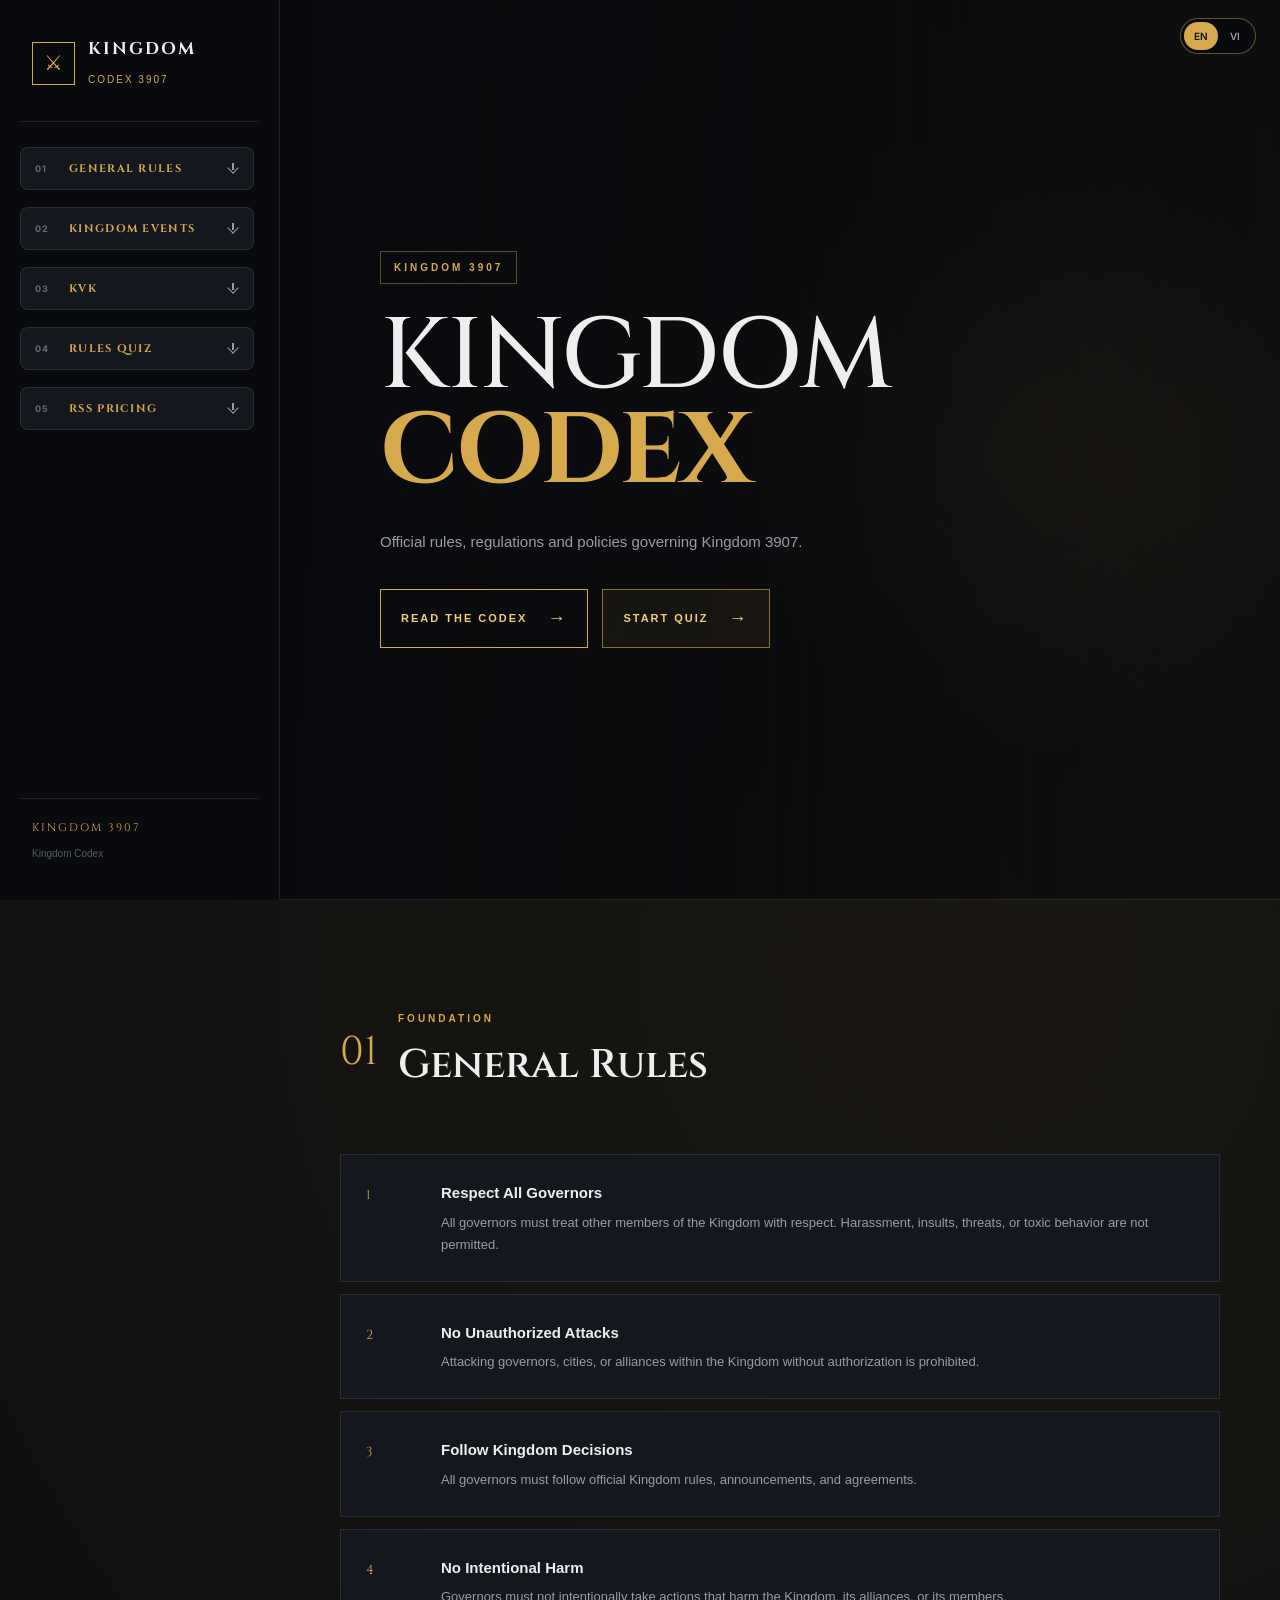
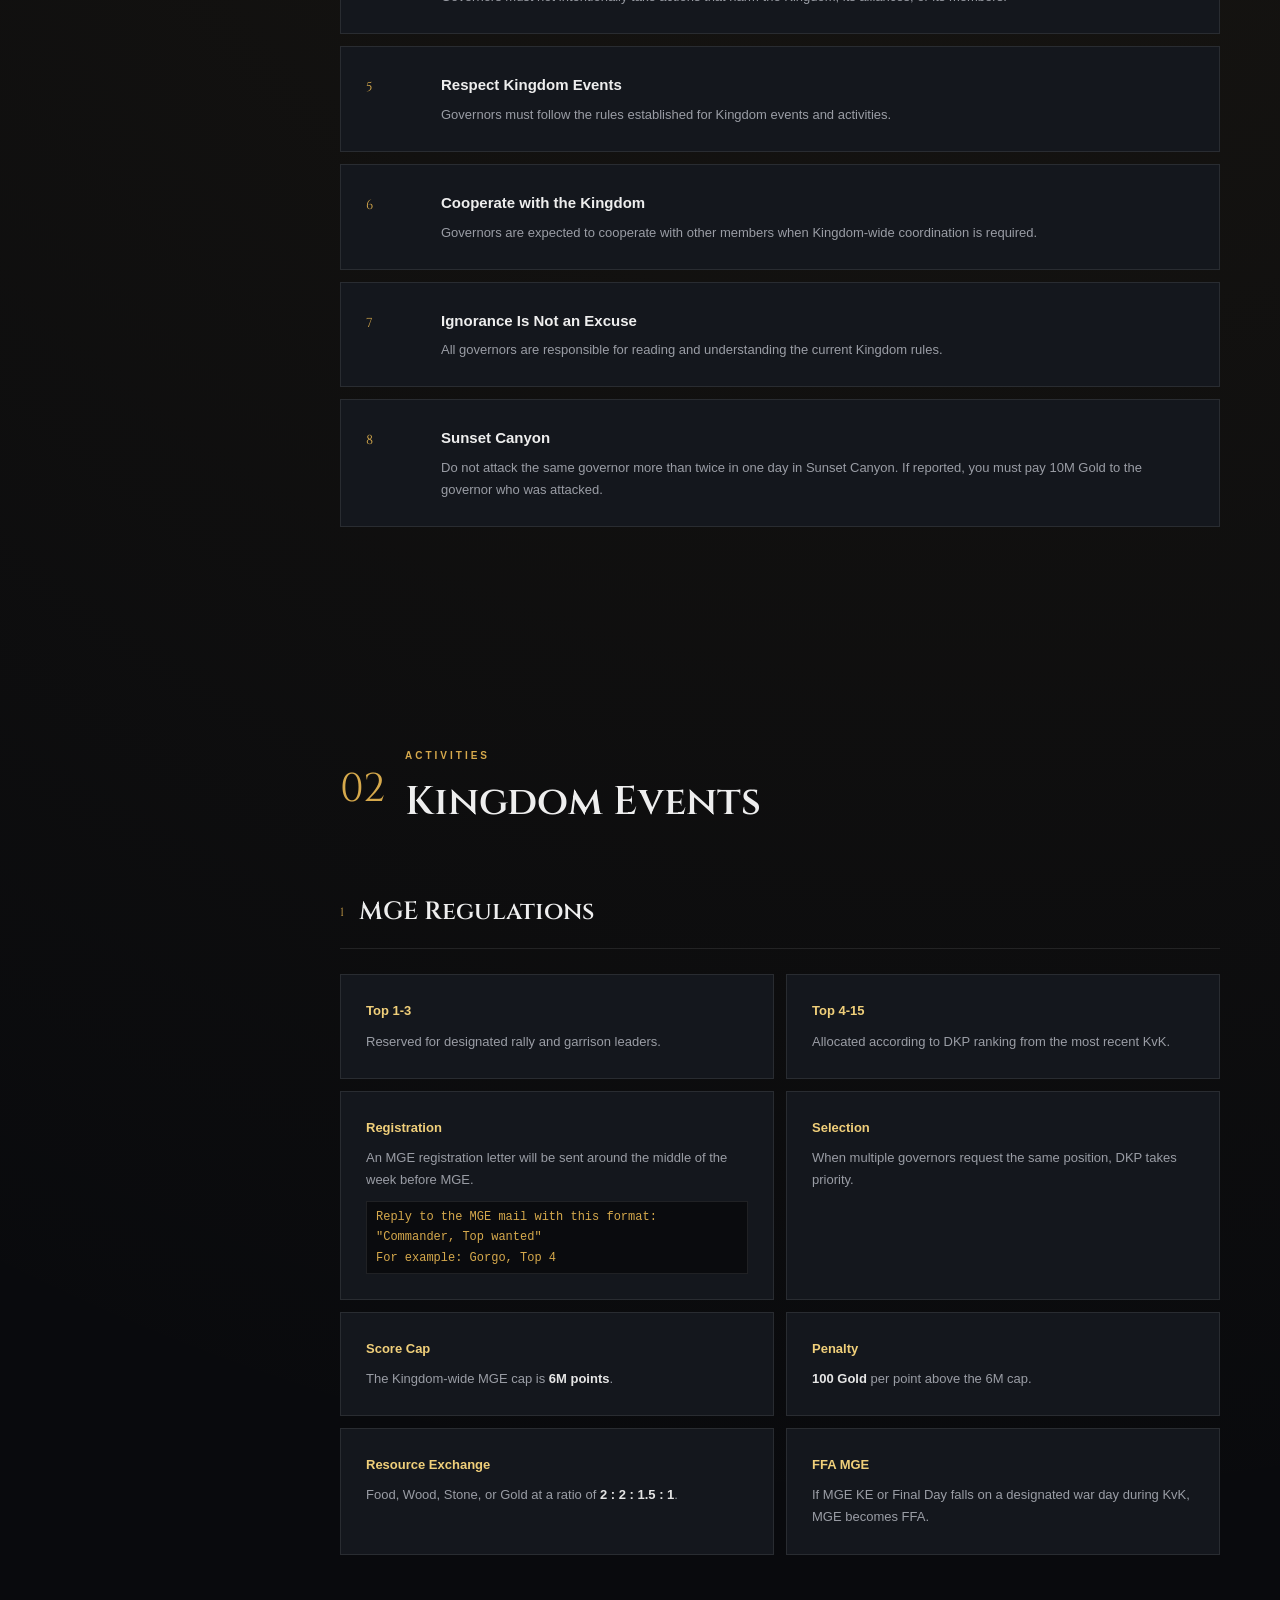
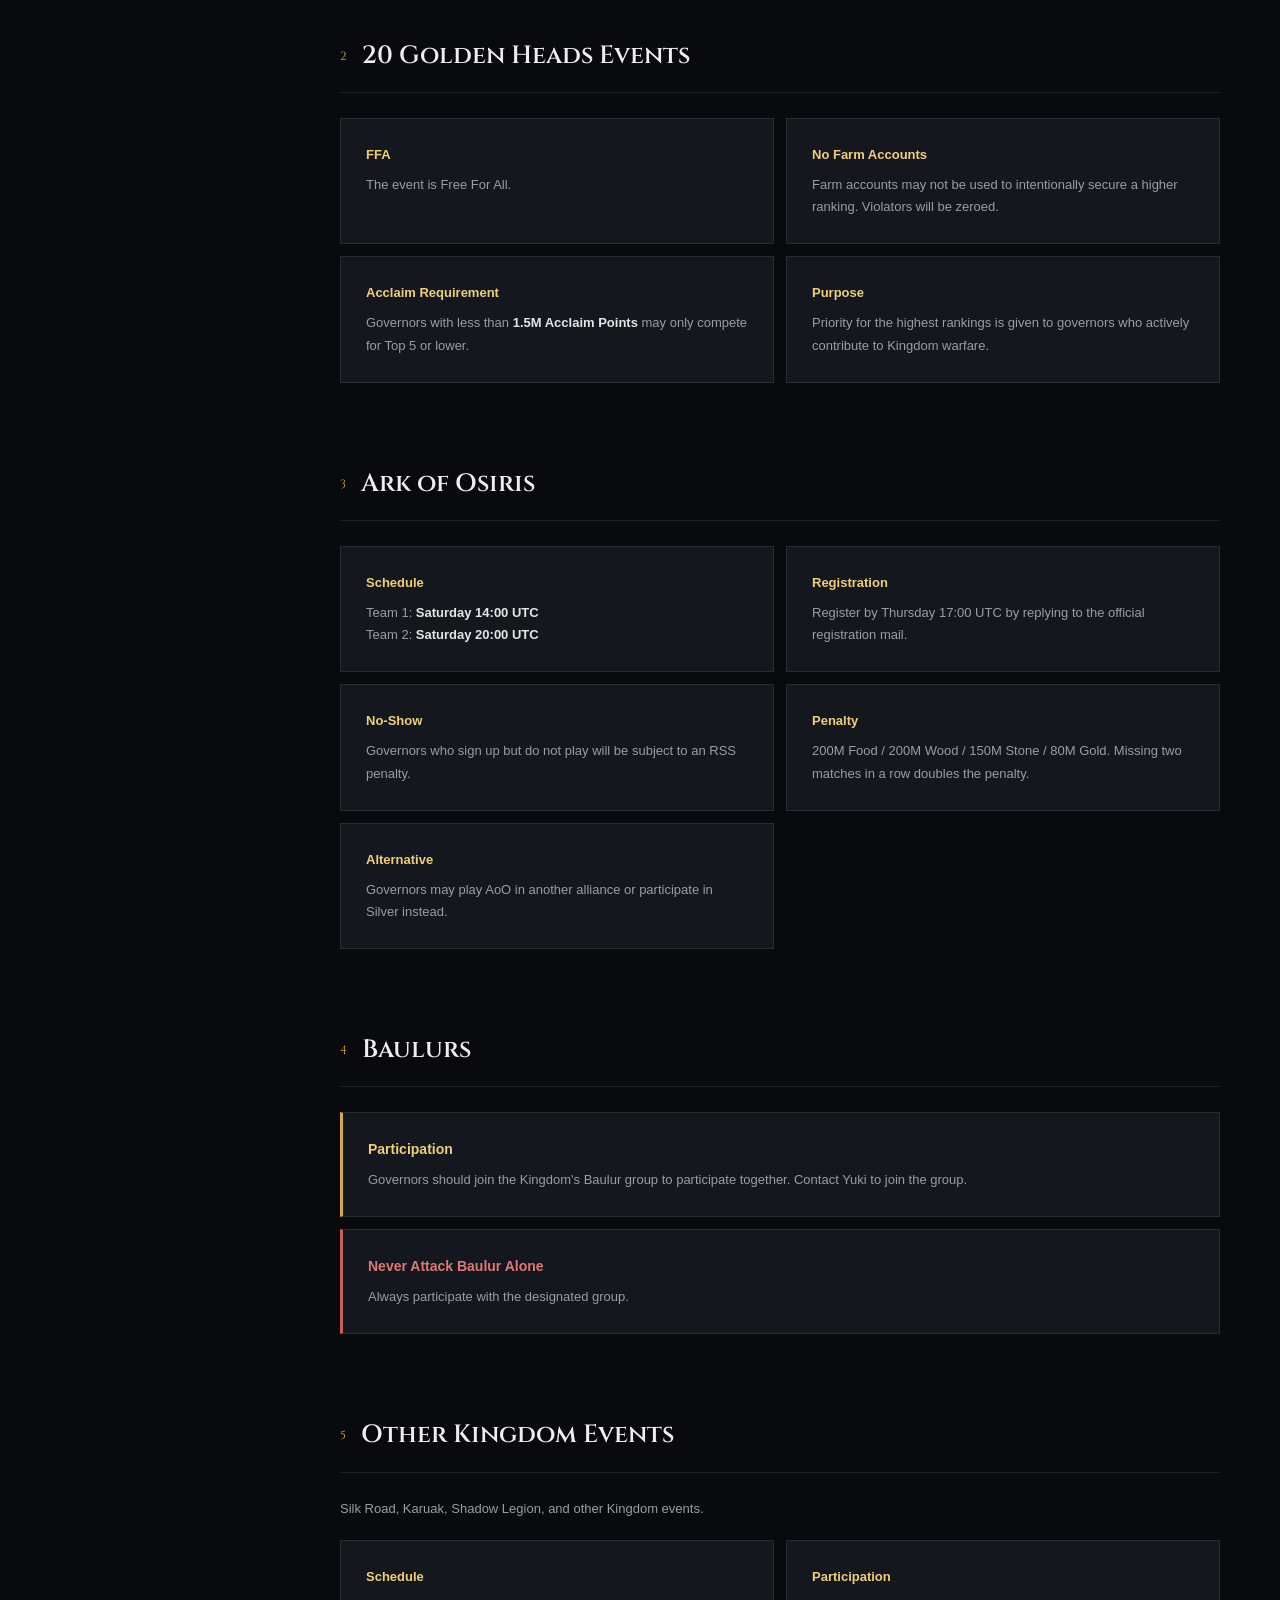
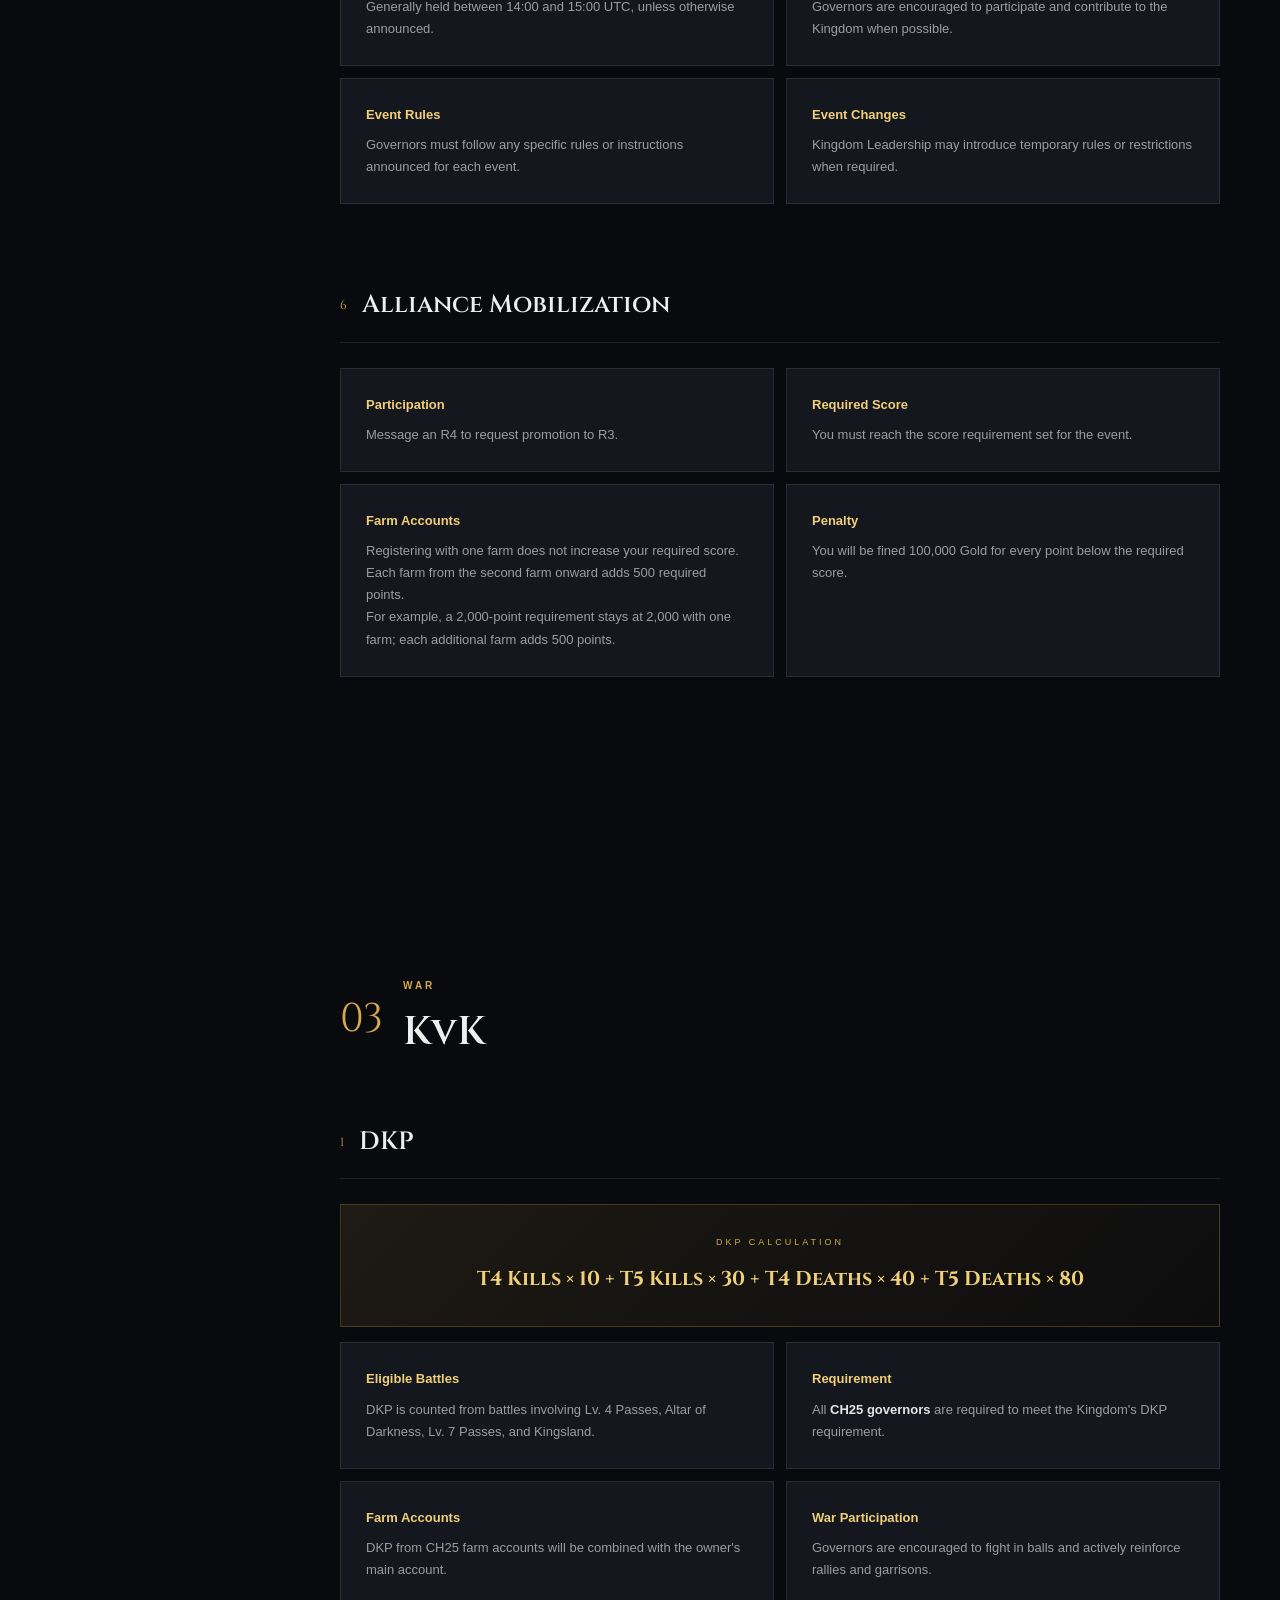
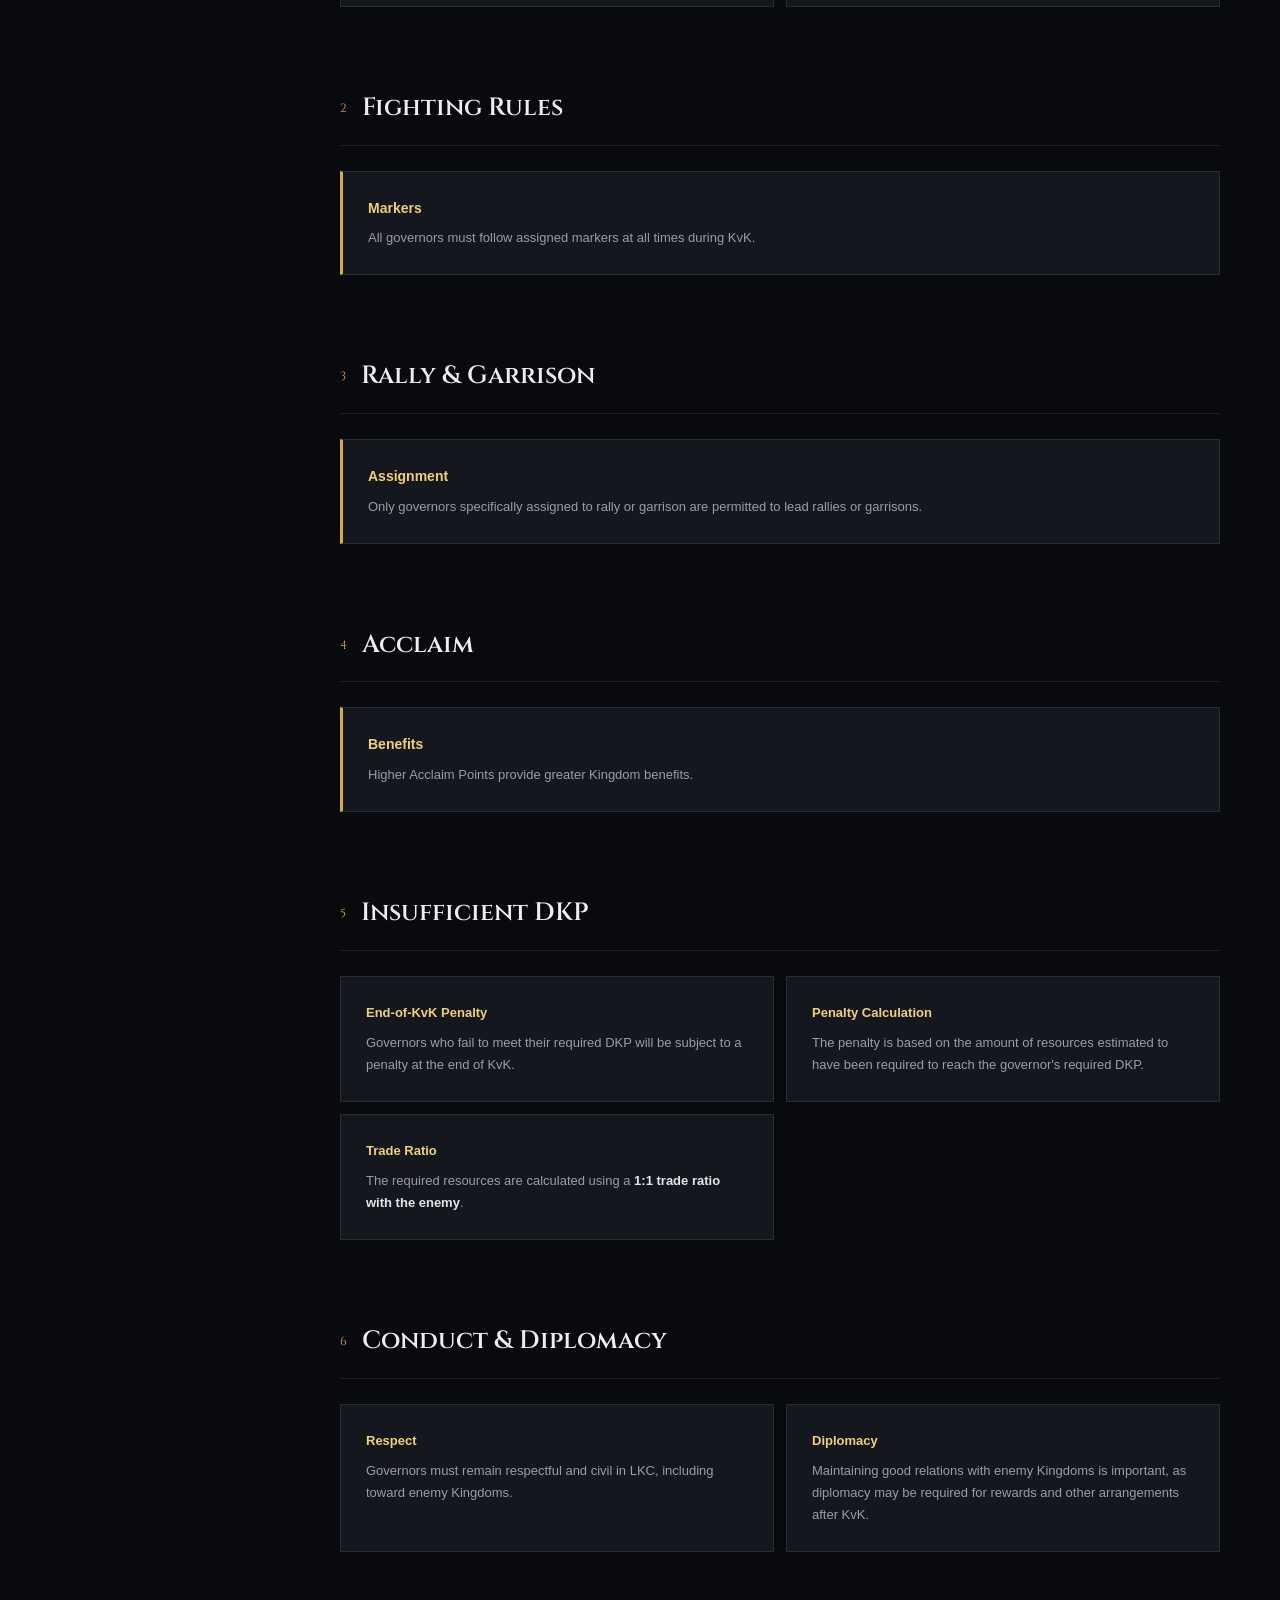
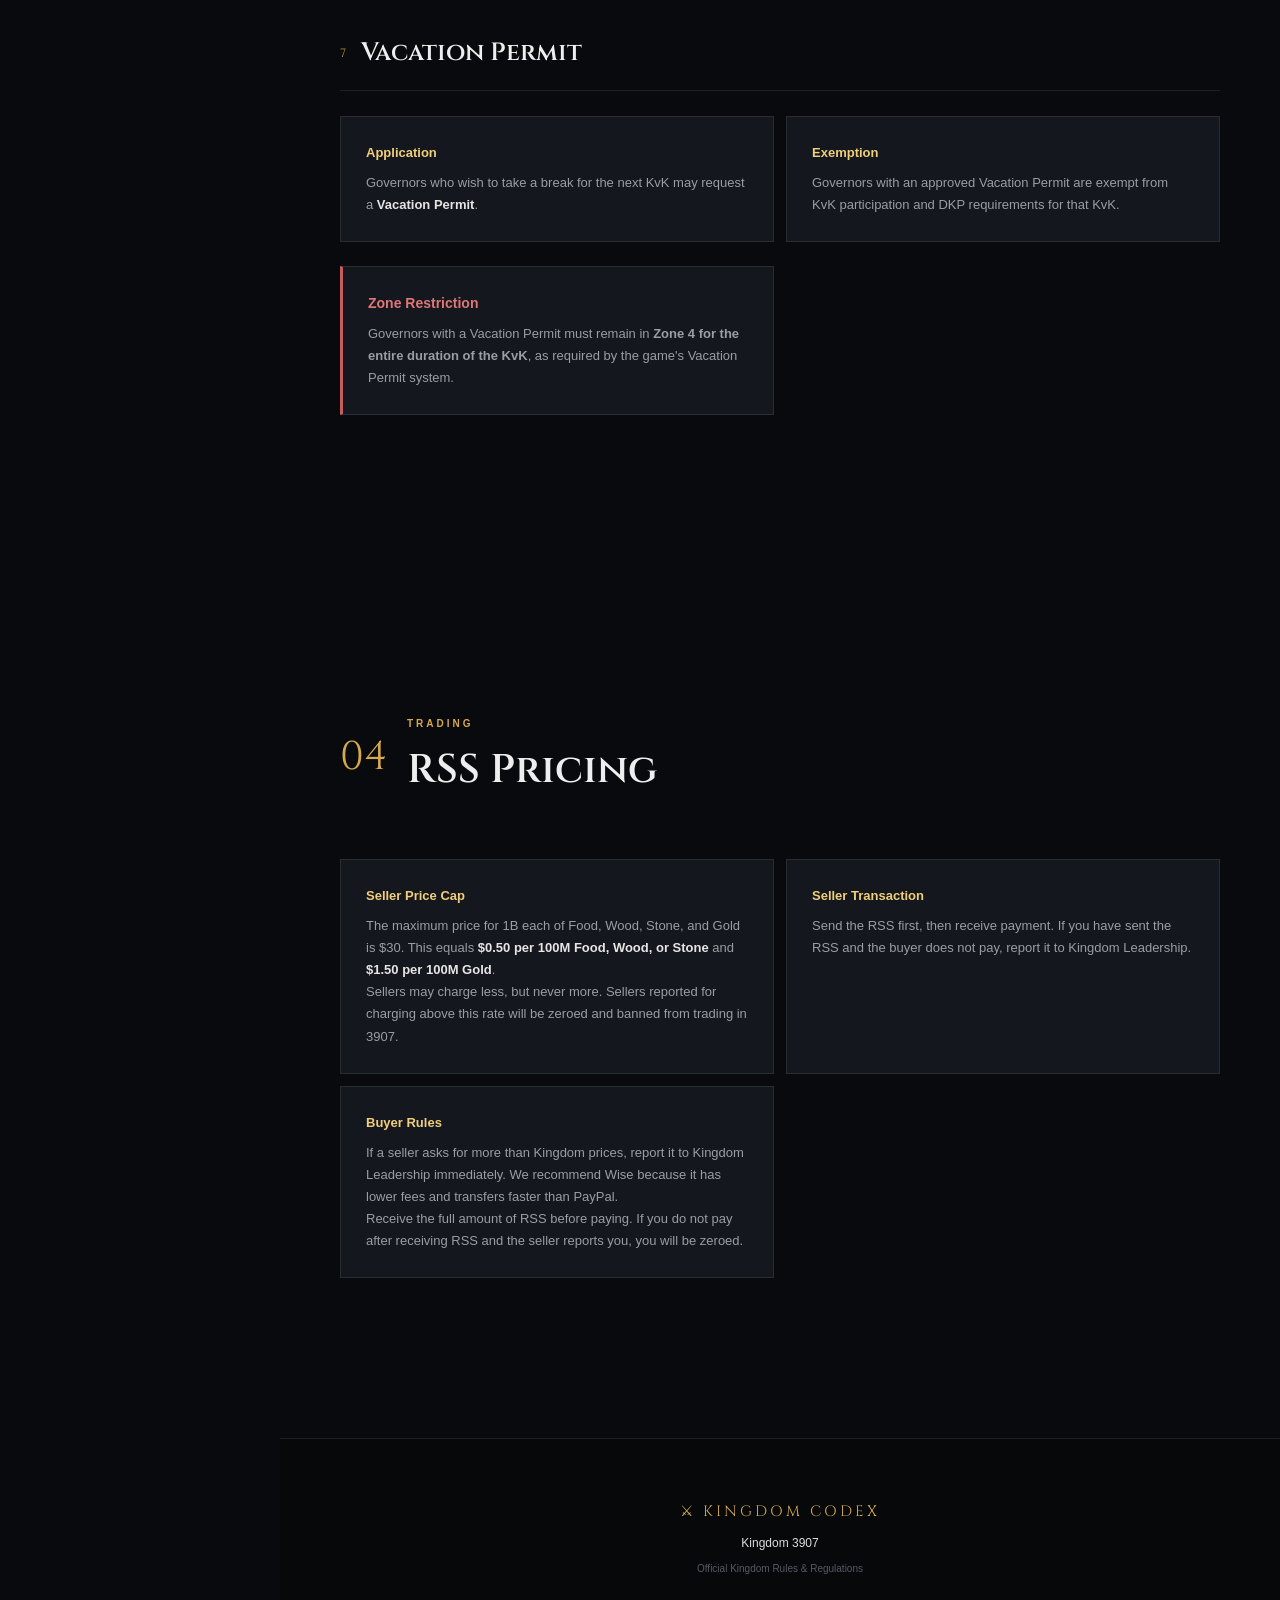
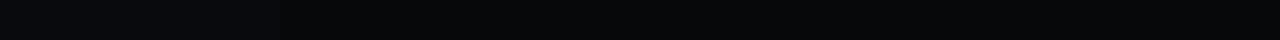
==== commit 3317d11d: "add quiz" ====
--- a/3907/index.html
+++ b/3907/index.html
@@ -147,6 +147,31 @@
     <div class="nav-group">
         <button class="nav-title" onclick="toggleNavGroup(this)">
             <span>04</span>
+            RULES QUIZ
+            <b aria-hidden="true"></b>
+        </button>
+
+        <div class="nav-items">
+            <a href="quiz/index.html#how-it-works" class="nav-link">
+                <span>1</span>
+                How It Works
+            </a>
+
+            <a href="quiz/index.html#practice-quiz" class="nav-link">
+                <span>2</span>
+                Practice Quiz
+            </a>
+
+            <a href="quiz/index.html#final-quiz" class="nav-link">
+                <span>3</span>
+                Final Quiz
+            </a>
+        </div>
+    </div>
+
+    <div class="nav-group">
+        <button class="nav-title" onclick="toggleNavGroup(this)">
+            <span>05</span>
             RSS PRICING
             <b aria-hidden="true"></b>
         </button>
@@ -191,10 +216,16 @@
                     governing Kingdom 3907.
                 </p>
 
-                <a href="#general" class="start-btn">
-                    READ THE CODEX
-                    <span>→</span>
-                </a>
+                <div class="hero-actions">
+                    <a href="#general" class="start-btn">
+                        READ THE CODEX
+                        <span>→</span>
+                    </a>
+                    <a href="quiz/index.html" class="start-btn secondary-btn">
+                        START QUIZ
+                        <span>→</span>
+                    </a>
+                </div>
 
             </div>
 
--- a/3907/style.css
+++ b/3907/style.css
@@ -332,13 +332,18 @@
     font-size: 15px;
 }
 
+.hero-actions {
+    display: flex;
+    flex-wrap: wrap;
+    gap: 14px;
+    margin-top: 35px;
+}
+
 .start-btn {
     display: inline-flex;
     align-items: center;
     gap: 20px;
 
-    margin-top: 35px;
-
     padding: 13px 20px;
 
     border: 1px solid var(--gold);
@@ -355,6 +360,11 @@
 .start-btn:hover {
     background: var(--gold);
     color: #111;
+}
+
+.secondary-btn {
+    border-color: rgba(214, 169, 76, 0.6);
+    background: rgba(214, 169, 76, 0.06);
 }
 
 .start-btn span {
@@ -987,12 +997,317 @@
     font-family: "Noto Sans", sans-serif;
 }
 
+.quiz-shell {
+    max-width: 1100px;
+    margin: 0 auto;
+    padding: 80px 32px 110px;
+}
+
+.quiz-hero {
+    min-height: auto;
+    padding: 30px 0 18px;
+    border-bottom: 1px solid var(--border);
+    margin-bottom: 28px;
+}
+
+.quiz-hero .badge {
+    margin-bottom: 18px;
+}
+
+.quiz-hero h2 {
+    font-family: "Cinzel", serif;
+    font-size: clamp(38px, 5vw, 70px);
+    line-height: 0.95;
+    letter-spacing: -1.5px;
+    font-weight: 600;
+}
+
+.quiz-status-panel {
+    display: grid;
+    grid-template-columns: repeat(3, minmax(140px, 1fr));
+    gap: 16px;
+    margin-bottom: 28px;
+}
+
+.quiz-stat {
+    background: rgba(20, 23, 29, 0.92);
+    border: 1px solid var(--border);
+    padding: 18px 20px;
+}
+
+.quiz-stat span {
+    display: block;
+    color: var(--muted);
+    font-size: 10px;
+    letter-spacing: 2px;
+    text-transform: uppercase;
+    margin-bottom: 10px;
+}
+
+.quiz-stat strong {
+    display: block;
+    color: var(--gold-light);
+    font-size: 18px;
+    font-family: "Cinzel", serif;
+}
+
+.quiz-section {
+    max-width: 100%;
+    padding: 0;
+    margin: 0 0 30px;
+}
+
+.quiz-card {
+    background: rgba(20, 23, 29, 0.96);
+    border: 1px solid var(--border);
+    padding: 28px 26px;
+}
+
+.quiz-card h3 {
+    font-family: "Cinzel", serif;
+    font-size: clamp(24px, 3vw, 34px);
+    margin-bottom: 18px;
+}
+
+.quiz-steps {
+    list-style: none;
+    display: grid;
+    gap: 12px;
+    margin-top: 18px;
+}
+
+.quiz-steps li {
+    display: grid;
+    grid-template-columns: 38px 1fr;
+    gap: 14px;
+    padding: 14px 16px;
+    background: rgba(10, 11, 15, 0.4);
+    border: 1px solid rgba(255, 255, 255, 0.04);
+    color: var(--muted);
+}
+
+.quiz-step-number {
+    display: inline-flex;
+    align-items: center;
+    justify-content: center;
+    width: 30px;
+    height: 30px;
+    border: 1px solid var(--gold);
+    color: var(--gold);
+    font-family: "Cinzel", serif;
+    font-size: 13px;
+}
+
+.quiz-info-text {
+    margin-top: 14px;
+    color: var(--muted);
+    font-size: 14px;
+    line-height: 1.8;
+}
+
+.quiz-actions {
+    display: flex;
+    align-items: center;
+    justify-content: flex-start;
+    flex-wrap: wrap;
+    gap: 12px;
+    margin-top: 24px;
+}
+
+.quiz-button,
+.quiz-secondary-button {
+    display: inline-flex;
+    align-items: center;
+    justify-content: center;
+    min-height: 46px;
+    padding: 0 18px;
+    border: 1px solid var(--gold);
+    background: transparent;
+    color: var(--gold-light);
+    font-size: 11px;
+    font-weight: 700;
+    letter-spacing: 2px;
+    text-transform: uppercase;
+    cursor: pointer;
+    transition: 0.2s ease;
+}
+
+.quiz-button:hover,
+.quiz-secondary-button:hover {
+    background: rgba(214, 169, 76, 0.08);
+}
+
+.quiz-secondary-button {
+    border-color: rgba(255,255,255,0.14);
+    color: var(--text);
+}
+
+.quiz-question-meta {
+    display: flex;
+    align-items: center;
+    justify-content: space-between;
+    gap: 12px;
+    margin-bottom: 18px;
+    color: var(--muted);
+    font-size: 12px;
+    letter-spacing: 1.5px;
+    text-transform: uppercase;
+}
+
+.quiz-question {
+    margin: 0 0 22px;
+    font-size: clamp(20px, 2.5vw, 30px);
+    line-height: 1.35;
+    font-weight: 600;
+}
+
+.answer-list {
+    display: grid;
+    gap: 12px;
+    margin-bottom: 20px;
+}
+
+.answer-button {
+    width: 100%;
+    padding: 16px 18px;
+    border: 1px solid var(--border);
+    background: rgba(255, 255, 255, 0.02);
+    color: var(--text);
+    text-align: left;
+    font-size: 15px;
+    line-height: 1.5;
+    cursor: pointer;
+    transition: 0.2s ease, border-color 0.2s ease;
+}
+
+.answer-button:hover {
+    border-color: rgba(214, 169, 76, 0.45);
+    background: rgba(214, 169, 76, 0.06);
+}
+
+.answer-button.selected {
+    border-color: var(--gold);
+    background: rgba(214, 169, 76, 0.12);
+}
+
+.answer-button.correct {
+    border-color: rgba(93, 212, 137, 0.9);
+    background: rgba(93, 212, 137, 0.10);
+}
+
+.answer-button.incorrect {
+    border-color: rgba(214, 92, 92, 0.9);
+    background: rgba(214, 92, 92, 0.08);
+}
+
+.quiz-result-box {
+    margin-top: 18px;
+    padding: 18px 20px;
+    background: rgba(10, 11, 15, 0.55);
+    border: 1px solid rgba(255,255,255,0.05);
+}
+
+.quiz-result-box strong {
+    display: block;
+    margin-bottom: 8px;
+    font-size: 14px;
+    letter-spacing: 1.6px;
+    text-transform: uppercase;
+}
+
+.quiz-result-box p {
+    color: var(--muted);
+    font-size: 14px;
+    line-height: 1.7;
+}
+
+.quiz-result-box.pass strong,
+.quiz-result-pass {
+    color: #8fe6a8;
+}
+
+.quiz-result-box.fail strong,
+.quiz-result-fail {
+    color: #f39b9b;
+}
+
+.final-score-panel {
+    display: grid;
+    gap: 12px;
+    margin-bottom: 18px;
+}
+
+.final-score-panel strong {
+    display: block;
+    font-size: clamp(28px, 4vw, 42px);
+    color: var(--gold-light);
+    font-family: "Cinzel", serif;
+}
+
+.reward-note {
+    margin-top: 18px;
+    color: var(--muted);
+    font-size: 14px;
+    line-height: 1.8;
+}
+
+.quiz-result-pass-line {
+    color: #8fe6a8;
+    font-weight: 700;
+}
+
+.quiz-result-fail-line {
+    color: #f39b9b;
+    font-weight: 700;
+}
+
+@media (max-width: 900px) {
+    body[data-page="quiz"] .main {
+        margin-left: 0;
+    }
+
+    .quiz-shell {
+        padding: 90px 20px 80px;
+    }
+
+    .quiz-status-panel {
+        grid-template-columns: 1fr;
+    }
+
+    .quiz-card {
+        padding: 20px 18px;
+    }
+
+    .quiz-question-meta {
+        flex-direction: column;
+        align-items: flex-start;
+    }
+
+    .answer-button {
+        min-height: 56px;
+        font-size: 14px;
+    }
+
+    .quiz-actions {
+        flex-direction: column;
+        align-items: stretch;
+    }
+
+    .quiz-button,
+    .quiz-secondary-button {
+        width: 100%;
+    }
+}
+
 @media (prefers-reduced-motion: reduce) {
     .nav-items,
     .nav-title b,
     .menu-icon span,
     .language-toggle-thumb,
-    .language-option {
+    .language-option,
+    .quiz-button,
+    .quiz-secondary-button,
+    .answer-button {
         transition-duration: 0.01ms;
     }
 }
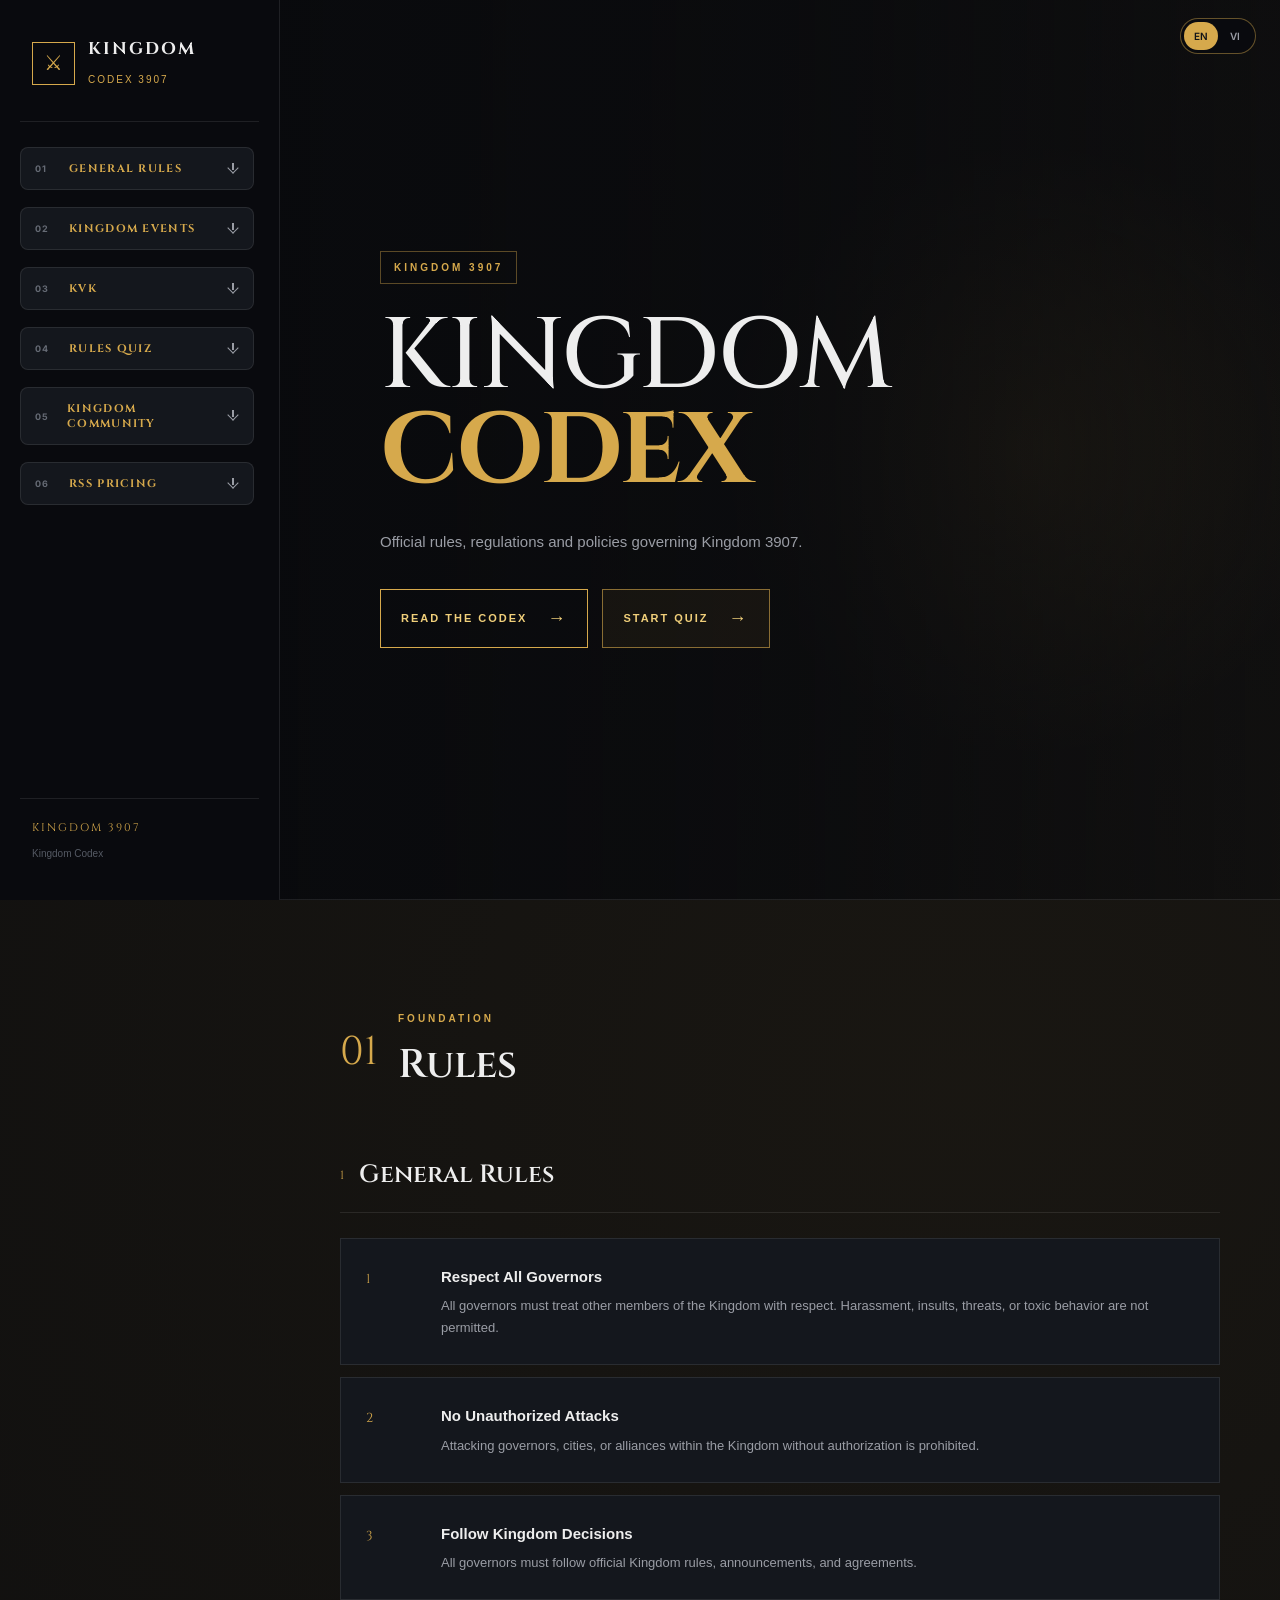
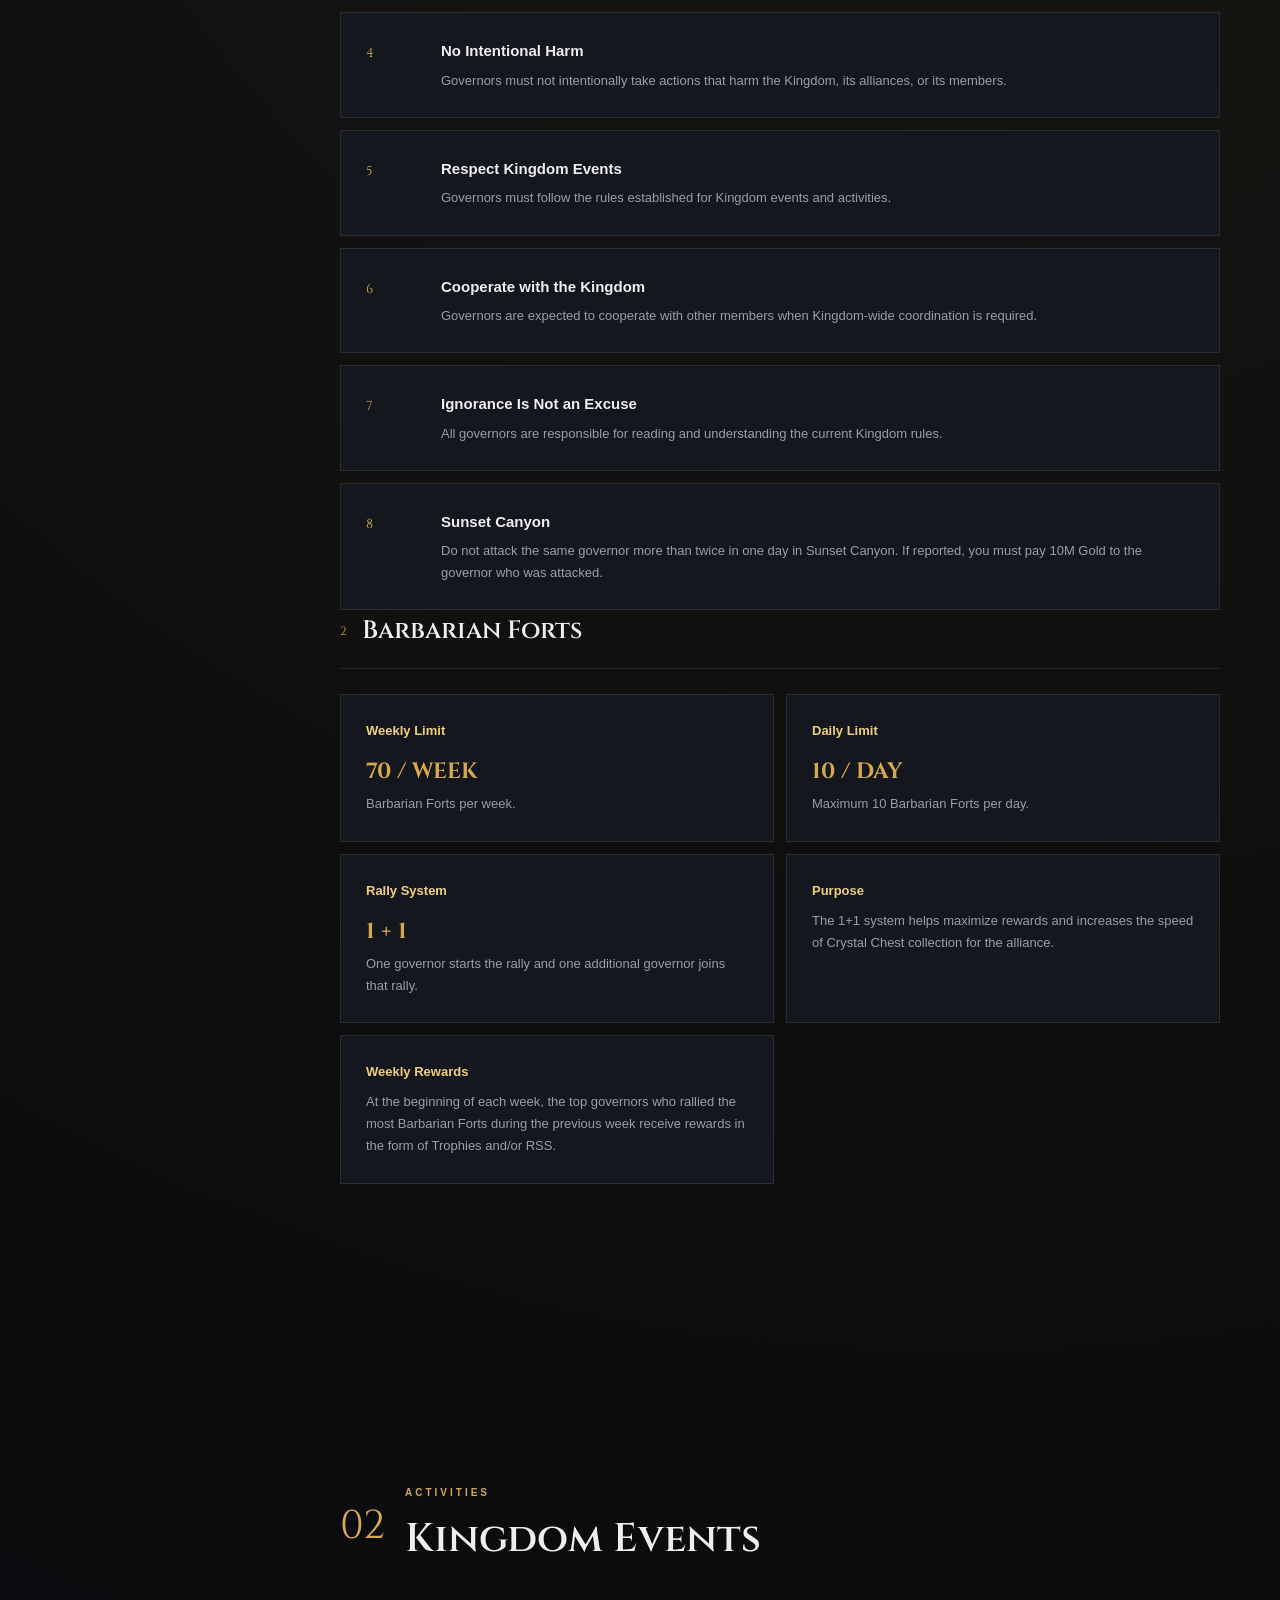
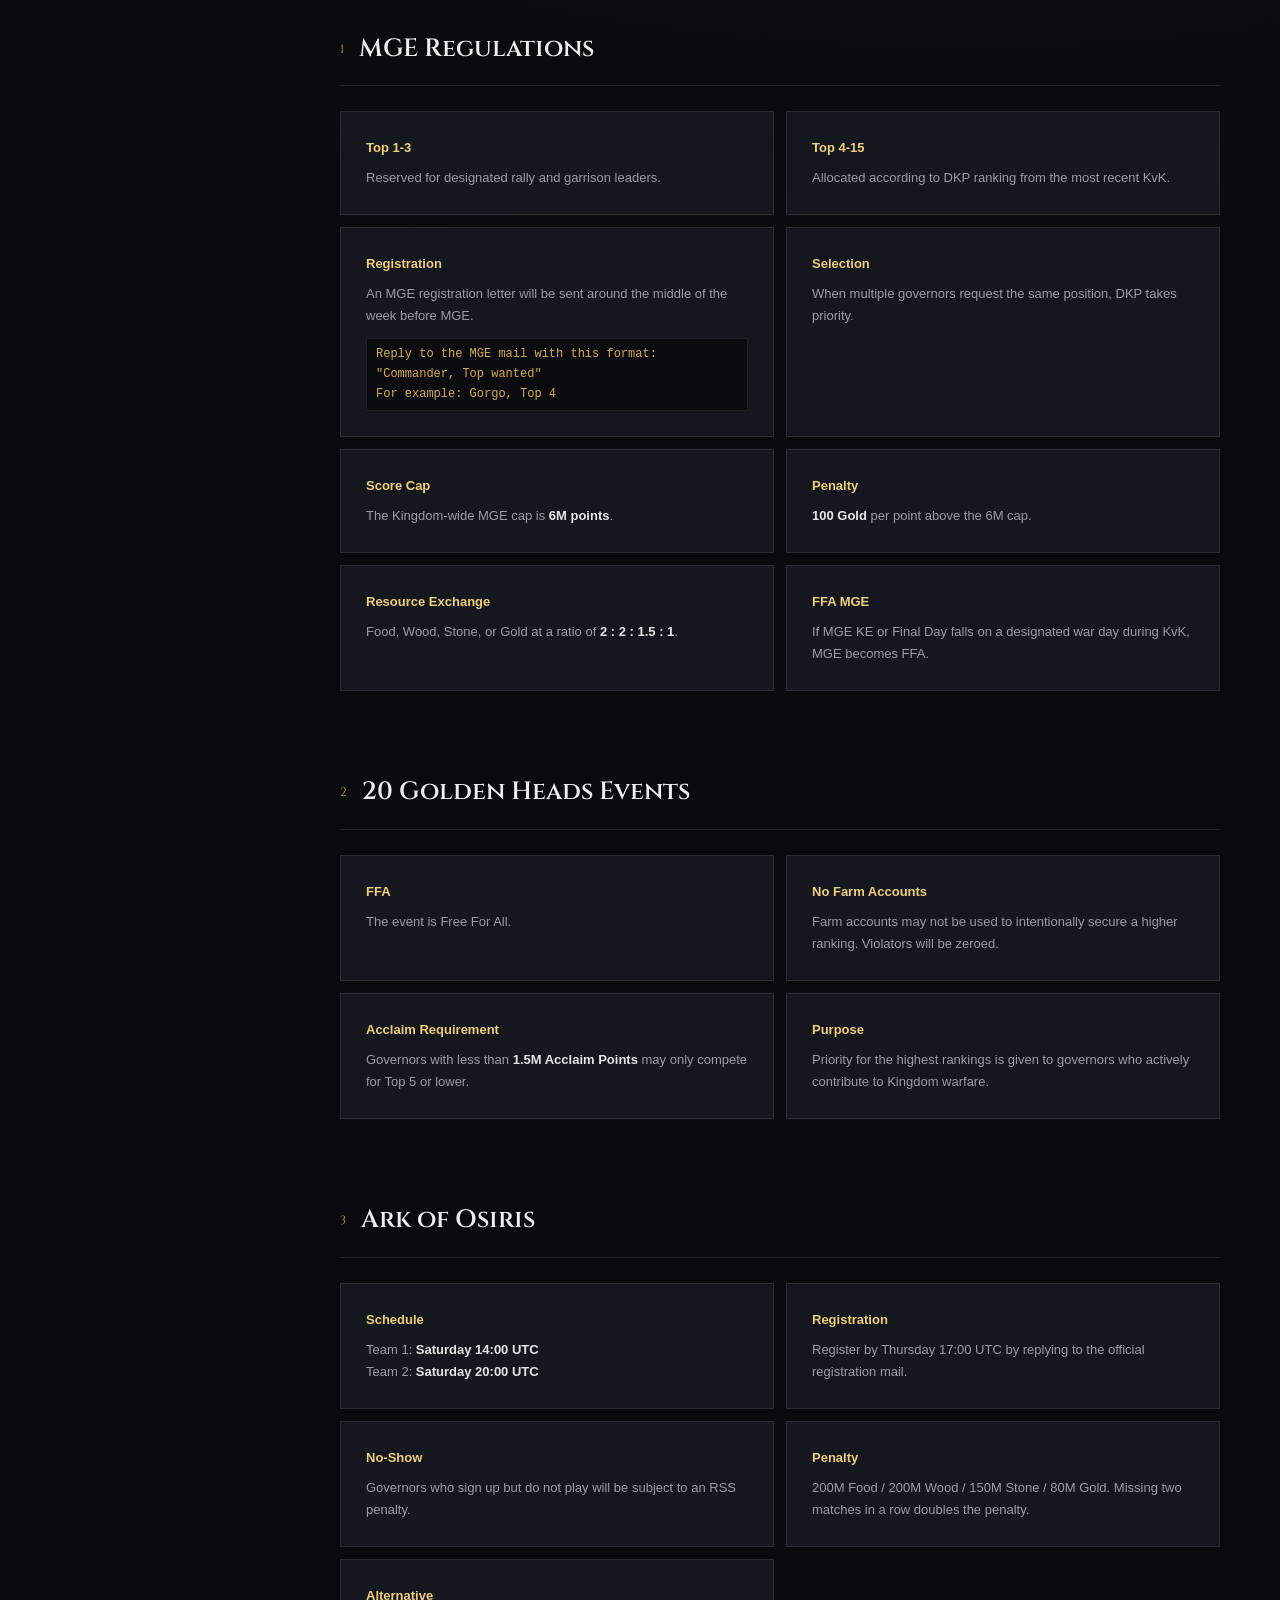
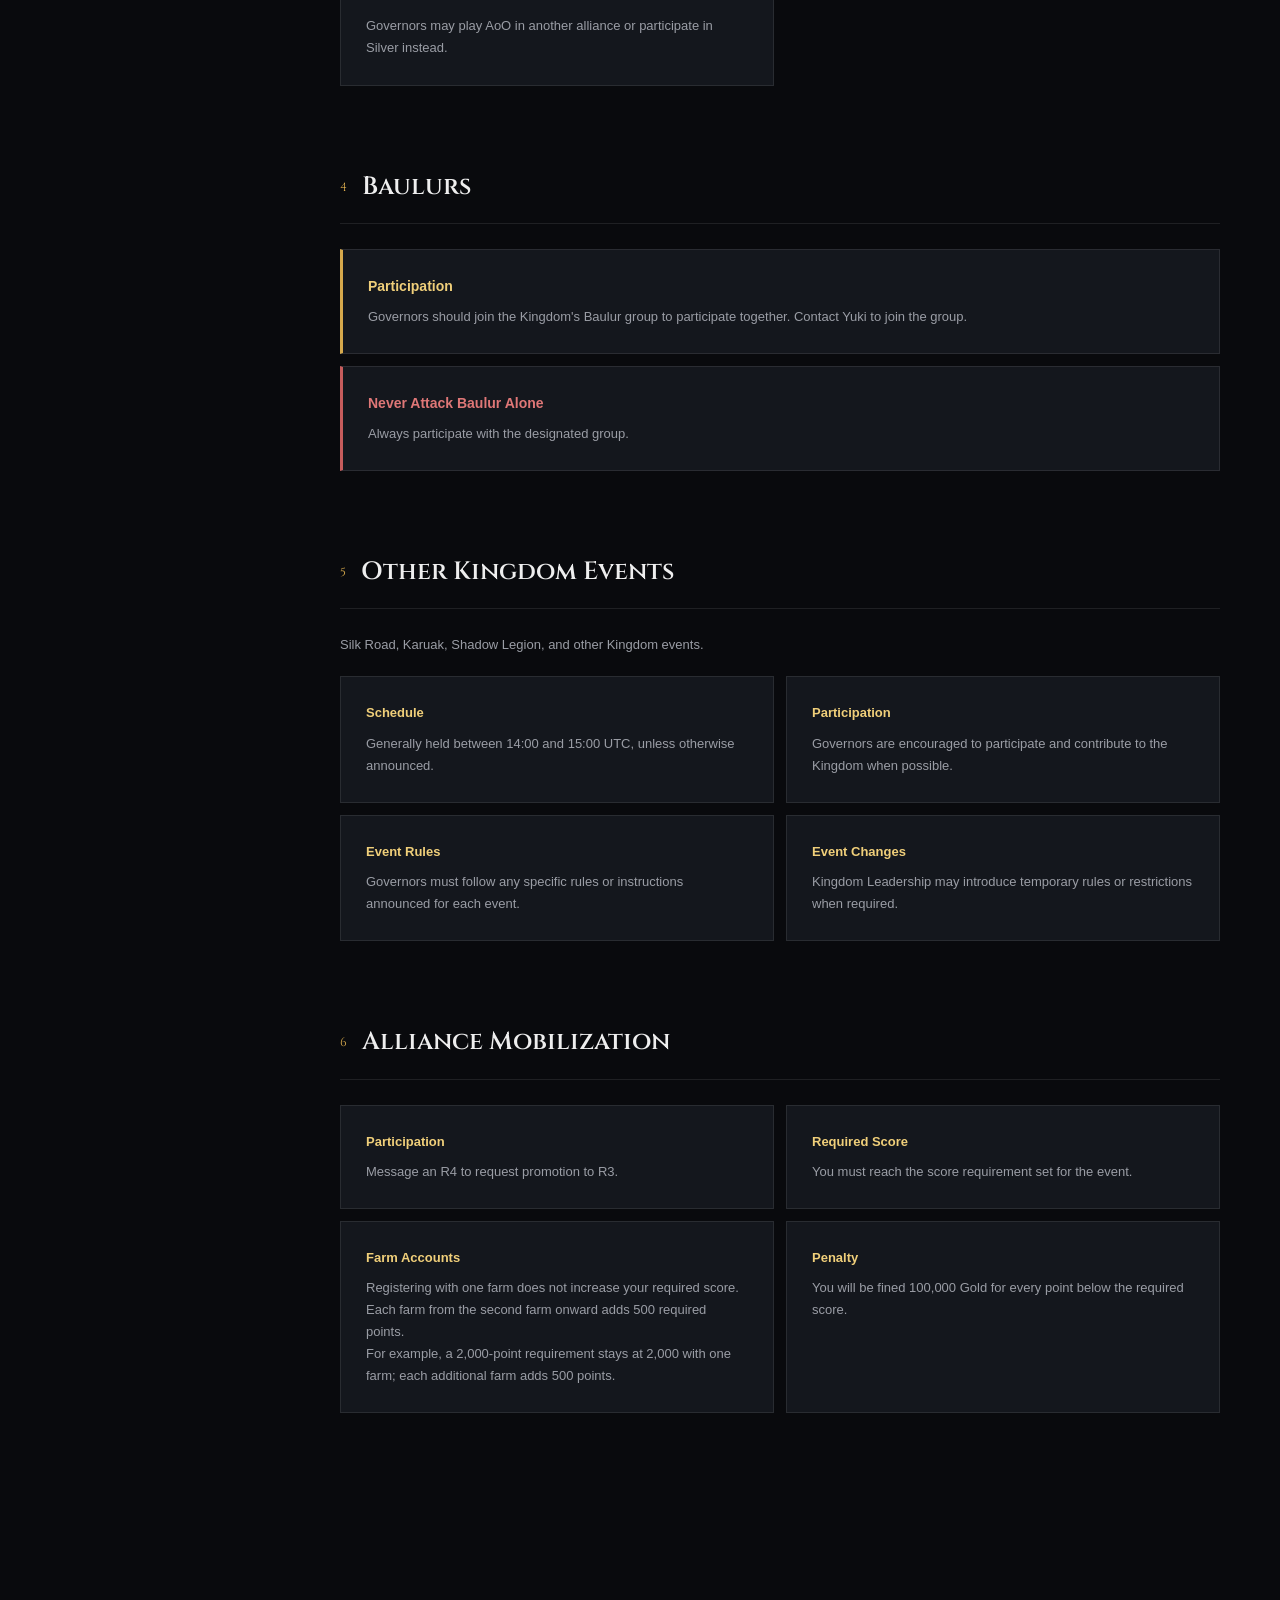
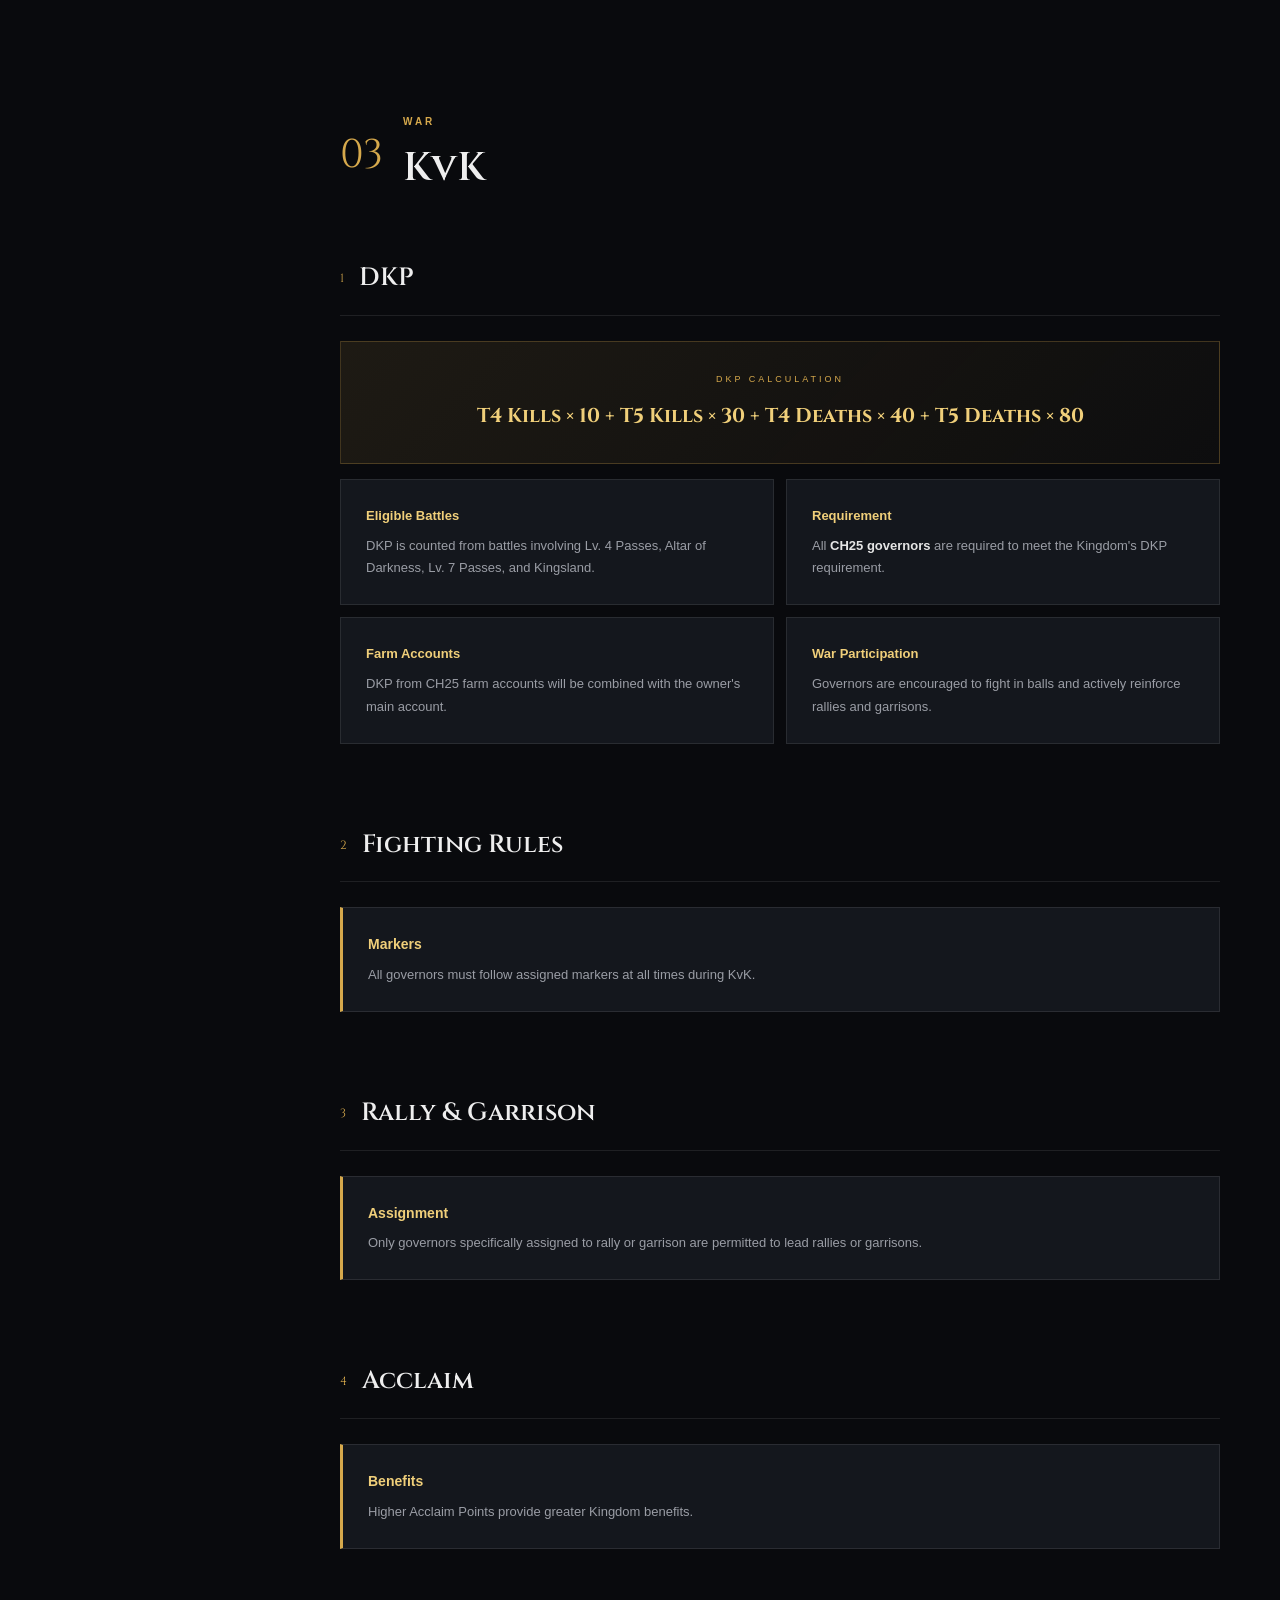
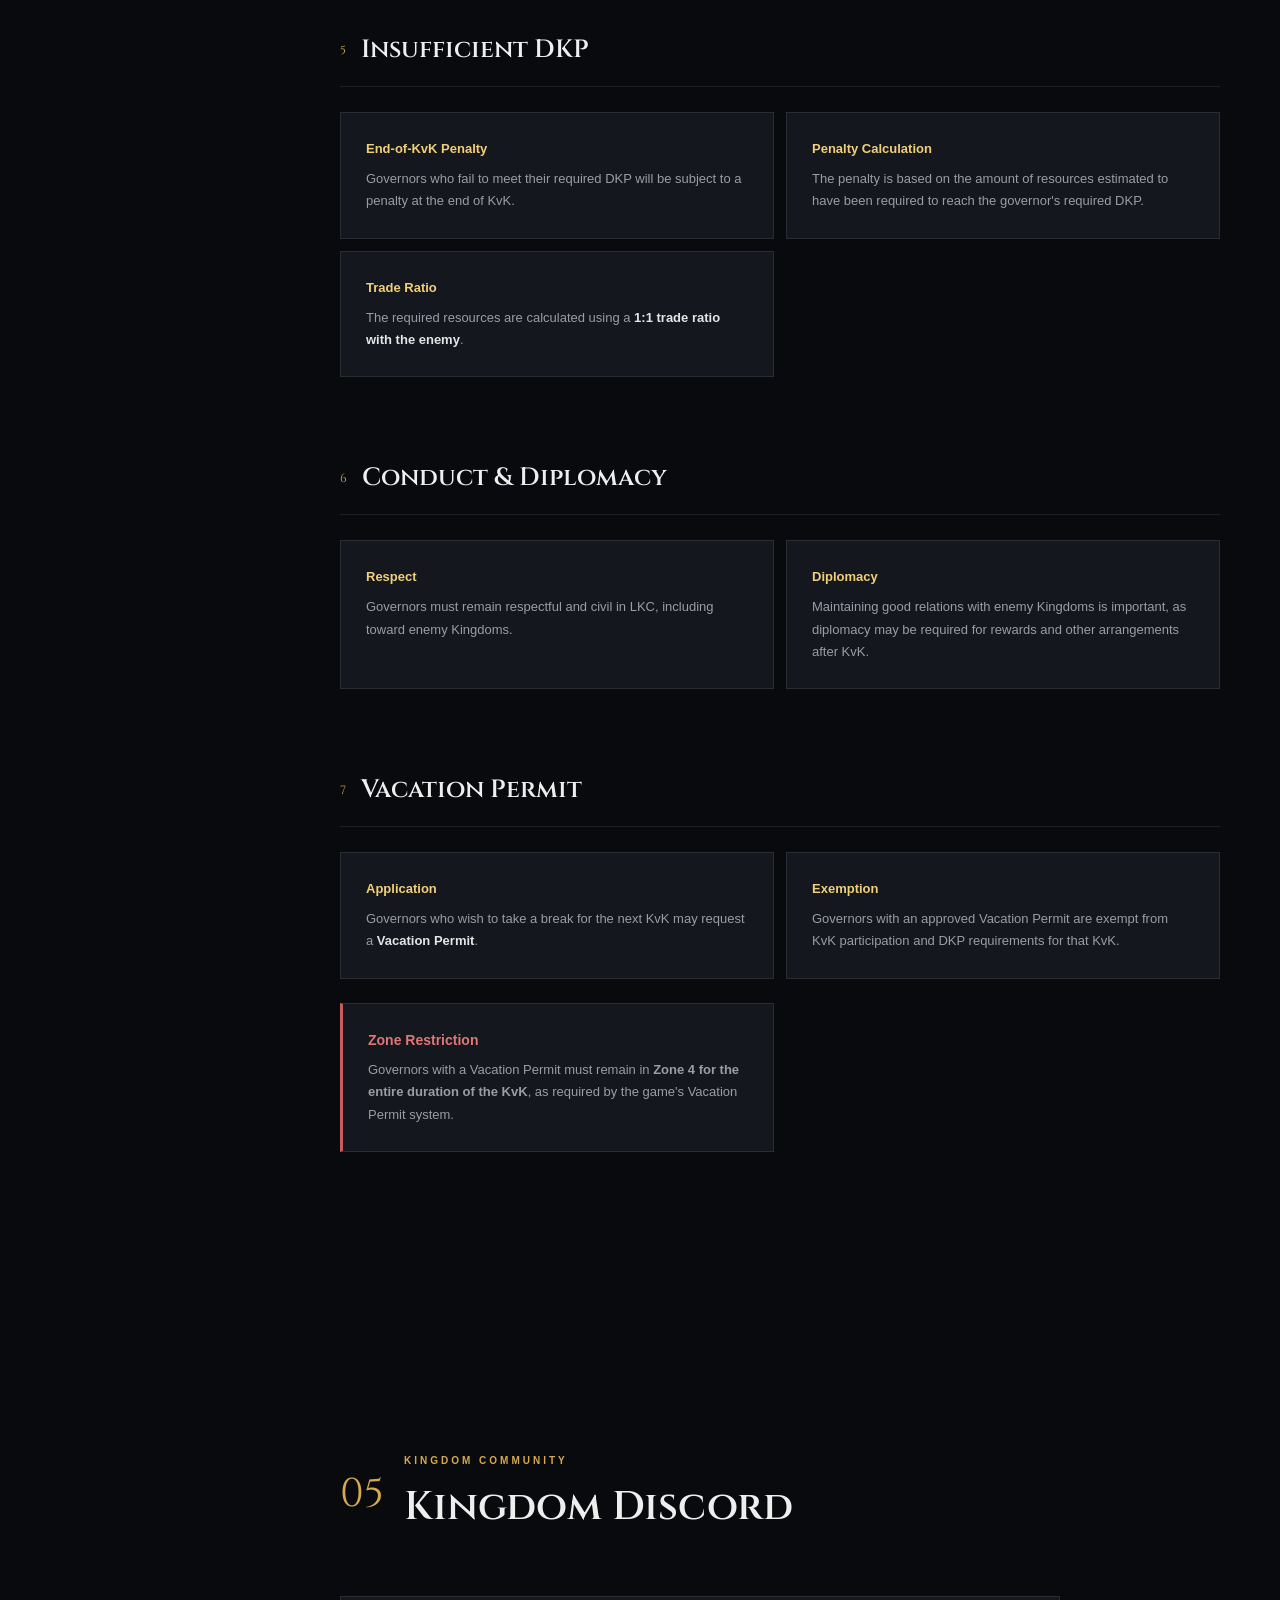
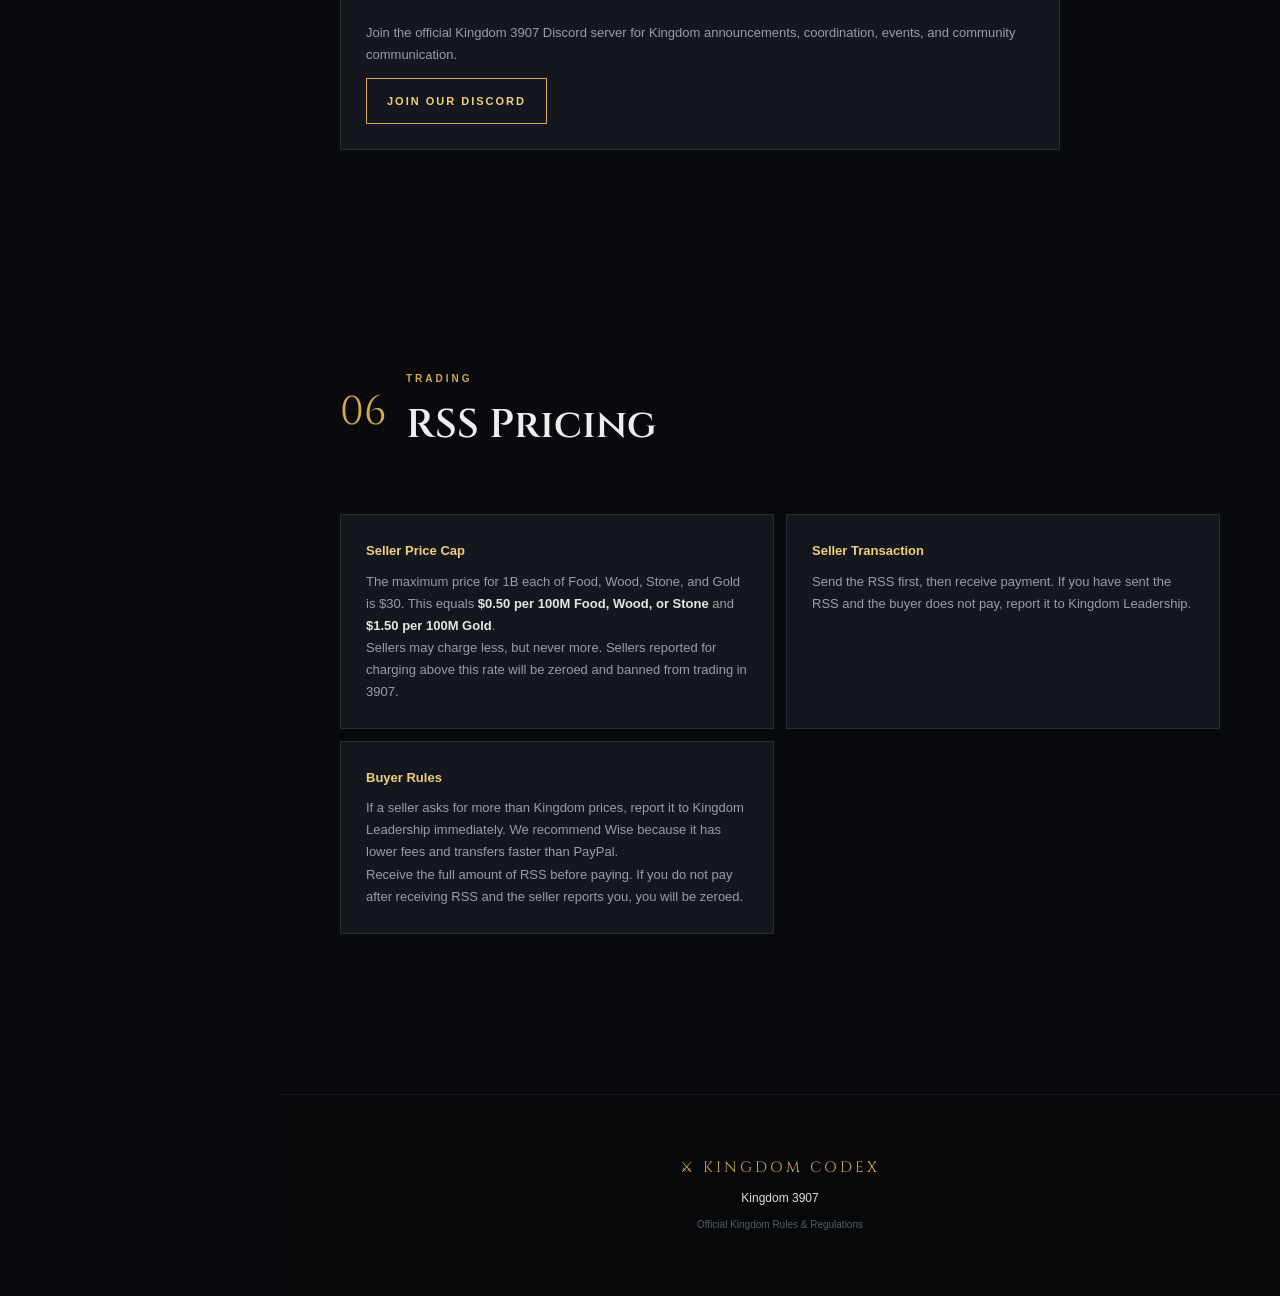
==== commit 37b80c00: "add discord" ====
--- a/3907/index.html
+++ b/3907/index.html
@@ -38,152 +38,73 @@
 
 
 <nav>
-
-    <!-- GENERAL RULES -->
     <div class="nav-group">
         <button class="nav-title" onclick="toggleNavGroup(this)">
-            <span>01</span>
-            GENERAL RULES
-            <b aria-hidden="true"></b>
+            <span>01</span> GENERAL RULES <b aria-hidden="true"></b>
         </button>
-
         <div class="nav-items">
-            <a href="#general" class="nav-link active">
-                <span>1</span>
-                General Rules
-            </a>
+            <a href="#general" class="nav-link active"><span>1</span> General Rules</a>
+            <a href="#barbarian-forts" class="nav-link"><span>2</span> Barbarian Forts</a>
         </div>
     </div>
 
-
-    <!-- KINGDOM EVENTS -->
     <div class="nav-group">
         <button class="nav-title" onclick="toggleNavGroup(this)">
-            <span>02</span>
-            KINGDOM EVENTS
-            <b aria-hidden="true"></b>
+            <span>02</span> KINGDOM EVENTS <b aria-hidden="true"></b>
         </button>
-
         <div class="nav-items">
-            <a href="#mge" class="nav-link">
-                <span>1</span>
-                MGE Regulations
-            </a>
-
-            <a href="#golden-heads" class="nav-link">
-                <span>2</span>
-                20 Golden Heads
-            </a>
-
-            <a href="#aao" class="nav-link">
-                <span>3</span>
-                Ark of Osiris
-            </a>
-
-            <a href="#baulurs" class="nav-link">
-                <span>4</span>
-                Baulurs
-            </a>
-
-            <a href="#other-events" class="nav-link">
-                <span>5</span>
-                Other Kingdom Events
-            </a>
-
-            <a href="#alliance-mobilization" class="nav-link">
-                <span>6</span>
-                Alliance Mobilization
-            </a>
+            <a href="#mge" class="nav-link"><span>1</span> MGE Regulations</a>
+            <a href="#golden-heads" class="nav-link"><span>2</span> 20 Golden Heads</a>
+            <a href="#aoo" class="nav-link"><span>3</span> Ark of Osiris</a>
+            <a href="#baulurs" class="nav-link"><span>4</span> Baulurs</a>
+            <a href="#other-events" class="nav-link"><span>5</span> Other Kingdom Events</a>
+            <a href="#alliance-mobilization" class="nav-link"><span>6</span> Alliance Mobilization</a>
         </div>
     </div>
 
-
-    <!-- KVK -->
     <div class="nav-group">
         <button class="nav-title" onclick="toggleNavGroup(this)">
-            <span>03</span>
-            KVK
-            <b aria-hidden="true"></b>
+            <span>03</span> KVK <b aria-hidden="true"></b>
         </button>
-
         <div class="nav-items">
-            <a href="#dkp" class="nav-link">
-                <span>1</span>
-                DKP
-            </a>
-
-            <a href="#fighting" class="nav-link">
-                <span>2</span>
-                Fighting Rules
-            </a>
-
-            <a href="#rally" class="nav-link">
-                <span>3</span>
-                Rally & Garrison
-            </a>
-
-            <a href="#acclaim" class="nav-link">
-                <span>4</span>
-                Acclaim
-            </a>
-
-            <a href="#insufficient-dkp" class="nav-link">
-                <span>5</span>
-                Insufficient DKP
-            </a>
-
-            <a href="#conduct" class="nav-link">
-                <span>6</span>
-                Conduct & Diplomacy
-            </a>
-
-            <a href="#vacation" class="nav-link">
-                <span>7</span>
-                Vacation Permit
-            </a>
+            <a href="#dkp" class="nav-link"><span>1</span> DKP</a>
+            <a href="#fighting" class="nav-link"><span>2</span> Fighting Rules</a>
+            <a href="#rally" class="nav-link"><span>3</span> Rally &amp; Garrison</a>
+            <a href="#acclaim" class="nav-link"><span>4</span> Acclaim</a>
+            <a href="#insufficient-dkp" class="nav-link"><span>5</span> Insufficient DKP</a>
+            <a href="#conduct" class="nav-link"><span>6</span> Conduct &amp; Diplomacy</a>
+            <a href="#vacation" class="nav-link"><span>7</span> Vacation Permit</a>
         </div>
     </div>
 
     <div class="nav-group">
         <button class="nav-title" onclick="toggleNavGroup(this)">
-            <span>04</span>
-            RULES QUIZ
-            <b aria-hidden="true"></b>
+            <span>04</span> RULES QUIZ <b aria-hidden="true"></b>
         </button>
-
         <div class="nav-items">
-            <a href="quiz/index.html#how-it-works" class="nav-link">
-                <span>1</span>
-                How It Works
-            </a>
-
-            <a href="quiz/index.html#practice-quiz" class="nav-link">
-                <span>2</span>
-                Practice Quiz
-            </a>
-
-            <a href="quiz/index.html#final-quiz" class="nav-link">
-                <span>3</span>
-                Final Quiz
-            </a>
+            <a href="quiz/index.html#how-it-works" class="nav-link"><span>1</span> How It Works</a>
+            <a href="quiz/index.html#practice-quiz" class="nav-link"><span>2</span> Practice Quiz</a>
+            <a href="quiz/index.html#final-quiz" class="nav-link"><span>3</span> Final Quiz</a>
         </div>
     </div>
 
     <div class="nav-group">
         <button class="nav-title" onclick="toggleNavGroup(this)">
-            <span>05</span>
-            RSS PRICING
-            <b aria-hidden="true"></b>
+            <span>05</span> KINGDOM COMMUNITY <b aria-hidden="true"></b>
         </button>
-
         <div class="nav-items">
-            <a href="#resources-price" class="nav-link">
-                <span>1</span>
-                Resources Price
-            </a>
+            <a href="#discord" class="nav-link"><span>1</span> Discord</a>
         </div>
     </div>
 
+    <div class="nav-group">
+        <button class="nav-title" onclick="toggleNavGroup(this)">
+            <span>06</span> RSS PRICING <b aria-hidden="true"></b>
+        </button>
+        <div class="nav-items">
+            <a href="#resources-price" class="nav-link"><span>1</span> Resources Price</a>
+        </div>
+    </div>
 </nav>
 
         <div class="sidebar-footer">
@@ -239,8 +160,13 @@
                 <span>01</span>
                 <div>
                     <p>FOUNDATION</p>
-                    <h2>General Rules</h2>
-                </div>
+                    <h2>Rules</h2>
+                </div>
+            </div>
+
+            <div class="event-header">
+                <span>1</span>
+                <h3>General Rules</h3>
             </div>
 
             <div class="rules">
@@ -335,6 +261,40 @@
                     </div>
                 </article>
 
+            </div>
+
+            <div class="event-block barbarian-forts" id="barbarian-forts">
+                <div class="event-header">
+                    <span>2</span>
+                    <h3>Barbarian Forts</h3>
+                </div>
+
+                <div class="rule-grid">
+                    <div class="info-card">
+                        <strong>Weekly Limit</strong>
+                        <p><b class="fort-value">70 / WEEK</b><br>Barbarian Forts per week.</p>
+                    </div>
+
+                    <div class="info-card">
+                        <strong>Daily Limit</strong>
+                        <p><b class="fort-value">10 / DAY</b><br>Maximum 10 Barbarian Forts per day.</p>
+                    </div>
+
+                    <div class="info-card">
+                        <strong>Rally System</strong>
+                        <p><b class="fort-value">1 + 1</b><br>One governor starts the rally and one additional governor joins that rally.</p>
+                    </div>
+
+                    <div class="info-card">
+                        <strong>Purpose</strong>
+                        <p>The 1+1 system helps maximize rewards and increases the speed of Crystal Chest collection for the alliance.</p>
+                    </div>
+
+                    <div class="info-card">
+                        <strong>Weekly Rewards</strong>
+                        <p>At the beginning of each week, the top governors who rallied the most Barbarian Forts during the previous week receive rewards in the form of Trophies and/or RSS.</p>
+                    </div>
+                </div>
             </div>
 
         </section>
@@ -887,11 +847,26 @@
         </section>
 
 
+        <section class="content-section" id="discord">
+            <div class="section-title">
+                <span>05</span>
+                <div>
+                    <p>KINGDOM COMMUNITY</p>
+                    <h2>Kingdom Discord</h2>
+                </div>
+            </div>
+
+            <div class="info-card discord-card">
+                <p>Join the official Kingdom 3907 Discord server for Kingdom announcements, coordination, events, and community communication.</p>
+                <a class="start-btn discord-button" id="discordInvite" target="_blank" rel="noopener noreferrer" role="link" tabindex="0" aria-disabled="true">JOIN OUR DISCORD</a>
+            </div>
+        </section>
+
         <!-- RSS Pricing -->
         <section class="content-section" id="resources-price">
 
             <div class="section-title">
-                <span>04</span>
+                <span>06</span>
                 <div>
                     <p>TRADING</p>
                     <h2>RSS Pricing</h2>
--- a/3907/style.css
+++ b/3907/style.css
@@ -555,6 +555,28 @@
     color: #e5e5e5;
 }
 
+.barbarian-forts .fort-value {
+    display: inline-block;
+    margin: 3px 0;
+    color: var(--gold);
+    font-family: "Cinzel", serif;
+    font-size: 22px;
+}
+
+.discord-card {
+    max-width: 720px;
+}
+
+.discord-button {
+    display: inline-flex;
+    margin-top: 12px;
+}
+
+.discord-button[aria-disabled="true"] {
+    cursor: not-allowed;
+    opacity: 0.55;
+}
+
 code {
     display: inline-block;
 
@@ -993,6 +1015,7 @@
 html[lang="vi"] .event-header span,
 html[lang="vi"] .event-header h3,
 html[lang="vi"] .formula strong,
+html[lang="vi"] .quiz-stat strong,
 html[lang="vi"] .footer-logo {
     font-family: "Noto Sans", sans-serif;
 }
@@ -1221,6 +1244,128 @@
     line-height: 1.7;
 }
 
+.quiz-verification {
+    display: grid;
+    grid-template-columns: repeat(2, minmax(0, 1fr));
+    gap: 16px 24px;
+    margin: 18px 0;
+    padding: 16px;
+    border: 1px solid rgba(214, 169, 76, 0.28);
+    background: rgba(214, 169, 76, 0.04);
+}
+
+.quiz-verification.failed {
+    grid-template-columns: minmax(0, 1fr);
+}
+
+.quiz-verification span {
+    display: block;
+    margin-bottom: 4px;
+    color: var(--muted);
+    font-size: 11px;
+    text-transform: uppercase;
+}
+
+.quiz-verification strong {
+    display: block;
+    margin: 0;
+    color: var(--gold-light);
+    font-size: 16px;
+    letter-spacing: 0;
+    line-height: 1.5;
+    overflow-wrap: anywhere;
+    text-transform: none;
+}
+
+.quiz-reward {
+    margin: 18px 0;
+    padding: 16px;
+    border-left: 3px solid #8fe6a8;
+    background: rgba(93, 212, 137, 0.06);
+}
+
+.quiz-reward strong {
+    display: block;
+    margin-bottom: 6px;
+    color: #8fe6a8;
+}
+
+.quiz-reward p + p {
+    margin-top: 6px;
+}
+
+.quiz-review {
+    margin-top: 24px;
+}
+
+.quiz-review h3 {
+    margin-bottom: 14px;
+    font-family: "Cinzel", serif;
+    font-size: 22px;
+}
+
+.quiz-review-item {
+    min-width: 0;
+    margin-top: 12px;
+    padding: 18px;
+    border: 1px solid var(--border);
+    background: rgba(20, 23, 29, 0.72);
+}
+
+.quiz-review-item h4 {
+    margin-bottom: 8px;
+    color: var(--gold-light);
+    font-family: "Cinzel", serif;
+    font-size: 16px;
+}
+
+.quiz-review-question {
+    margin-bottom: 14px;
+    font-weight: 600;
+}
+
+.quiz-review-answer {
+    margin-top: 8px;
+    padding: 10px 12px;
+    border-left: 3px solid;
+    overflow-wrap: anywhere;
+}
+
+.quiz-review-answer strong {
+    display: inline;
+    margin: 0;
+    font-size: inherit;
+    letter-spacing: 0;
+    text-transform: none;
+}
+
+.quiz-review-answer.incorrect {
+    border-color: var(--danger);
+    background: rgba(198, 92, 92, 0.08);
+    color: #f39b9b;
+}
+
+.quiz-review-answer.correct {
+    border-color: #5dd487;
+    background: rgba(93, 212, 137, 0.08);
+    color: #a9edbc;
+}
+
+.quiz-review-explanation {
+    margin-top: 12px;
+    overflow-wrap: anywhere;
+}
+
+.quiz-review-explanation strong {
+    color: var(--text);
+}
+
+.quiz-perfect-score {
+    padding: 16px;
+    border-left: 3px solid #8fe6a8;
+    background: rgba(93, 212, 137, 0.06);
+}
+
 .quiz-result-box.pass strong,
 .quiz-result-pass {
     color: #8fe6a8;
@@ -1276,6 +1421,14 @@
 
     .quiz-card {
         padding: 20px 18px;
+    }
+
+    .quiz-verification {
+        grid-template-columns: minmax(0, 1fr);
+    }
+
+    .quiz-review-item {
+        padding: 14px;
     }
 
     .quiz-question-meta {
